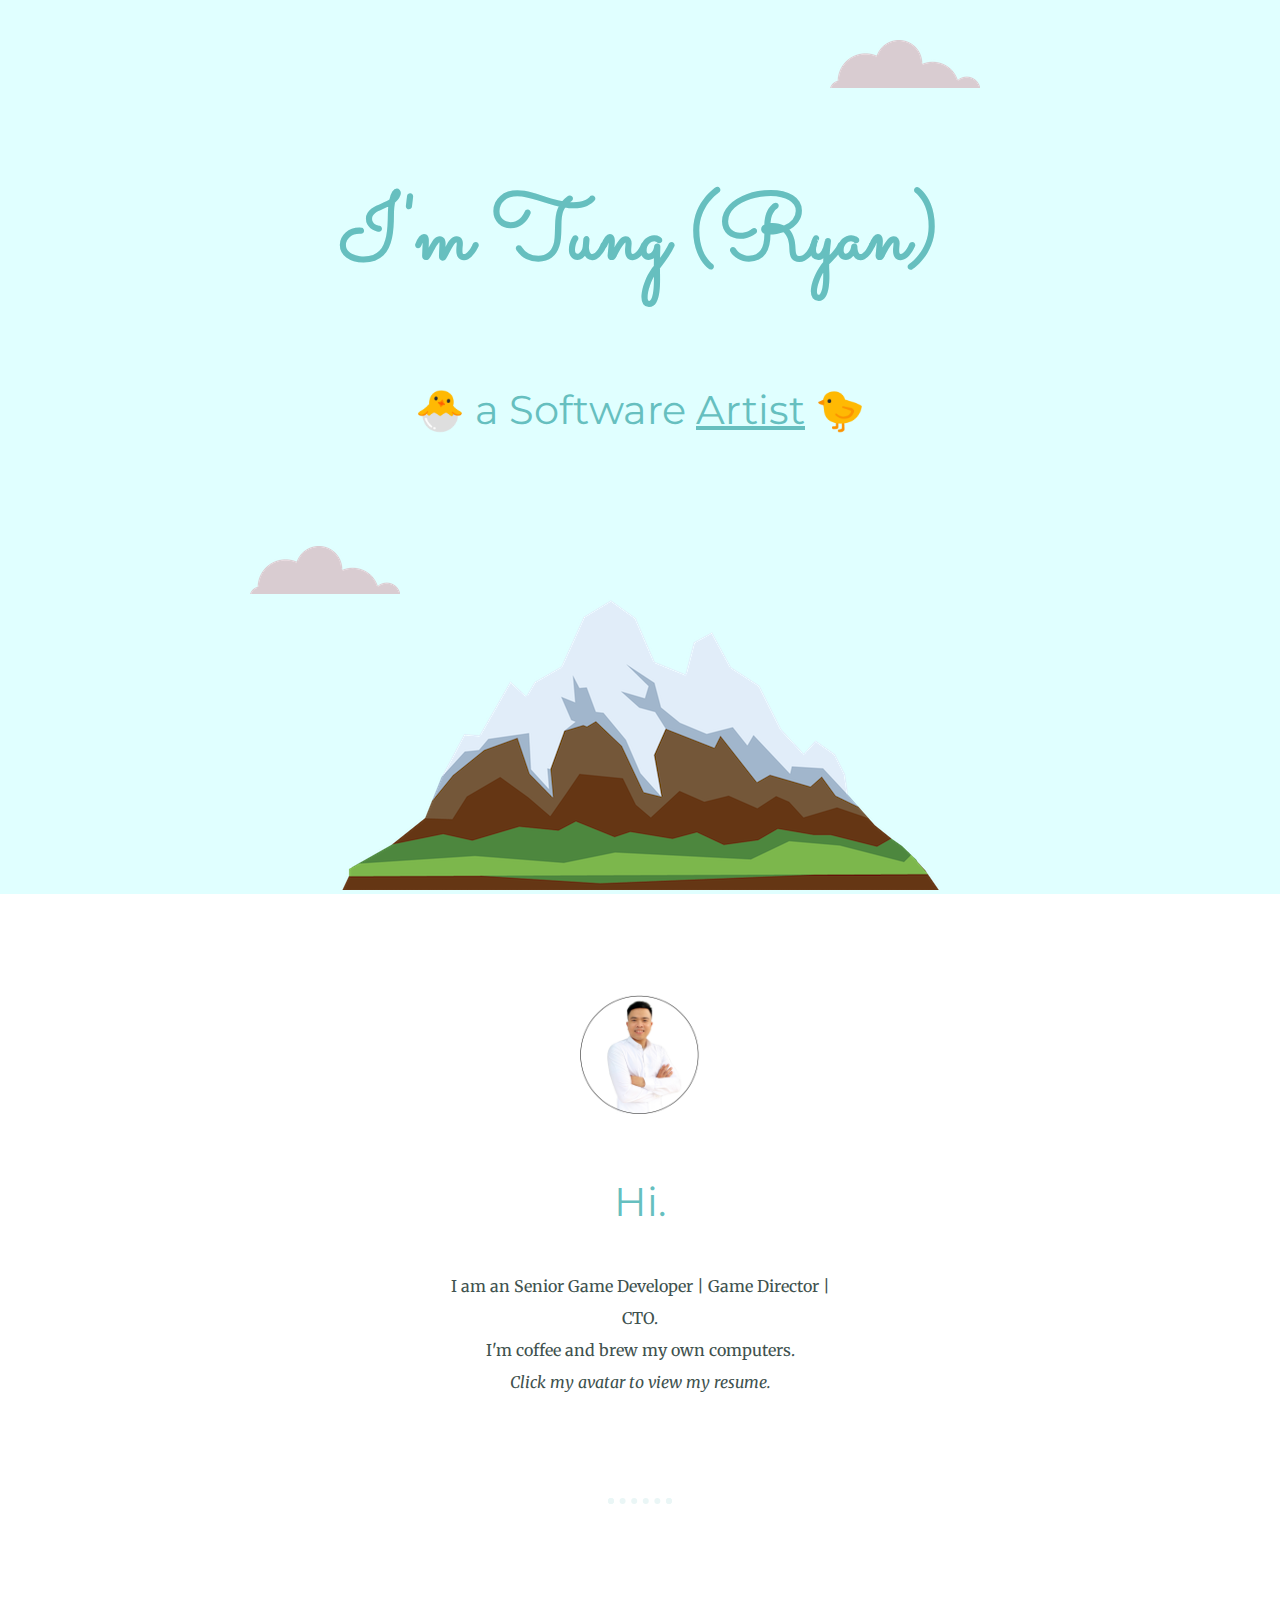
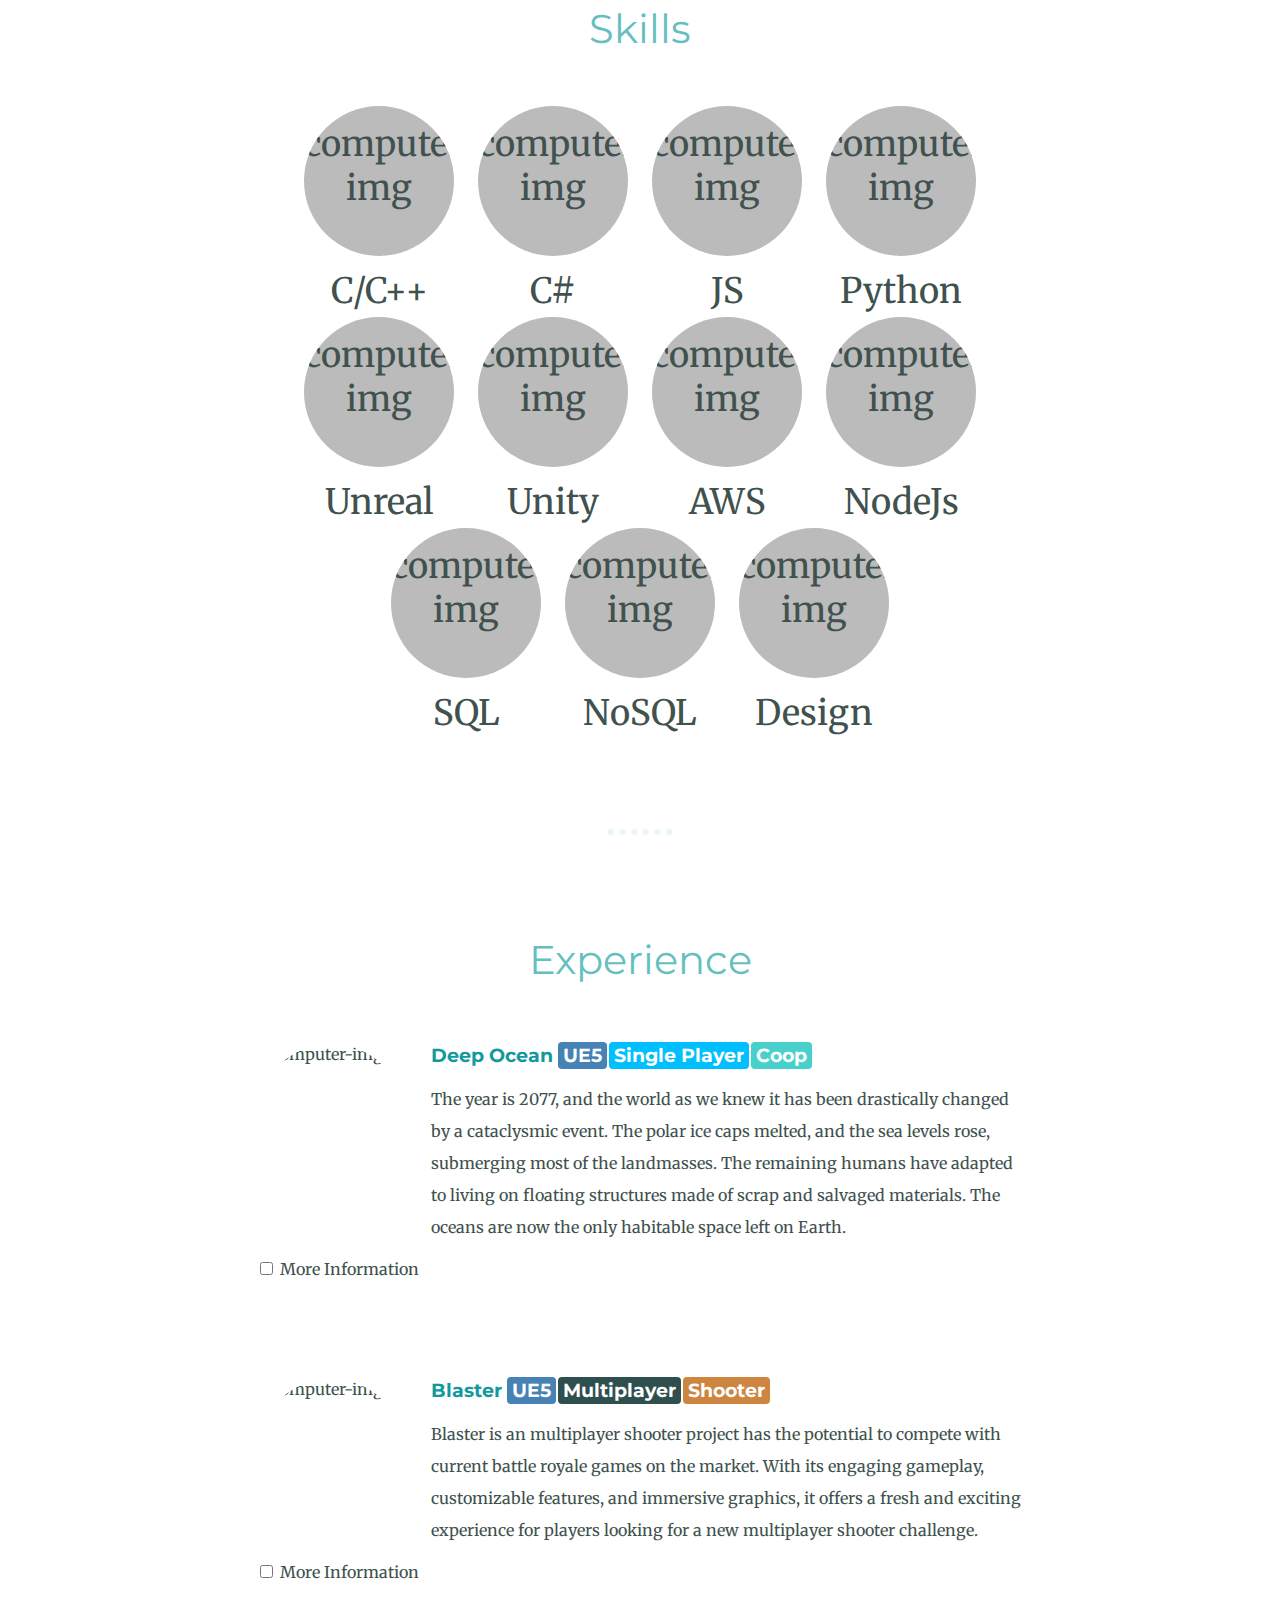
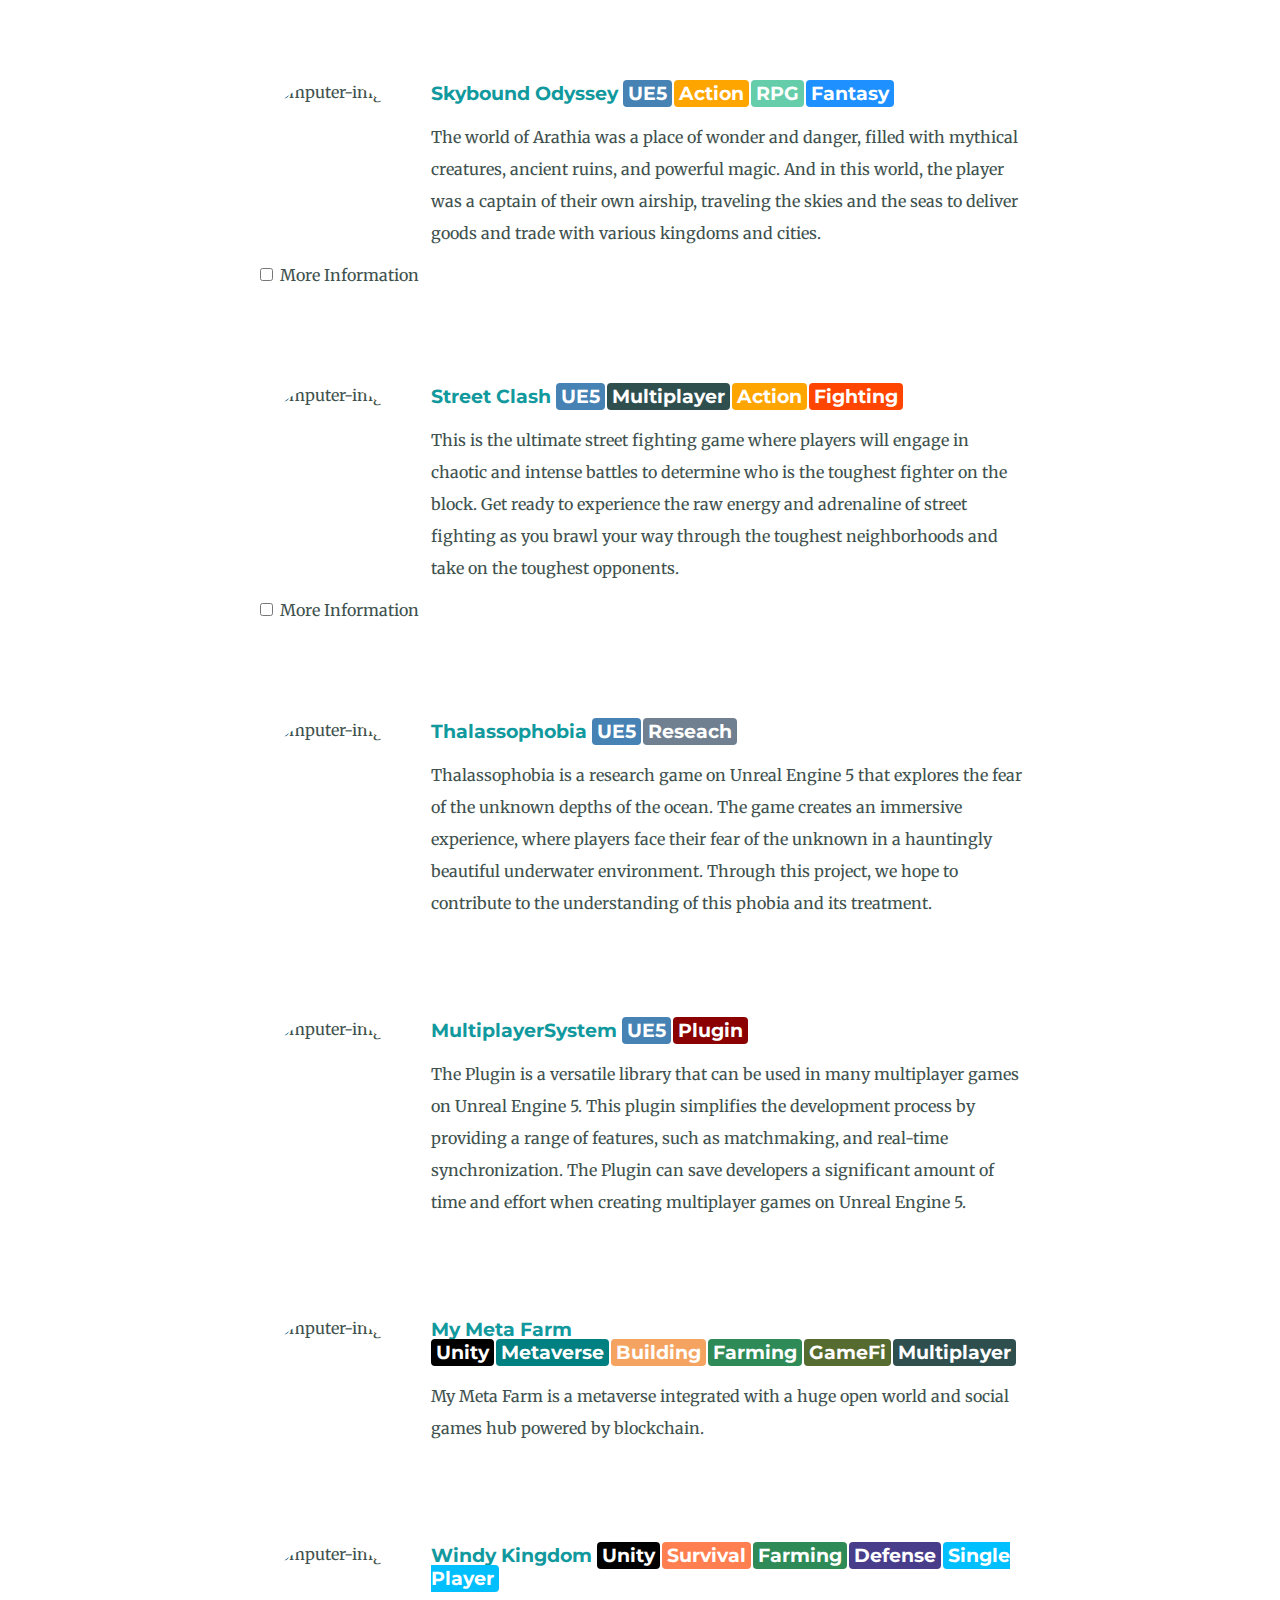
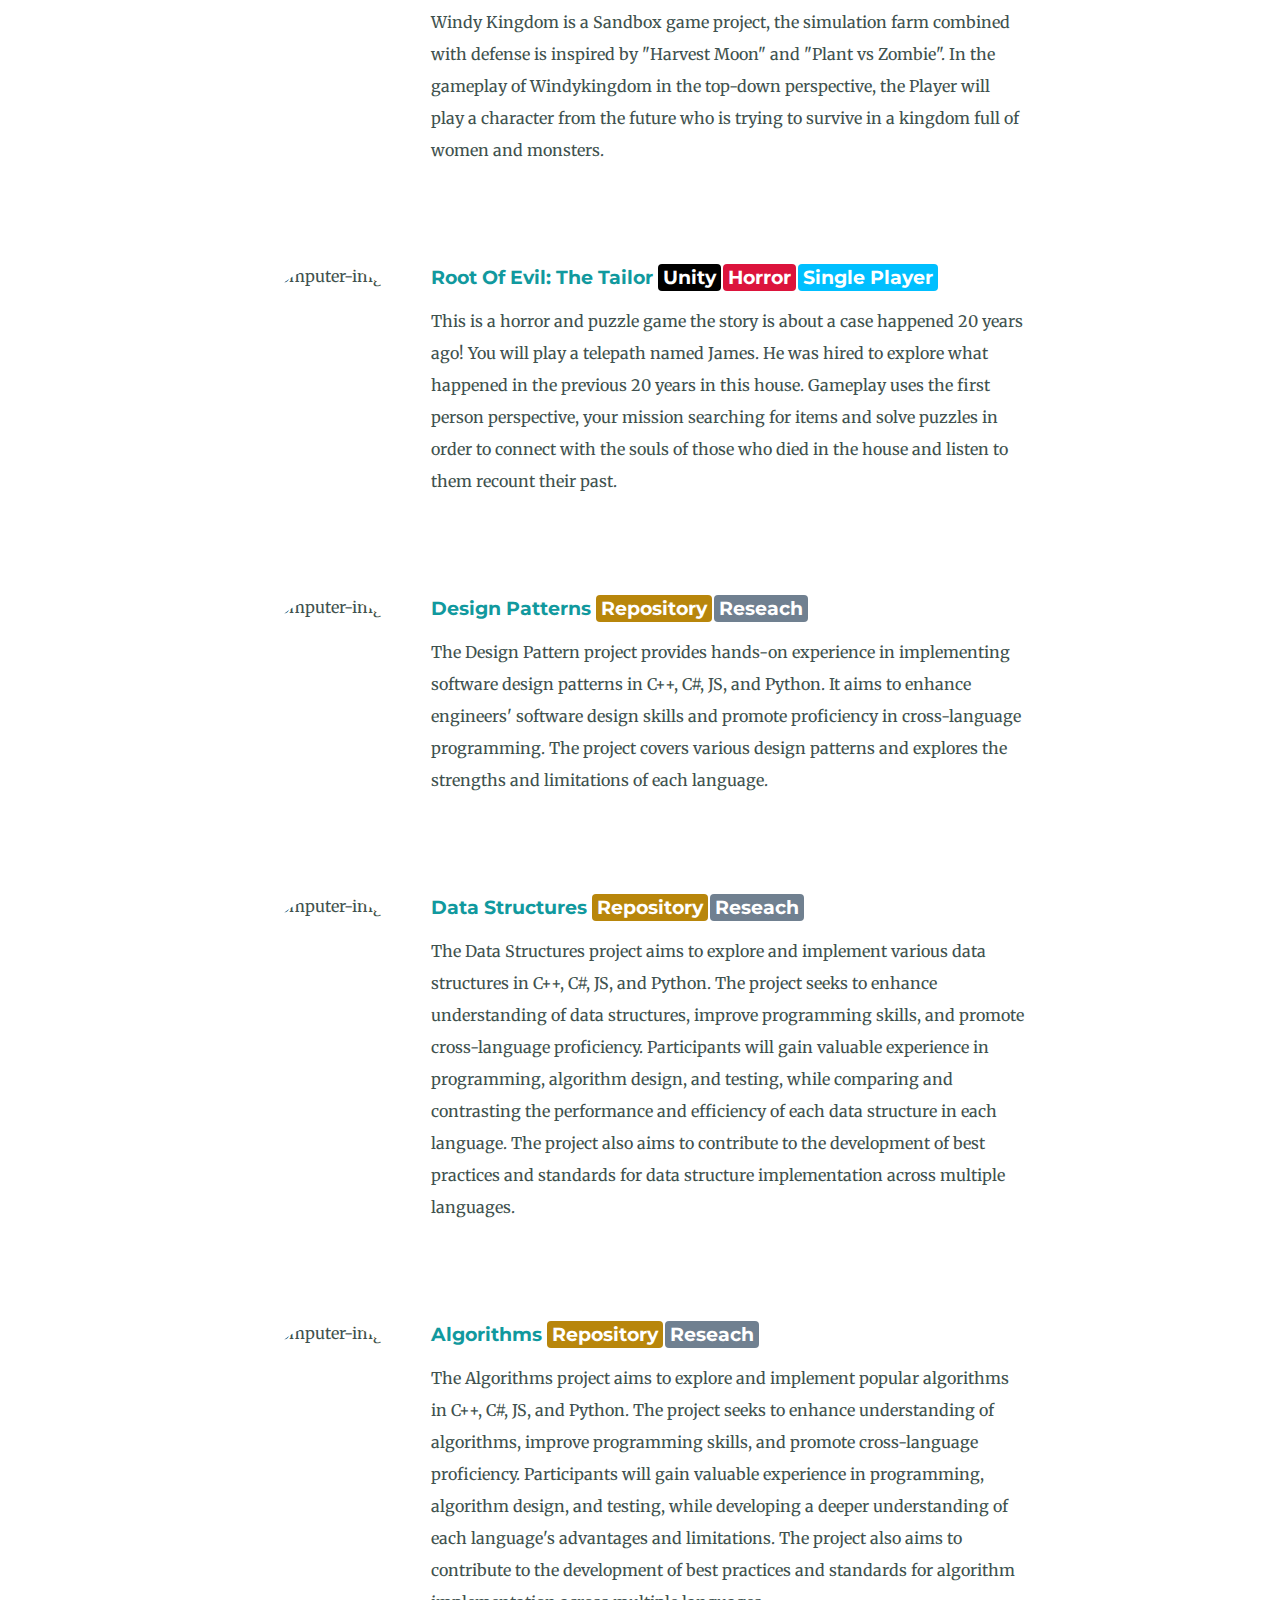
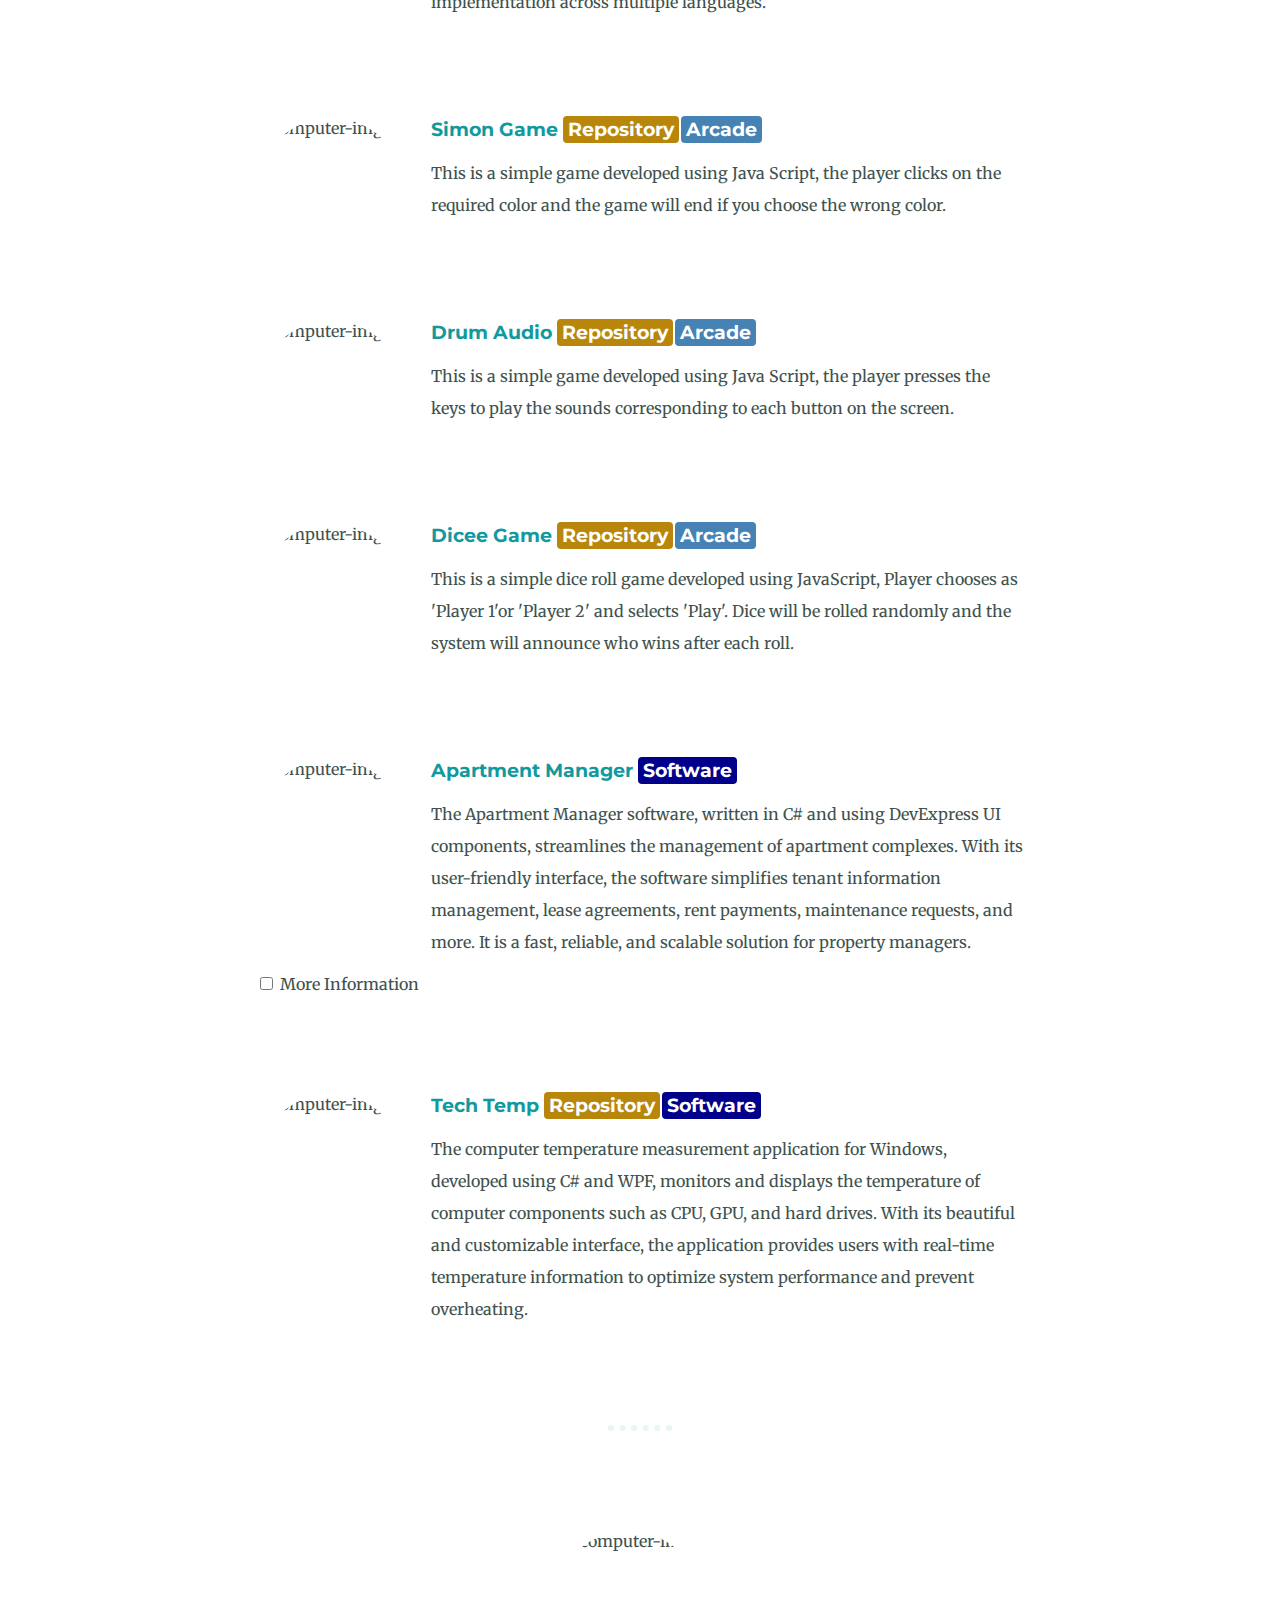
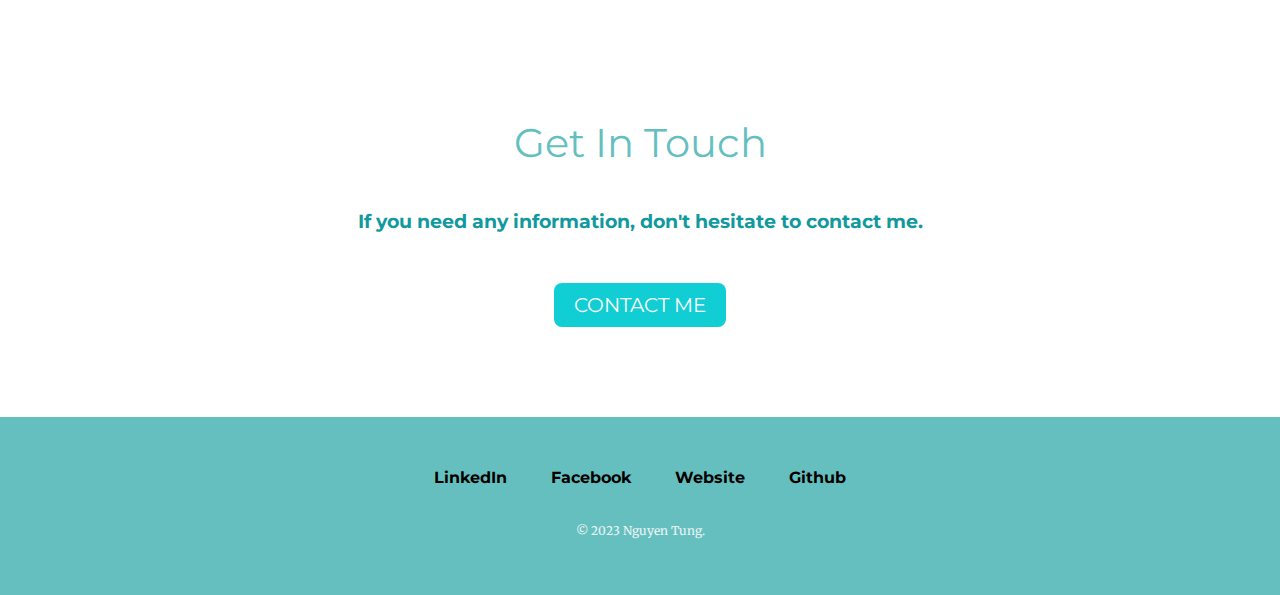
==== index.html @ 8e711fd3 "Update main title" ====
<!DOCTYPE html>
<html>

<head>
  <meta charset="utf-8">
  <title>Nguyen Tung Profiles</title>
  <link rel="stylesheet" href="css/styles.css">
  <link rel="icon" href="favicon.ico">
  <link rel="preconnect" href="https://fonts.gstatic.com">
  <link
    href="https://fonts.googleapis.com/css2?family=Merriweather:wght@300&family=Montserrat:wght@100&family=Sacramento&display=swap"
    rel="stylesheet">
  <script src="https://kit.fontawesome.com/7e8f13f3eb.js" crossorigin="anonymous"></script>
</head>

<body>
  <div class="top-container">
    <img class="top-cloud" src="images/cloud.png" alt="cloud-img">
    <h1>
      I'm Tung (Ryan)
    </h1>
    <h2 class="">
      <p> &#128035; a Software <span class="pro">Artist</span> &#128036;</p>
    </h2>
    <img class="bottom-cloud" src="images/cloud.png" alt="cloud-img">
    <img src="images/mountain.png" alt="cloud-img">
  </div>
  <div class="middle-container">
    <div class="profile">
      <div class="image-cropper ml-a mr-a">
        <a class="no-margin" href="https://drive.google.com/file/d/1IhXeADnc2QlgTSFKbyzohv3dKQCQjY3x/view?usp=sharing">
        <img class="image-size" src="images/tungwhite.jpg" alt="tung_img">
        </a>
      </div>
      <h2>Hi.</h2>
      <p class="intro">I am an Senior Game Developer | Game Director | CTO. </p>
      <p class="intro"> I'm coffee and brew my own computers.</p>
      <p class="intro"><i>Click my avatar to view my resume.</i></p>
    </div>
    <hr>
    <div class="skills">
      <h2>Skills</h2>
      <div style="text-align:center">
        <span class="dot">
          <img class="design-img image-cropper"
            src="https://media.giphy.com/media/W0DmreotWsLUO2IFEi/giphy-downsized-large.gif" alt="computer-img">
          <p>C/C++</p>
        </span>
        <span class="dot">
          <img class="design-img image-cropper"
            src="https://camo.githubusercontent.com/8a0fd75d44546539fbf2a608ae3f608055e0122c8f03b27439c7ab4ceca23629/68747470733a2f2f6d69722d73332d63646e2d63662e626568616e63652e6e65742f70726f6a6563745f6d6f64756c65732f6d61785f313230302f36323263613035323037313736312e353930333465373461626233362e676966"
            alt="computer-img">
          <p>C#</p>
        </span>
        <span class="dot">
          <img class="design-img image-cropper"
            src="https://camo.githubusercontent.com/53e4f5a2f33be977b2621cd61be829829a67158735ee3f76c6af015ebe9a0af6/68747470733a2f2f6d656469612e67697068792e636f6d2f6d656469612f6c6e377a32655772696951416c6c6656636e2f67697068792e676966"
            alt="computer-img">
          <p>JS</p>
        </span>
        <span class="dot">
          <img class="design-img image-cropper" src="https://media.giphy.com/media/KAq5w47R9rmTuvWOWa/giphy.gif"
            alt="computer-img">
          <p>Python</p>
        </span>
      </div>
      <div style="text-align:center">
        <span class="dot">
          <img class="design-img image-cropper"
            src="https://media.giphy.com/media/v1.Y2lkPTc5MGI3NjExOGYwMjM3ZDg2ZTA5YmM3ZDdlYWYwYTNkYTk1YTRkYWRiYTY5ODU1NCZlcD12MV9pbnRlcm5hbF9naWZzX2dpZklkJmN0PXM/KnJ6Yusfl8B4shN2f3/giphy.gif"
            alt="computer-img">
          <p>Unreal</p>
        </span>
        <span class="dot">
          <img class="design-img image-cropper" src="https://img.itch.zone/aW1nLzcyMTQyMzcuZ2lm/original/Rh3xf7.gif"
            alt="computer-img">
          <p>Unity</p>
        </span>
        <span class="dot">
          <img class="design-img image-cropper"
            src="https://media.licdn.com/dms/image/C4D12AQGPHPw1EQRu1Q/article-cover_image-shrink_600_2000/0/1645684142018?e=2147483647&v=beta&t=SllF47i-q6d9iufTZS9hMwkbbL5VM7cRdy6oJXUXCtM"
            alt="computer-img">
          <p>AWS</p>
        </span>
        <span class="dot">
          <img class="design-img image-cropper" src="https://codetru.com/images/all/NODEJS_CIRCLE.gif"
            alt="computer-img">
          <p>NodeJs</p>
        </span>
      </div>
      <div style="text-align:center">
        <span class="dot">
          <img class="design-img image-cropper" src="https://media.giphy.com/media/kPrlykW2TpVU4HWx2O/giphy.gif"
            alt="computer-img">
          <p>SQL</p>
        </span>
        <span class="dot">
          <img class="design-img image-cropper"
            src="https://cdn.dribbble.com/users/1299339/screenshots/9871427/media/68962dd236bf70aab268f598b43a8d93.gif"
            alt="computer-img">
          <p>NoSQL</p>
        </span>
        <span class="dot">
          <img class="design-img image-cropper"
            src="https://i.pinimg.com/originals/8b/85/62/8b8562f42f0402989b66dcd5f66c5121.gif"
            alt="computer-img">
          <p>Design</p>
        </span>
      </div>
    </div>
    <hr>
    <div class="skills">
      <h2>Experience</h2>
      <div class="skill-row" style="margin-top: 50px;">
        <img class="design-img image-cropper" src="https://media.tenor.com/ywEub9En81kAAAAM/deep-sea.gif"
          alt="computer-img">
        <h3>Deep Ocean <span class="tag blue">UE5</span><span class="tag blue-sky">Single Player</span><span
            class="tag tur">Coop</span></h3>
        <p class="d-flex"> The year is 2077, and the world as we knew it has been drastically changed by a cataclysmic
          event. The
          polar
          ice caps melted, and the sea levels rose, submerging most of the landmasses. The remaining humans have
          adapted
          to living on floating structures made of scrap and salvaged materials. The oceans are now the only habitable
          space left on Earth.
        </p>
        <input type="checkbox" id="expand-checkbox" class="expand-checkbox">
        <label for="expand-checkbox">More Information</label>
        <div class="expandable-content">
          <p>You are a survivor who's stranded on a small, makeshift raft in the middle of the ocean. With limited
            resources, you must find a way to stay alive and, hopefully, find a way to reach the rumored land masses
            that have been said to still exist.</br>
            As you navigate through the treacherous waters, you'll encounter other survivors, both friendly and
            hostile. You must be cautious and strategic with your interactions, as not everyone can be trusted. </br>
            As you navigate the vast oceans, you soon discover that you are not alone. Deep beneath the waves lurks a
            colossal sea monster, larger than anything you've ever seen before. You encounter not just one, but
            multiple giant sea monsters that roam the seas. They are said to have been awakened by the cataclysmic
            event that changed the world, and they now roam the seas, preying on anything in their path. </br>
            You'll need to scavenge for food and resources, as well as craft your own tools and shelter to protect
            yourself from the elements and predators. Along the way, you'll encounter various challenges such as
            dangerous storms, sea monsters, and rival factions. </br>
            Your ultimate goal is to reach one of the rumored land masses, where you hope to find a new home and start
            a new life. But the journey will be long and perilous, and the odds of survival are slim. </br>
            Can you brave the harsh conditions of the post-apocalyptic world and survive long enough to reach your
            destination? Only time will tell. </p>
        </div>
      </div>
      <div class="skill-row">
        <img class="design-img image-cropper"
          src="https://media.giphy.com/media/v1.Y2lkPTc5MGI3NjExODA2NWE0MmMyNWRkNjEwNDg0NWRiZDgyNzRiYzNjYTZiOGRmNDYxOSZlcD12MV9pbnRlcm5hbF9naWZzX2dpZklkJmN0PWc/lwgn747dH0T1zJurjv/giphy.gif"
          alt="computer-img">
        <h3>Blaster <span class="tag blue">UE5</span><span class="tag dsgrey">Multiplayer</span><span
            class="tag peru">Shooter</span></h3>
        <p class="d-flex">Blaster is an multiplayer shooter project has the potential to compete with current battle
          royale games on
          the market. With its engaging gameplay, customizable features, and immersive graphics, it offers a fresh and
          exciting experience for players looking for a new multiplayer shooter challenge.</p>
        <input type="checkbox" id="expand-checkbox" class="expand-checkbox">
        <label for="expand-checkbox">More Information</label>
        <div class="expandable-content">
          <p>The Blaster project is still developing on Unreal Engine 5 and comes with these features:</br>
            - Connecting players across the internet with matchmaking sessions</br>
            - Optimize network code by minimizing bandwidth and maximizing performance</br>
            - Multiple weapons including pistols, SMGs, assault rifles, shotguns, sniper rifles, rocket launcher,
            grenade launchers, and throwing grenades</br>
            - Crouching, aiming, jumping, strafing, reloading, and throwing, all in multiplayer</br>
            - Subsystem to manage online sessions</br>
            - Display announcements including: Who eliminated who, who won the game, winning teams, countdown
            timers</br>
            - Plugin to convert any Unreal Engine project to multiplayer</br>
            - Replication techniques for fast-paced, competitive shooter games</br>
            - Lag compensation techniques for multiplayer including client-side prediction and server-side rewind</br>
            - Pickups including shields, health, speed buffs, jump buffs, and ammo pickups</br>
            - HUD with health and shield bars, ammo count, score and defeats, and game timers</br>
            - Custom Match States: Fly around in the warmup stage, display winners in the cooldown stage</br>
          </p>
        </div>
      </div>
      <div class="skill-row">
        <img class="design-img image-cropper"
          src="https://media.giphy.com/media/v1.Y2lkPTc5MGI3NjExMDZlZTg4MWY0NzcwYjRlYTAxYjliZDBlYTkzMjlkMTAyZDY4OWRjMiZlcD12MV9pbnRlcm5hbF9naWZzX2dpZklkJmN0PWc/PPxJx0298JtROMy7Gh/giphy-downsized-large.gif"
          alt="computer-img">
        <h3>Skybound Odyssey <span class="tag blue">UE5</span><span class="tag orange">Action</span><span
            class="tag maquam">RPG</span><span class="tag dogblue">Fantasy</span></h3>
        <p class="d-flex">The world of Arathia was a place of wonder and danger, filled with mythical creatures, ancient
          ruins, and
          powerful magic. And in this world, the player was a captain of their own airship, traveling the skies and the
          seas to deliver goods and trade with various kingdoms and cities.</p>
        <input type="checkbox" id="expand-checkbox" class="expand-checkbox">
        <label for="expand-checkbox">More Information</label>
        <div class="expandable-content">
          <p>
            In the world of Arathia, airships, and artificial cities floated high above the skies. The player was the
            captain of his airship, traveling the world and delivering goods to various kingdoms and cities across the
            land.</br></br>

            The artificial cities required special fuel to maintain their high altitude and avoid the sea monsters that
            lurked below. The player's main task was to deliver fuel packages to these cities. However, the player had
            to be careful in arranging the packages on their airship to prevent it from becoming unbalanced and
            crashing.</br></br>

            As they traveled from city to city, the player encountered all sorts of challenges and obstacles. They faced
            rival airship captains who would stop at nothing to steal their goods, treacherous storms that threatened to
            toss their airship about, and dangerous sea monsters lurking in the depths below.</br></br>

            But the player was always up to the challenge, utilizing their skill and experience to overcome every
            obstacle in their path. They even tended to a small farm on their airship, growing crops and raising
            livestock to sustain themselves on their long voyages.</br></br>

            However, one day, while traveling through a particularly treacherous storm, the player encountered a giant
            sea monster. In the lightning during the big storm, the player's airship was destroyed by the monster, and
            the player plummeted to the sea.</br></br>

            Fortunately, the player survived the fall into the water. Now, they must find a way to rebuild the airship,
            retrieve lost items, and continue their journey to deliver goods to their customers in time.</br></br>

            After rebuilding the airship they leave the island and continue their journey. As they journeyed, the player
            also encountered great cities that floated on the sea, home to seafaring adventurers and traders.</br></br>

            The player also encountered different types of sea monsters, each posing unique challenges that required new
            strategies and tactics to defeat. Additionally, rival captains with their own stories and motivations were
            encountered, and the player's interactions with them could result in alliances or enmity. The player also
            encountered all sorts of dangers, from ferocious beasts to rival kingdoms who would stop at nothing to steal
            their goods.</br></br>

            The artificial cities also had their own cultures and customs that provided a rich background for the player
            to immerse themselves in. The player interacted with the inhabitants and learned more about their way of
            life.</br></br>

            The small farm on the airship became an essential aspect of the game, and the player needed to manage it
            carefully to ensure a steady supply of food and resources. The player could upgrade the farm to improve its
            efficiency and production.</br></br>

            As the player continued their adventures, battling monsters, and rival captains, and tending to their farm,
            they learned of a great threat to the world. The giant sea monsters were wreaking havoc on the seas,
            destroying ships, and causing chaos wherever they went.</br></br>

            The small farm on the airship could have a more significant role in the game, with the player needing to
            manage it carefully to ensure a steady supply of food and resources. The player could also upgrade the farm
            to improve its efficiency and production.</br></br>

            The player vowed to continue adventuring with his trusty airship, ready to face any challenge that came
            their way. They emerged as a legend among airship and sea captains, respected and admired for their skill,
            bravery, and determination.</br></br>

            The player continued their adventures, delivering goods to both air and sea cities, battling monsters and
            rival captains, and tending to their farm all along the way. And as they journeyed, they knew that there
            would always be new dangers lurking in the skies and the seas, but they were ready to face them all, with
            their trusty airship and their unwavering spirit of adventure.</br></br>
          </p>
        </div>
      </div>
      <div class="skill-row">
        <img class="design-img image-cropper"
          src="https://media.giphy.com/media/v1.Y2lkPTc5MGI3NjExYTJmMmJjODgzZDdhMDczMTU4YTJjNGM1ZTQ1NDUzOWNiOTRkNjA5NSZlcD12MV9pbnRlcm5hbF9naWZzX2dpZklkJmN0PWc/uJ3qNp1VWJ8pxaVQqO/giphy-downsized-large.gif"
          alt="computer-img">
        <h3>Street Clash <span class="tag blue">UE5</span><span class="tag dsgrey">Multiplayer</span><span class="tag orange">Action</span><span class="tag ored">Fighting</span></h3>
        <p class="d-flex">This is the ultimate street fighting game where players will engage in chaotic and intense
          battles to determine who is the toughest fighter on the block. Get ready to experience the raw energy and
          adrenaline of street fighting as you brawl your way through the toughest neighborhoods and take on the
          toughest opponents.</p>
        <input type="checkbox" id="expand-checkbox" class="expand-checkbox">
        <label for="expand-checkbox">More Information</label>
        <div class="expandable-content">
          <p>
            With a diverse cast of characters, each with their unique street fighting style and signature moves, Chaos
            Street delivers a visceral and immersive experience that captures the excitement and danger of street
            fighting. From back-alley brawls to underground fighting tournaments, Chaos Street offers a variety of
            gameplay modes and environments that will put your skills to the test.
            Choose your fighter and prepare to face off against a wide range of opponents, from street thugs to skilled
            martial artists, each with their unique strengths and weaknesses. Use your fighting skills to dodge attacks,
            execute devastating combos, and unleash your signature moves to knock your opponents to the ground.</p>
        </div>
      </div>
      <div class="skill-row">
        <img class="design-img image-cropper"
          src="https://media.giphy.com/media/v1.Y2lkPTc5MGI3NjExNWY5YWFiZTJmZmE4NTFlZjRiZjEwYjM0OTM1ZGIwY2RjODQwMDNhMCZlcD12MV9pbnRlcm5hbF9naWZzX2dpZklkJmN0PWc/Dt21OoeF2BJ6bgMxPZ/giphy-downsized-large.gif"
          alt="computer-img">
        <h3>Thalassophobia <span class="tag blue">UE5</span><span class="tag stgrey">Reseach</span></h3>
        <p class="d-flex">Thalassophobia is a research game on Unreal Engine 5 that explores the fear of the unknown
          depths of the
          ocean. The game creates an immersive experience, where players face their fear of the unknown in a hauntingly
          beautiful underwater environment. Through this project, we hope to contribute to the understanding of this
          phobia and its treatment.</p>
      </div>
      <div class="skill-row">
        <img class="design-img image-cropper"
          src="https://cdn.dribbble.com/users/3191392/screenshots/6172007/dribbble_3.gif" alt="computer-img">
        <h3>MultiplayerSystem <span class="tag blue">UE5</span><span class="tag dred">Plugin</span></h3>
        <p class="d-flex">The Plugin is a versatile library that can be used in many multiplayer games on Unreal Engine
          5.
          This plugin simplifies the development process by providing a range of features, such as matchmaking, and
          real-time synchronization. The Plugin can save developers a significant amount of time and effort when
          creating multiplayer games on Unreal Engine 5.</p>
      </div>
      <div class="skill-row">
        <img class="design-img image-cropper" src="https://www.mymetafarm.com/static/media/metaverse-2.09ce5311.gif"
          alt="computer-img">
        <h3>My Meta Farm <span class="tag black">Unity</span><span class="tag teal">Metaverse</span><span
            class="tag sandybrown">Building</span><span class="tag seagreen">Farming</span><span
            class="tag dog">GameFi</span><span class="tag dsgrey">Multiplayer</span></h3>
        <p class="d-flex">My Meta Farm is a metaverse integrated with a huge open world and social games hub powered by
          blockchain.</p>
      </div>
      <div class="skill-row">
        <img class="design-img image-cropper"
          src="https://media.giphy.com/media/v1.Y2lkPTc5MGI3NjExYTdhMWQ4MzVkZTZkY2Q0ZDY4YWNiYmFkY2I3NGRjZjU4ZTc1NWU5OCZlcD12MV9pbnRlcm5hbF9naWZzX2dpZklkJmN0PWc/6K9RfZtA4exhnxVSgn/giphy-downsized-large.gif"
          alt="computer-img">
        <h3>Windy Kingdom <span class="tag black">Unity</span><span class="tag coral">Survival</span><span
            class="tag seagreen">Farming</span><span class="tag dsblue">Defense</span><span class="tag blue-sky">Single
            Player</span></h3>
        <p class="d-flex">Windy Kingdom is a Sandbox game project, the simulation farm combined with defense is inspired
          by "Harvest
          Moon" and "Plant vs Zombie". In the gameplay of Windykingdom in the top-down perspective, the Player will play
          a character from the future who is trying to survive in a kingdom full of women and monsters.</p>
      </div>
      <div class="skill-row">
        <img class="design-img image-cropper"
          src="https://media.giphy.com/media/v1.Y2lkPTc5MGI3NjExMDY4Y2QzMTkwMDJjMmU4MWQ2YWFjZjI2ZTQ5YjMyMDQ1OTRiZDA1YiZlcD12MV9pbnRlcm5hbF9naWZzX2dpZklkJmN0PWc/ROAeL6V9GxHv6kN9kS/giphy.gif"
          alt="computer-img">
        <h3>Root Of Evil: The Tailor <span class="tag black">Unity</span><span class="tag crimson">Horror</span><span
            class="tag blue-sky">Single Player</span></h3>
        <p class="d-flex">This is a horror and puzzle game the story is about a case happened 20 years ago! You will
          play a telepath
          named James.
          He was hired to explore what happened in the previous 20 years in this house. Gameplay uses the first person
          perspective, your mission searching for items and
          solve puzzles in order to connect with the souls of those who died in the house and listen to them recount
          their past.</p>
      </div>
      <div class="skill-row">
        <img class="design-img image-cropper" src="https://i.giphy.com/media/jg0EV57otEuLXRWrmK/giphy.gif"
          alt="computer-img">
        <h3><a class="no-margin" href="https://github.com/nguyentungg/DesignPatterns">Design Patterns <span
              class="tag dgr">Repository</span></a><span class="tag stgrey">Reseach</span></h3>
        <p class="d-flex">The Design Pattern project provides hands-on experience in implementing software design
          patterns in C++, C#, JS, and Python. It aims to enhance engineers' software design skills and promote
          proficiency in cross-language programming. The project covers various design patterns and explores the
          strengths and limitations of each language.</p>
      </div>
      <div class="skill-row">
        <img class="design-img image-cropper"
          src="https://blog.penjee.com/wp-content/uploads/2015/11/binary-search-tree-sorted-array-animation.gif"
          alt="computer-img">
        <h3><a class="no-margin" href="https://github.com/nguyentungg/DataStructures">Data Structures <span
              class="tag dgr">Repository</span></a><span class="tag stgrey">Reseach</span></h3>
        <p class="d-flex">The Data Structures project aims to explore and implement various data structures in C++, C#,
          JS, and Python.
          The project seeks to enhance understanding of data structures, improve programming skills, and promote
          cross-language proficiency. Participants will gain valuable experience in programming, algorithm design, and
          testing, while comparing and contrasting the performance and efficiency of each data structure in each
          language. The project also aims to contribute to the development of best practices and standards for data
          structure implementation across multiple languages.</p>
      </div>
      <div class="skill-row">
        <img class="design-img image-cropper" src="https://media.giphy.com/media/ezjd4NlY4w3io/giphy.gif"
          alt="computer-img">
        <h3><a class="no-margin" href="https://github.com/nguyentungg/Algorithms">Algorithms <span
              class="tag dgr">Repository</span></a><span class="tag stgrey">Reseach</span></h3>
        <p class="d-flex">The Algorithms project aims to explore and implement popular algorithms in C++, C#, JS, and
          Python. The
          project seeks to enhance understanding of algorithms, improve programming skills, and promote cross-language
          proficiency. Participants will gain valuable experience in programming, algorithm design, and testing, while
          developing a deeper understanding of each language's advantages and limitations. The project also aims to
          contribute to the development of best practices and standards for algorithm implementation across multiple
          languages.</p>
      </div>
      <div class="skill-row">
        <img class="design-img image-cropper"
          src="https://media.giphy.com/media/v1.Y2lkPTc5MGI3NjExNTJmODg5MjVjZDViYmFhYzg1ZjE2ZGIxN2VlMWMyN2QyZGQ0NmRmOSZlcD12MV9pbnRlcm5hbF9naWZzX2dpZklkJmN0PWc/nB2wQRvIWsyiCryTYL/giphy.gif"
          alt="computer-img">
        <h3><a href="https://github.com/nguyentungg/simon-game" class="no-margin">Simon Game <span
              class="tag dgr">Repository</span></a><span class="tag steelblue">Arcade</span></h3>
        <p class="d-flex">This is a simple game developed using Java Script, the player clicks on the required color and
          the game will
          end if you choose the wrong color.</p>
      </div>
      <div class="skill-row">
        <img class="design-img image-cropper"
          src="https://media.giphy.com/media/v1.Y2lkPTc5MGI3NjExOGIxNDE3NjI1MzMzNmFjNzYwMDRmZjZlYThlOTE5OTIwZmI2NTY4YiZlcD12MV9pbnRlcm5hbF9naWZzX2dpZklkJmN0PWc/h8Hh2XCCqjVMX7Lh3N/giphy.gif"
          alt="computer-img">
        <h3><a href="https://github.com/nguyentungg/drum-audio" class="no-margin">Drum Audio <span
              class="tag dgr">Repository</span></a><span class="tag steelblue">Arcade</span></h3>
        <p class="d-flex">This is a simple game developed using Java Script, the player presses the keys to play the
          sounds
          corresponding to each button on the screen.</p>
      </div>
      <div class="skill-row">
        <img class="design-img image-cropper"
          src="https://media.giphy.com/media/v1.Y2lkPTc5MGI3NjExOWRjMWJhYzU2ZDM0YTc0MWZmYjQ4N2VkOTM1M2VlNWM5OTFlZDRhMCZlcD12MV9pbnRlcm5hbF9naWZzX2dpZklkJmN0PWc/iP5ve8UIhjfEVXk7ix/giphy.gif"
          alt="computer-img">
        <h3><a href="https://github.com/nguyentungg/dicee-game" class="no-margin">Dicee Game <span
              class="tag dgr">Repository</span></a><span class="tag steelblue">Arcade</span></h3>
        <p class="d-flex">This is a simple dice roll game developed using JavaScript, Player chooses as 'Player 1'or
          'Player 2' and
          selects 'Play'. Dice will be rolled randomly and the system will announce who wins after each roll.</p>
      </div>
      <div class="skill-row">
        <img class="design-img image-cropper"
          src="https://media.giphy.com/media/v1.Y2lkPTc5MGI3NjExOTQ5NWI2Y2ZjZjM0ZjdkZjYwYWNlYWZjYjhhOTY2ZTUyZmJlOWNjMyZlcD12MV9pbnRlcm5hbF9naWZzX2dpZklkJmN0PWc/1053wOTELVkmZ6SD9b/giphy.gif"
          alt="computer-img">
        <h3>Apartment Manager <span class="tag dblue">Software</span></h3>
        <p class="d-flex">The Apartment Manager software, written in C# and using DevExpress UI components, streamlines
          the management
          of apartment complexes. With its user-friendly interface, the software simplifies tenant information
          management, lease agreements, rent payments, maintenance requests, and more. It is a fast, reliable, and
          scalable solution for property managers.
        </p>
        <input type="checkbox" id="expand-checkbox" class="expand-checkbox">
        <label for="expand-checkbox">More Information</label>
        <div class="expandable-content">
          <p>
            Features include: </br>
            - Manage personal information</br>
            - Management of sales, installment and rental contracts</br>
            - Management of electricity and water</br>
            - Manage invoices: print, issue invoices</br>
            - Manage security attendance.</br>
            - And so many other features.
          </p>
        </div>
      </div>
      <div class="skill-row">
        <img class="design-img image-cropper"
          src="https://media.giphy.com/media/v1.Y2lkPTc5MGI3NjExYmVhZTNkN2E4OWRhNzJjZmFjM2QxMzA4ZjM3YjEyODlmZjkwZmJkYyZlcD12MV9pbnRlcm5hbF9naWZzX2dpZklkJmN0PWc/I1qC8TFITGGVeU4jZR/giphy.gif"
          alt="computer-img">
        <h3><a href="https://github.com/nguyentungg/techtemp" class="no-margin">Tech Temp <span
              class="tag dgr">Repository</span></a><span class="tag dblue">Software</span></h3>
        <p class="d-flex">The computer temperature measurement application for Windows, developed using C# and WPF,
          monitors and
          displays the temperature of computer components such as CPU, GPU, and hard drives. With its beautiful and
          customizable interface, the application provides users with real-time temperature information to optimize
          system performance and prevent overheating.</p>
      </div>
    </div>
    <hr>
    <div class="contact-me">
      <div style="display: inline-block;">
        <img class="design-img image-cropper" style="display: block;"
          src="https://media.giphy.com/media/v1.Y2lkPTc5MGI3NjExOWM3NzkxNDRmYjNlMDA2MjAzOTE4OGM2MDUyMGEzMzBiNzRmMWQ5MyZlcD12MV9pbnRlcm5hbF9naWZzX2dpZklkJmN0PWc/l3q2zbskZp2j8wniE/giphy-downsized-large.gif"
          alt="computer-img">
      </div>
      <h2>Get In Touch</h2>
      <h3>If you need any information, don't hesitate to contact me.</h3>
      <p class="contact-message"></p>
      <a class="btn" href="mailto:thanhtung4693@gmail.com">CONTACT ME</a>
    </div>
  </div>

  <div class="bottom-container">
    <a class="footer-link" href="https://www.linkedin.com/in/nguyentungg/">LinkedIn</a>
    <a class="footer-link" href="https://www.facebook.com/nguyentungg8/">Facebook</a>
    <a class="footer-link" href="https://nguyentungg.github.io/cv/">Website</a>
    <a class="footer-link" href="https://github.com/nguyentungg">Github</a>
    <p class="copyright">© 2023 Nguyen Tung.</p>
  </div>

</body>

</html>
---- css/styles.css ----
body{
  color: #40514E;
  margin: 0;
  text-align: center;
  font-family: 'Merriweather', serif;
}

h1{
  font-size: 5.625rem;
  margin: 50px auto 0 auto;
  line-height: 2;
  font-family: 'Sacramento', cursive;
  color: #66BFBF;
}
h2{
  font-size: 2.5rem;
  font-weight: normal;
  font-family: 'Montserrat', sans-serif;
  color: #66BFBF;
  padding-bottom: 10px;
}
h3{
  margin: 0;
  font-family: 'Montserrat', sans-serif;
  color: #11999E;
}
a{
  color: #11999E;
  font-family: 'Montserrat', sans-serif;
  margin: 10px 20px;
  text-decoration: none;
}

a:hover{
  color: rgb(163, 162, 162);
}

p{
  line-height: 2;
}
hr{
  border: dotted #EAF6F6 6px;
  border-bottom: none;
  width: 4%;
  margin: 100px auto;
}
.top-container{
  background-color: #E0FFFF;
  position: relative;
  padding-top: 100px;
}
.middle-container{
  margin: 100px 0;
}
.bottom-container{
  background-color: #66BFBF;
  padding: 50px 0 20px;
}
.skill-row{
  width: 60%;
  margin: 100px auto;
  text-align: left;
}
.pro{
  text-decoration: underline;
}
.intro{
  width: 30%;
  margin: auto;
}
.contact-message{
  width: 40%;
  margin: 40px auto 60px;
}
.copyright{
  color: #EAF6F6;
  font-size: 0.75rem;
  padding: 20px 0;
}

.top-cloud{
  position: absolute;
  right: 300px;
  top: 40px;
}
.bottom-cloud{
  position: absolute;
  left:250px;
  bottom: 300px;
}
.design-img{
  width: 17%;
  float: left;
  margin-right: 25px;
}
.challenge-img{
  width: 17%;
  float: right;
  margin-left: 25px;
}

.image-cropper {
  width: 150px;
  height: 150px;
  position: relative;
  overflow: hidden;
  border-radius: 50%;
}

.image-size{
    width: 150px;
    height: auto;
}

.dot {
  height: 150px;
  width: 150px;
  background-color: #bbb;
  border-radius: 50%;
  display: inline-block;

  justify-content: center;
  margin:10px;
  font-size: 35px;
}
.dot:hover{
  background-color: yellow;
  color: gray;
}

/*------------------------TAG-------------------------*/
.tag{
  background-color: #11cdd4;
  border-radius: 4px;
  margin-right: 2px;
  padding: 2px 5px 2px 5px;
}
.red{
  background-color: #F08080;
  color: white;
}
.blue{
  background-color: #4682B4;
  color: white;
}
.blue-sky{
  background-color: #00BFFF;
  color: white;
}
.tur{
  background-color: #48D1CC;
  color: white;
}
.dog{
  background-color: #556B2F;
  color: white;
}
.black{
  background-color: black;
  color: white;
}
.grey{
  background-color: #D3D3D3;
  color: white;
}
.salmon{
  background-color: #FFA07A;
  color: white;
}
.maquam{
  background-color: #66CDAA;
  color: white;
}
.orange{
  background-color: #FFA500;
  color: white;
}
.oliveD{
  background-color: #6B8E23;
  color: white;
}
.peru{
  background-color: #CD853F;
  color: white;
}
.stgrey{
  background-color: #708090;
  color: white;
}
.teal{
  background-color: #008080;
  color: white;
}
.seagreen{
  background-color: #2E8B57;
  color: white;
}
.sandybrown{
  background-color: #F4A460;
  color: white;
}
.dCyan{
  background-color: #008B8B;
  color: white;
}
.blood{
  background-color: red;
  color: white;
}
.coral{
  background-color: #FF7F50;
  color: white;
}
.dgr{
  background-color: #B8860B;
  color: white;
}
.dogblue{
  background-color: #1E90FF;
  color: white;
}
.dsgrey{
  background-color: #2F4F4F;
  color: white;
}
.fbrick{
  background-color: #B22222;
  color: white;
}
.crimson{
  background-color: #DC143C;
  color: white;
}
.dred{
  background-color: #8B0000;
  color: white;
}
.dsblue{
  background-color: #483D8B;
  color: white;
}
.steelblue{
  background-color: #4682B4;
  color: white;
}
.dblue{
  background-color: #00008B;
  color: white;
}
.ored{
  background-color: #FF4500;
  color: white;
}
/*----------------------------------------------------*/
.footer-link{
  color: black;
  font-weight: bold;
}
.no-margin{
  margin: 0px;
}
.d-flex{
  display: flex;
}


.expandable-content {
  max-height: 0;
  overflow: hidden;
  transition: max-height 0.2s ease-out;
} 

.expand-checkbox:checked ~ .expandable-content {
  max-height: 2000px;
  transition: max-height 0.4s ease-in;
} 

.btn {
  background: #11cdd4;
  background-image: -webkit-linear-gradient(top, #11cdd4, #11999i);
  background-image: -moz-linear-gradient(top, #11cdd4, #11999i);
  background-image: -ms-linear-gradient(top, #11cdd4, #11999i);
  background-image: -o-linear-gradient(top, #11cdd4, #11999i);
  background-image: linear-gradient(to bottom, #11cdd4, #11999i);
  -webkit-border-radius: 8;
  -moz-border-radius: 8;
  border-radius: 8px;
  font-family: 'Montserrat', sans-serif;
  color: #ffffff;
  font-size: 20px;
  padding: 10px 20px 10px 20px;
  text-decoration: none;
}

.btn:hover {
  background: #30e3cb;
  background-image: -webkit-linear-gradient(top, #30e3cb, #2bc4ad);
  background-image: -moz-linear-gradient(top, #30e3cb, #2bc4ad);
  background-image: -ms-linear-gradient(top, #30e3cb, #2bc4ad);
  background-image: -o-linear-gradient(top, #30e3cb, #2bc4ad);
  background-image: linear-gradient(to bottom, #30e3cb, #2bc4ad);
  text-decoration: none;
}
/* ============== COMMON ============== */
.ml-a{ margin-left: auto;}
.mr-a{ margin-right: auto;}
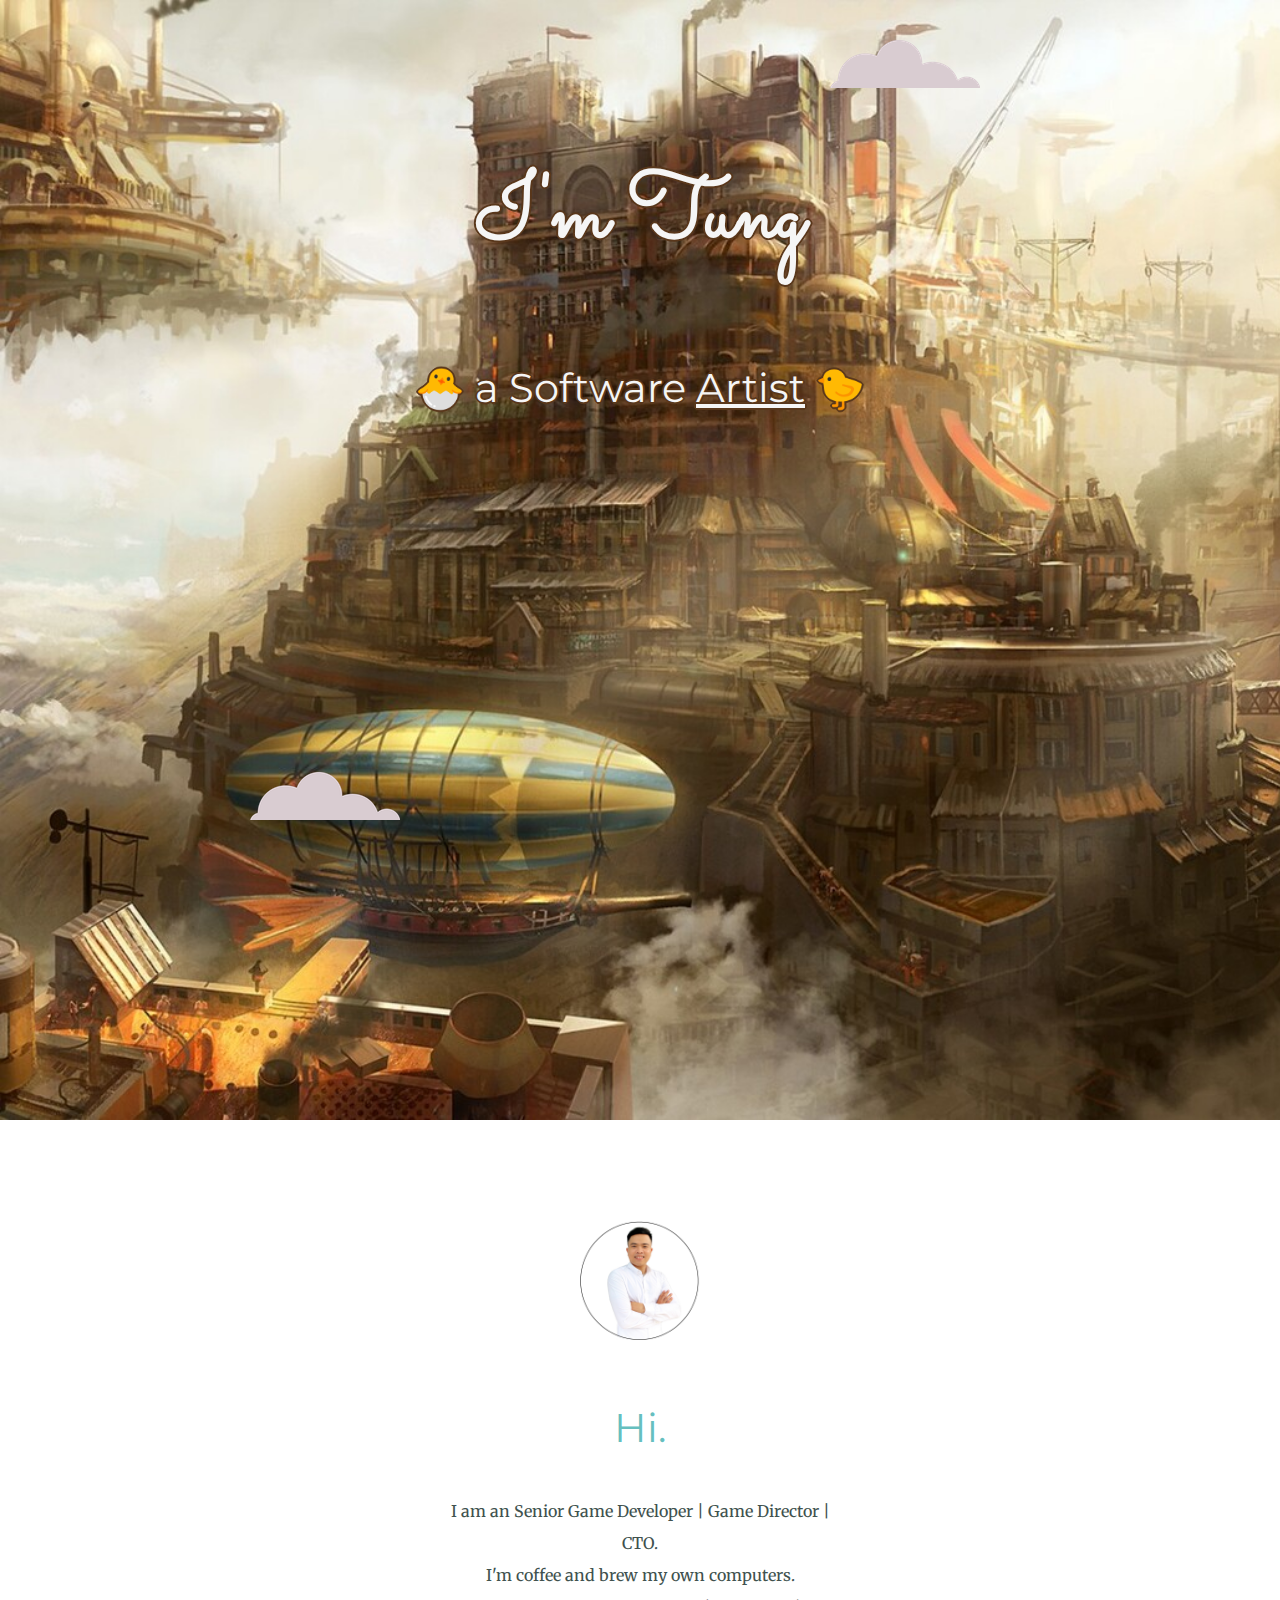
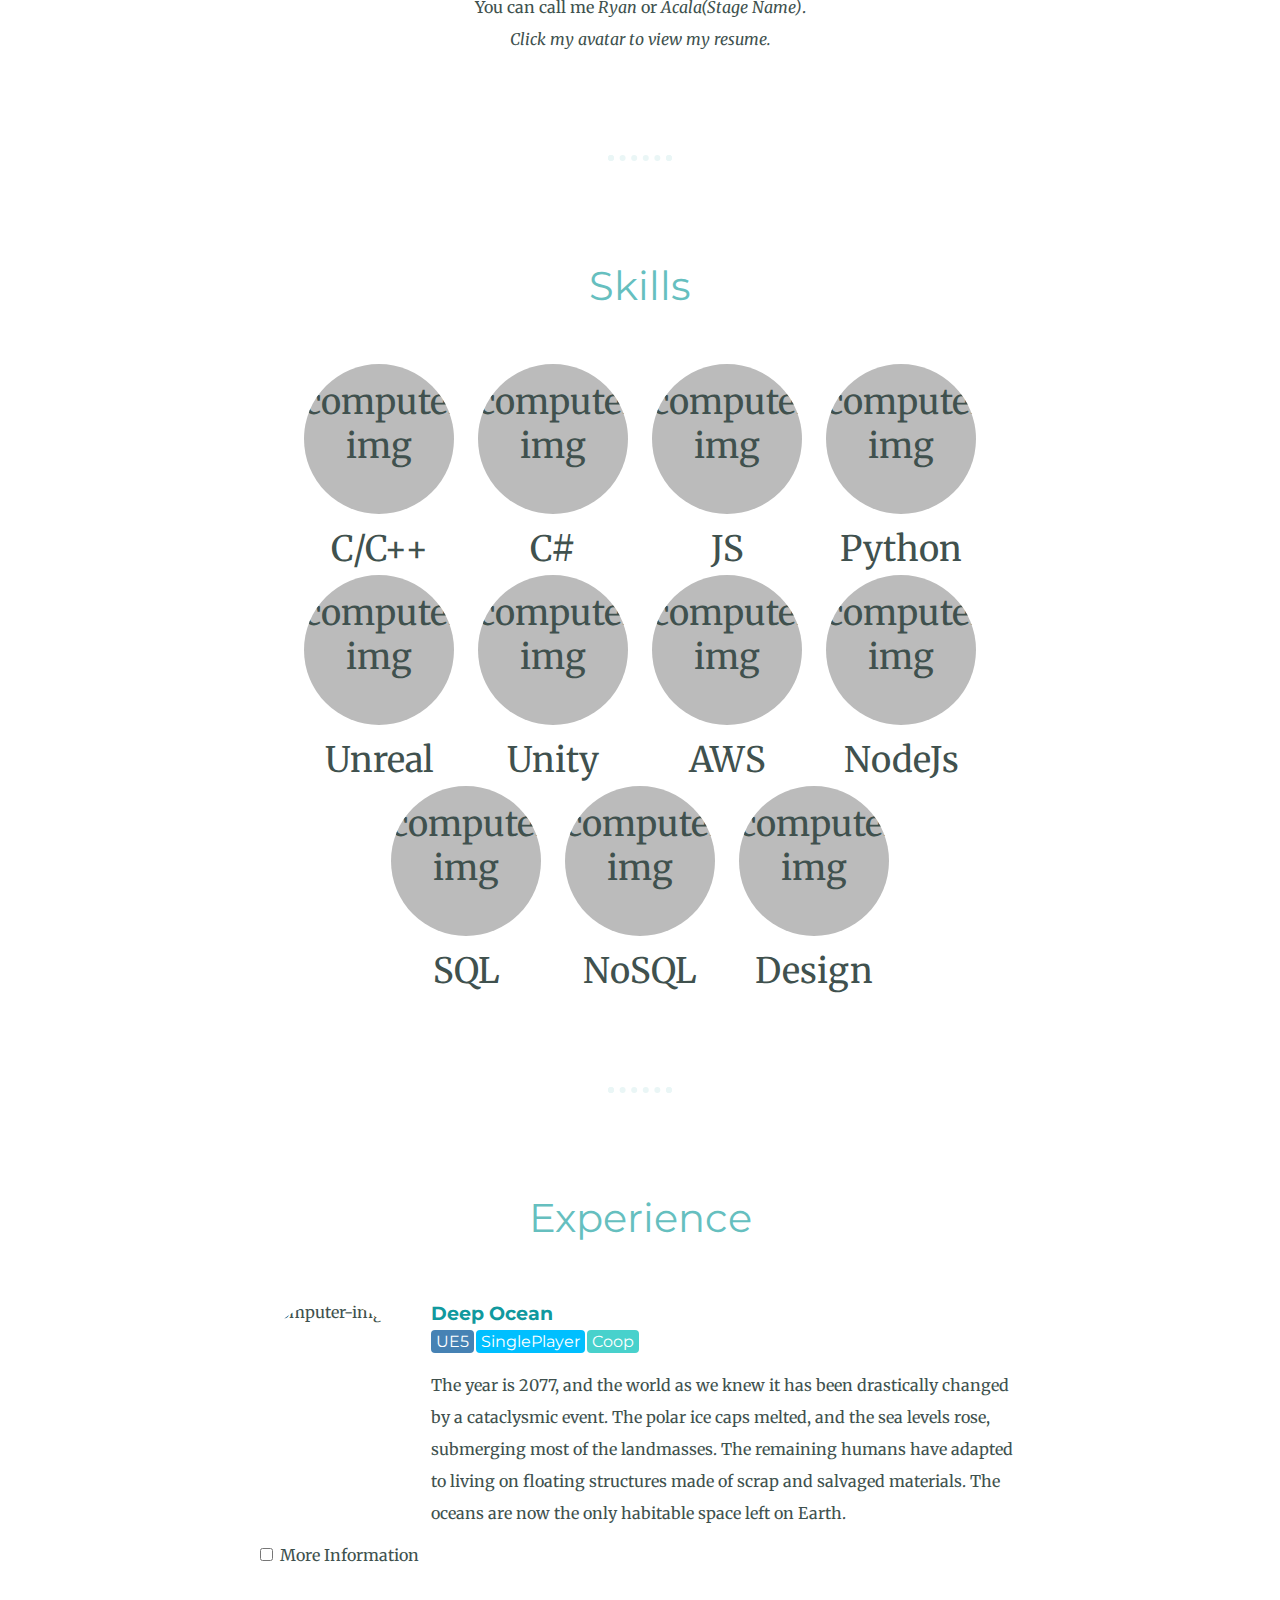
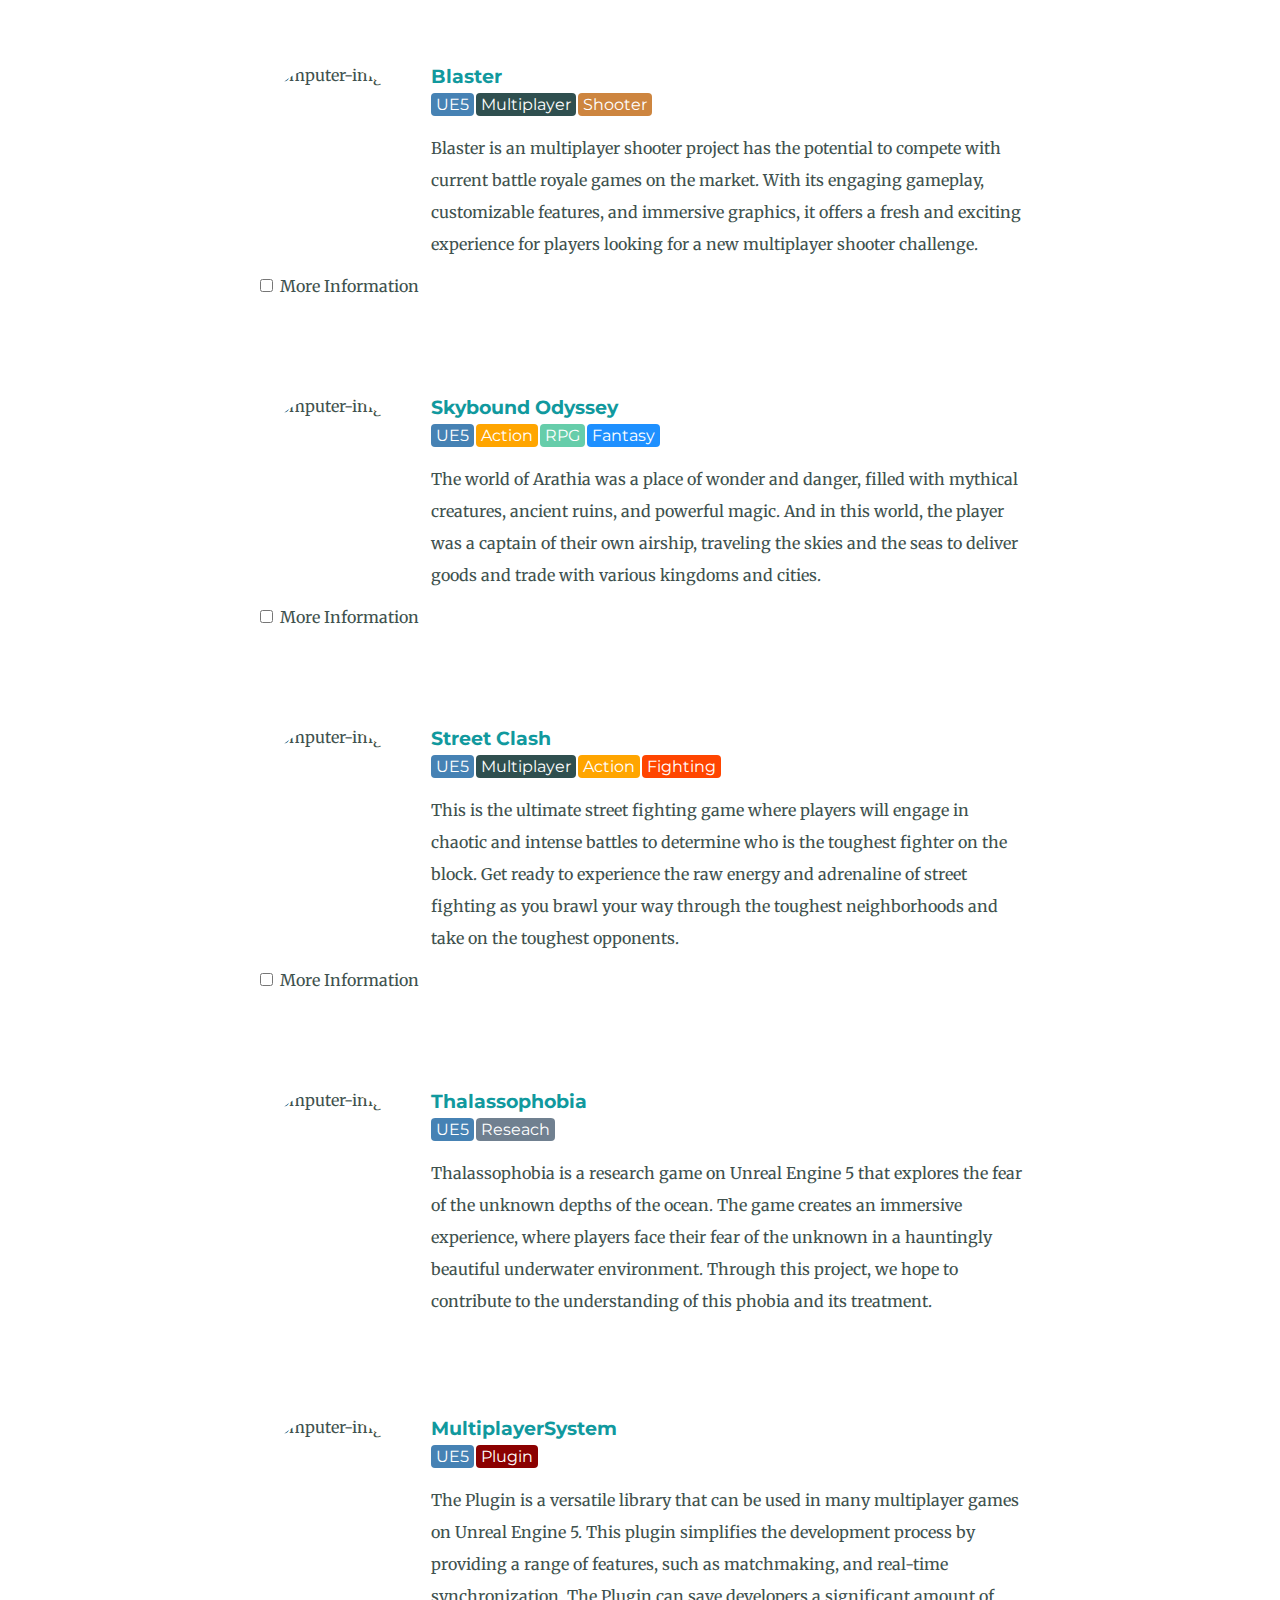
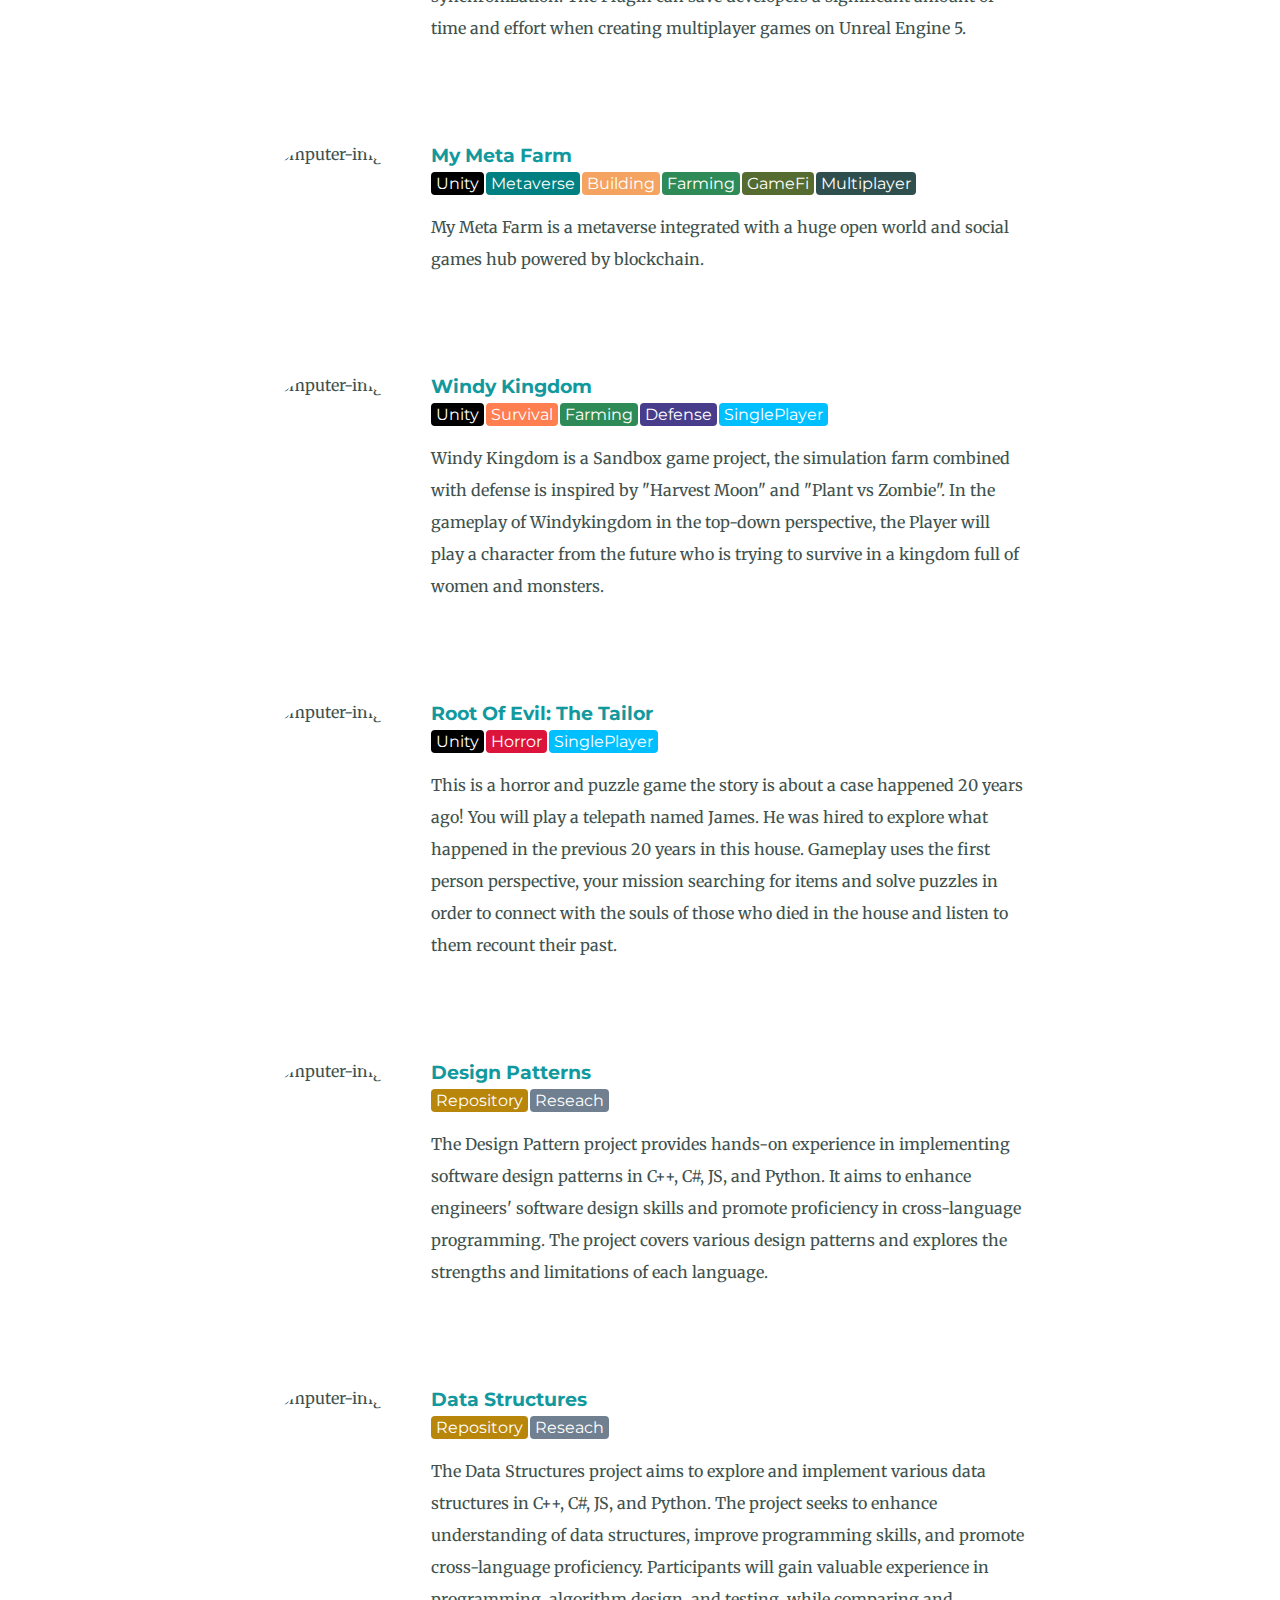
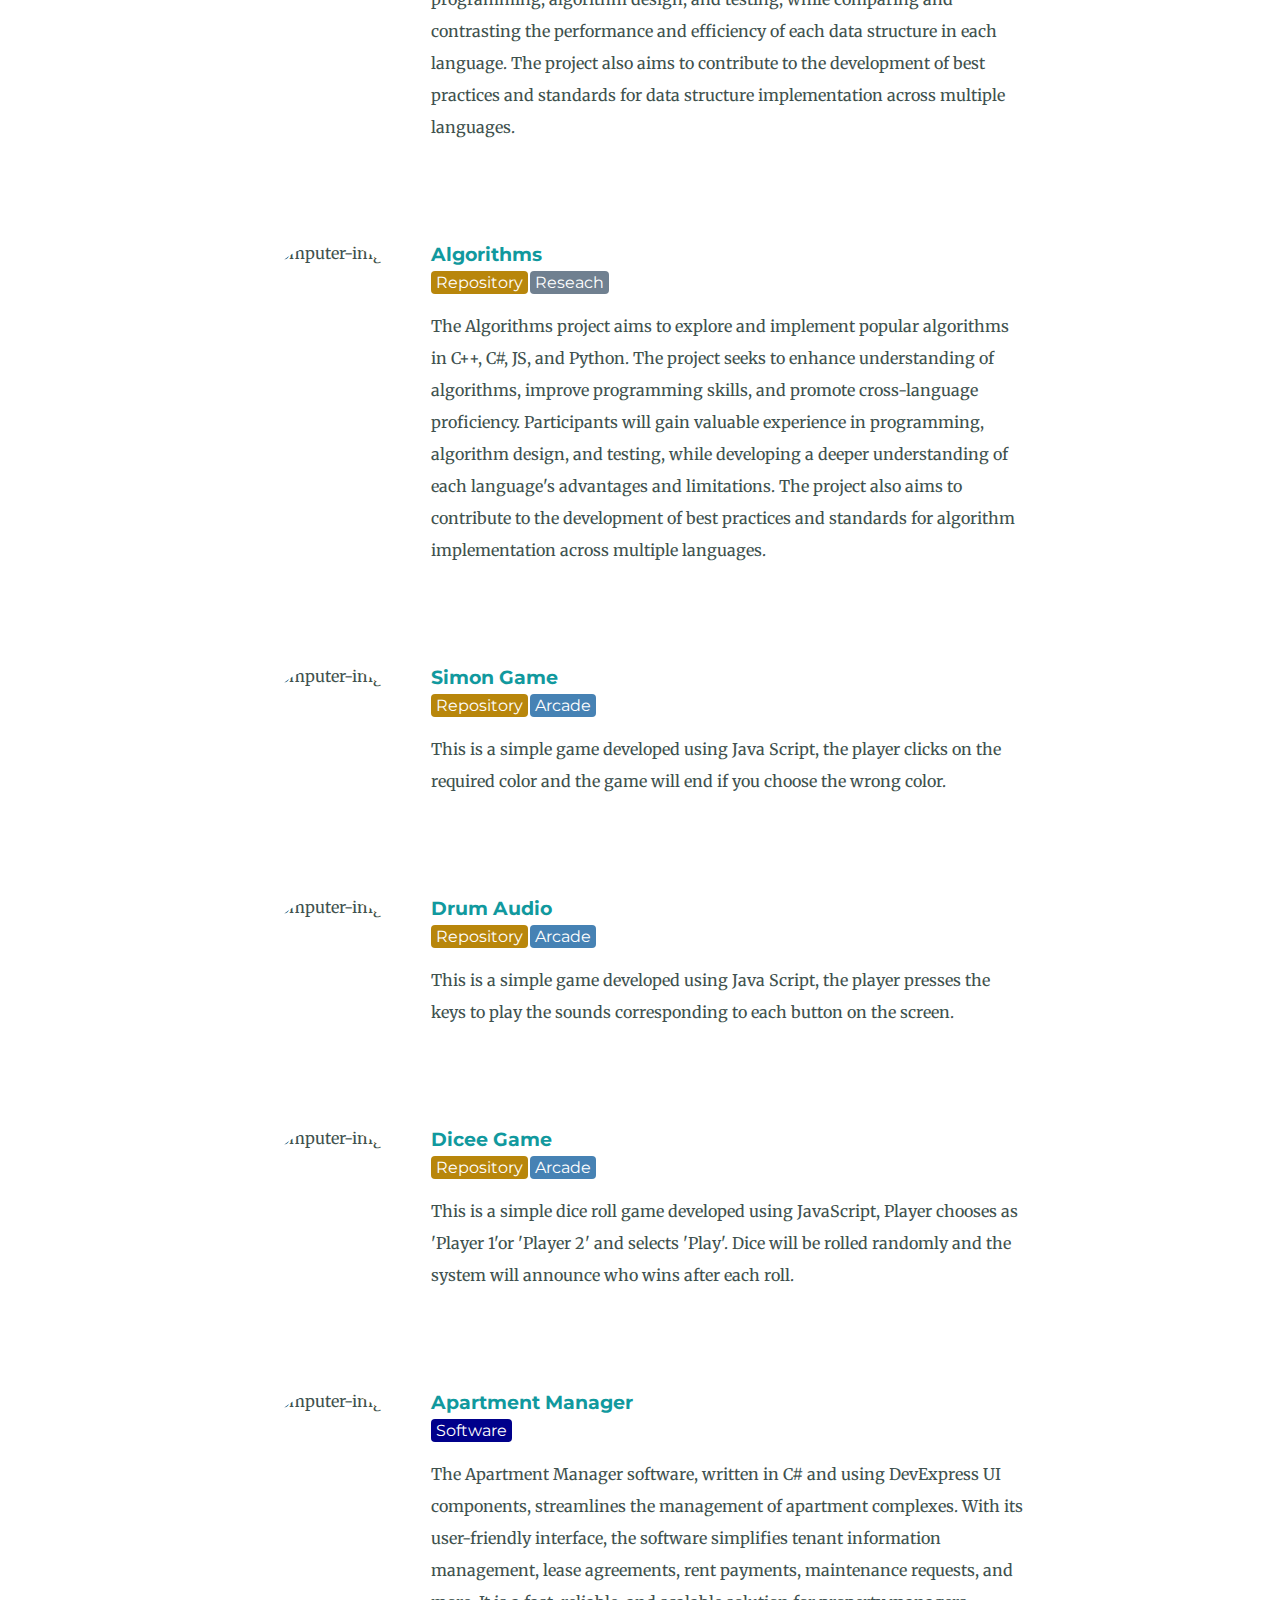
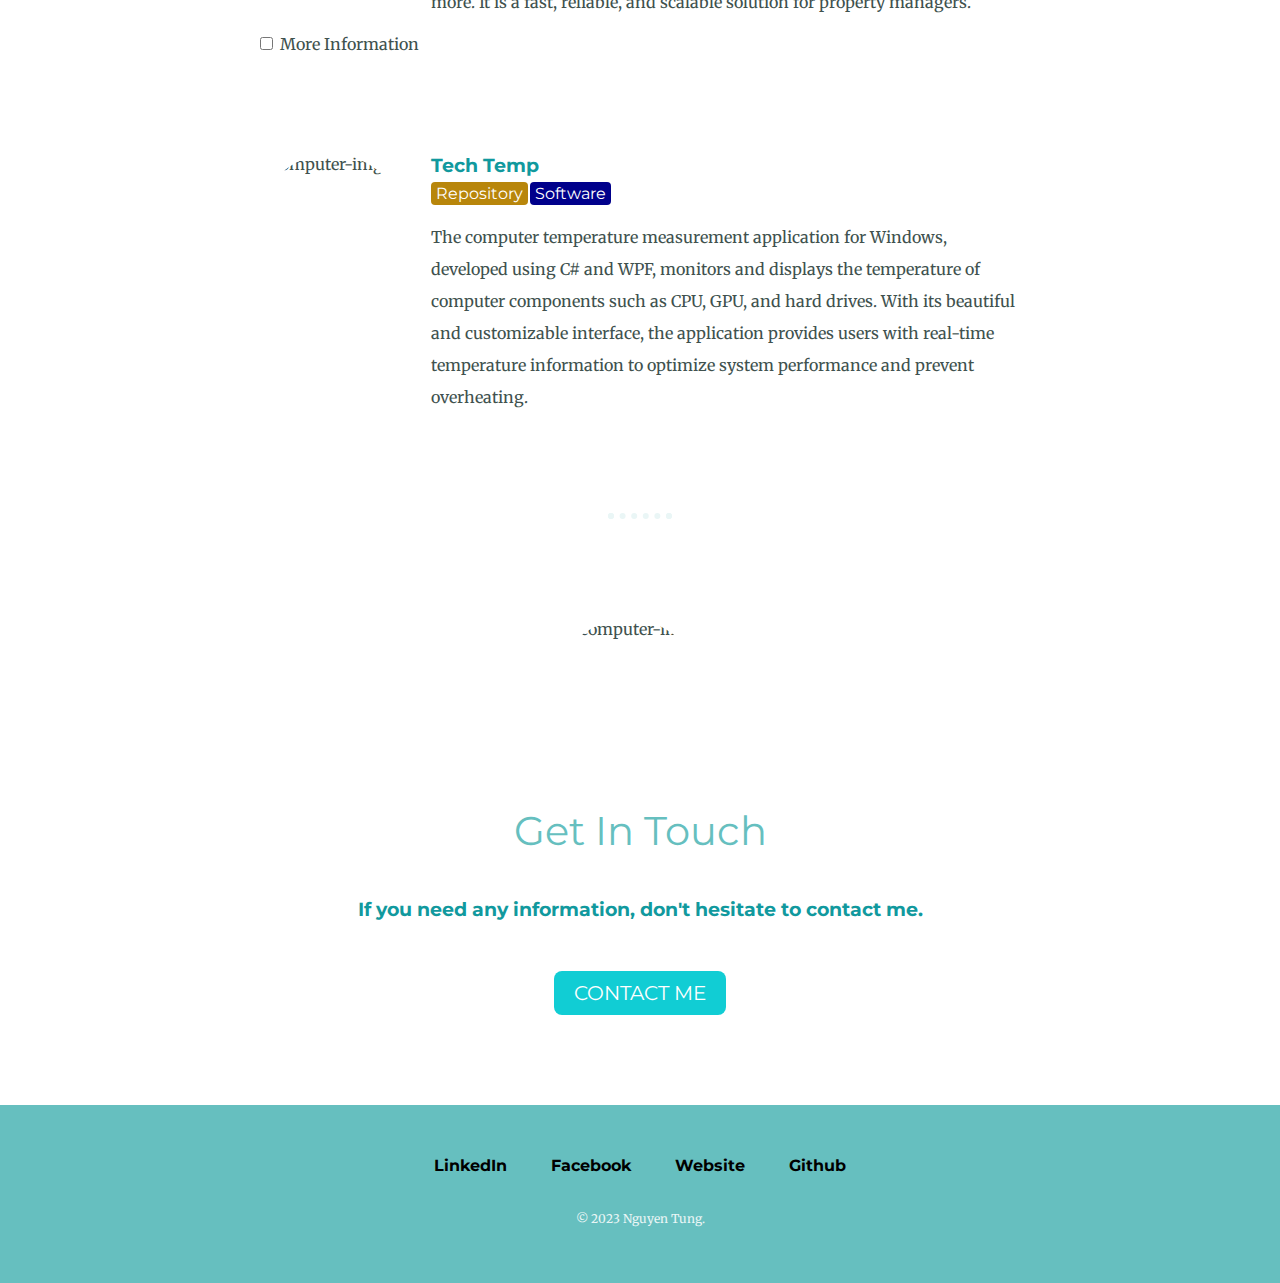
==== commit 0ccf85c5: "Change background, re-style tag" ====
--- a/index.html
+++ b/index.html
@@ -16,25 +16,26 @@
 <body>
   <div class="top-container">
     <img class="top-cloud" src="images/cloud.png" alt="cloud-img">
-    <h1>
-      I'm Tung (Ryan)
+    <h1 class="no-margin p-title t-white t-shadow">
+      I'm Tung
     </h1>
-    <h2 class="">
+    <h2 class="t-white t-shadow">
       <p> &#128035; a Software <span class="pro">Artist</span> &#128036;</p>
     </h2>
     <img class="bottom-cloud" src="images/cloud.png" alt="cloud-img">
-    <img src="images/mountain.png" alt="cloud-img">
+    <!-- <img src="images/mountain.png" alt="cloud-img"> -->
   </div>
   <div class="middle-container">
     <div class="profile">
       <div class="image-cropper ml-a mr-a">
         <a class="no-margin" href="https://drive.google.com/file/d/1IhXeADnc2QlgTSFKbyzohv3dKQCQjY3x/view?usp=sharing">
-        <img class="image-size" src="images/tungwhite.jpg" alt="tung_img">
+          <img class="image-size" src="images/tungwhite.jpg" alt="tung_img">
         </a>
       </div>
       <h2>Hi.</h2>
       <p class="intro">I am an Senior Game Developer | Game Director | CTO. </p>
       <p class="intro"> I'm coffee and brew my own computers.</p>
+      <p class="intro"> You can call me <i>Ryan</i> or <i>Acala(Stage Name)</i>.</p>
       <p class="intro"><i>Click my avatar to view my resume.</i></p>
     </div>
     <hr>
@@ -102,8 +103,7 @@
         </span>
         <span class="dot">
           <img class="design-img image-cropper"
-            src="https://i.pinimg.com/originals/8b/85/62/8b8562f42f0402989b66dcd5f66c5121.gif"
-            alt="computer-img">
+            src="https://i.pinimg.com/originals/8b/85/62/8b8562f42f0402989b66dcd5f66c5121.gif" alt="computer-img">
           <p>Design</p>
         </span>
       </div>
@@ -114,8 +114,11 @@
       <div class="skill-row" style="margin-top: 50px;">
         <img class="design-img image-cropper" src="https://media.tenor.com/ywEub9En81kAAAAM/deep-sea.gif"
           alt="computer-img">
-        <h3>Deep Ocean <span class="tag blue">UE5</span><span class="tag blue-sky">Single Player</span><span
-            class="tag tur">Coop</span></h3>
+        <h3>Deep Ocean </h3>
+        <div class="tag-parent">
+          <span class="tag blue">UE5</span><span class="tag blue-sky">SinglePlayer</span><span
+            class="tag tur">Coop</span>
+        </div>
         <p class="d-flex"> The year is 2077, and the world as we knew it has been drastically changed by a cataclysmic
           event. The
           polar
@@ -149,8 +152,11 @@
         <img class="design-img image-cropper"
           src="https://media.giphy.com/media/v1.Y2lkPTc5MGI3NjExODA2NWE0MmMyNWRkNjEwNDg0NWRiZDgyNzRiYzNjYTZiOGRmNDYxOSZlcD12MV9pbnRlcm5hbF9naWZzX2dpZklkJmN0PWc/lwgn747dH0T1zJurjv/giphy.gif"
           alt="computer-img">
-        <h3>Blaster <span class="tag blue">UE5</span><span class="tag dsgrey">Multiplayer</span><span
-            class="tag peru">Shooter</span></h3>
+        <h3>Blaster </h3>
+        <div class="tag-parent">
+          <span class="tag blue">UE5</span><span class="tag dsgrey">Multiplayer</span><span
+            class="tag peru">Shooter</span>
+        </div>
         <p class="d-flex">Blaster is an multiplayer shooter project has the potential to compete with current battle
           royale games on
           the market. With its engaging gameplay, customizable features, and immersive graphics, it offers a fresh and
@@ -180,8 +186,11 @@
         <img class="design-img image-cropper"
           src="https://media.giphy.com/media/v1.Y2lkPTc5MGI3NjExMDZlZTg4MWY0NzcwYjRlYTAxYjliZDBlYTkzMjlkMTAyZDY4OWRjMiZlcD12MV9pbnRlcm5hbF9naWZzX2dpZklkJmN0PWc/PPxJx0298JtROMy7Gh/giphy-downsized-large.gif"
           alt="computer-img">
-        <h3>Skybound Odyssey <span class="tag blue">UE5</span><span class="tag orange">Action</span><span
-            class="tag maquam">RPG</span><span class="tag dogblue">Fantasy</span></h3>
+        <h3>Skybound Odyssey </h3>
+        <div class="tag-parent">
+          <span class="tag blue">UE5</span><span class="tag orange">Action</span><span
+            class="tag maquam">RPG</span><span class="tag dogblue">Fantasy</span>
+        </div>
         <p class="d-flex">The world of Arathia was a place of wonder and danger, filled with mythical creatures, ancient
           ruins, and
           powerful magic. And in this world, the player was a captain of their own airship, traveling the skies and the
@@ -254,7 +263,11 @@
         <img class="design-img image-cropper"
           src="https://media.giphy.com/media/v1.Y2lkPTc5MGI3NjExYTJmMmJjODgzZDdhMDczMTU4YTJjNGM1ZTQ1NDUzOWNiOTRkNjA5NSZlcD12MV9pbnRlcm5hbF9naWZzX2dpZklkJmN0PWc/uJ3qNp1VWJ8pxaVQqO/giphy-downsized-large.gif"
           alt="computer-img">
-        <h3>Street Clash <span class="tag blue">UE5</span><span class="tag dsgrey">Multiplayer</span><span class="tag orange">Action</span><span class="tag ored">Fighting</span></h3>
+        <h3>Street Clash </h3>
+        <div class="tag-parent">
+          <span class="tag blue">UE5</span><span class="tag dsgrey">Multiplayer</span><span
+            class="tag orange">Action</span><span class="tag ored">Fighting</span>
+        </div>
         <p class="d-flex">This is the ultimate street fighting game where players will engage in chaotic and intense
           battles to determine who is the toughest fighter on the block. Get ready to experience the raw energy and
           adrenaline of street fighting as you brawl your way through the toughest neighborhoods and take on the
@@ -276,7 +289,10 @@
         <img class="design-img image-cropper"
           src="https://media.giphy.com/media/v1.Y2lkPTc5MGI3NjExNWY5YWFiZTJmZmE4NTFlZjRiZjEwYjM0OTM1ZGIwY2RjODQwMDNhMCZlcD12MV9pbnRlcm5hbF9naWZzX2dpZklkJmN0PWc/Dt21OoeF2BJ6bgMxPZ/giphy-downsized-large.gif"
           alt="computer-img">
-        <h3>Thalassophobia <span class="tag blue">UE5</span><span class="tag stgrey">Reseach</span></h3>
+        <h3>Thalassophobia </h3>
+        <div class="tag-parent">
+          <span class="tag blue">UE5</span><span class="tag stgrey">Reseach</span>
+        </div>
         <p class="d-flex">Thalassophobia is a research game on Unreal Engine 5 that explores the fear of the unknown
           depths of the
           ocean. The game creates an immersive experience, where players face their fear of the unknown in a hauntingly
@@ -286,7 +302,10 @@
       <div class="skill-row">
         <img class="design-img image-cropper"
           src="https://cdn.dribbble.com/users/3191392/screenshots/6172007/dribbble_3.gif" alt="computer-img">
-        <h3>MultiplayerSystem <span class="tag blue">UE5</span><span class="tag dred">Plugin</span></h3>
+        <h3>MultiplayerSystem </h3>
+        <div class="tag-parent">
+          <span class="tag blue">UE5</span><span class="tag dred">Plugin</span>
+        </div>
         <p class="d-flex">The Plugin is a versatile library that can be used in many multiplayer games on Unreal Engine
           5.
           This plugin simplifies the development process by providing a range of features, such as matchmaking, and
@@ -296,9 +315,12 @@
       <div class="skill-row">
         <img class="design-img image-cropper" src="https://www.mymetafarm.com/static/media/metaverse-2.09ce5311.gif"
           alt="computer-img">
-        <h3>My Meta Farm <span class="tag black">Unity</span><span class="tag teal">Metaverse</span><span
+        <h3>My Meta Farm </h3>
+        <div class="tag-parent">
+          <span class="tag black">Unity</span><span class="tag teal">Metaverse</span><span
             class="tag sandybrown">Building</span><span class="tag seagreen">Farming</span><span
-            class="tag dog">GameFi</span><span class="tag dsgrey">Multiplayer</span></h3>
+            class="tag dog">GameFi</span><span class="tag dsgrey">Multiplayer</span>
+          </div>
         <p class="d-flex">My Meta Farm is a metaverse integrated with a huge open world and social games hub powered by
           blockchain.</p>
       </div>
@@ -306,9 +328,12 @@
         <img class="design-img image-cropper"
           src="https://media.giphy.com/media/v1.Y2lkPTc5MGI3NjExYTdhMWQ4MzVkZTZkY2Q0ZDY4YWNiYmFkY2I3NGRjZjU4ZTc1NWU5OCZlcD12MV9pbnRlcm5hbF9naWZzX2dpZklkJmN0PWc/6K9RfZtA4exhnxVSgn/giphy-downsized-large.gif"
           alt="computer-img">
-        <h3>Windy Kingdom <span class="tag black">Unity</span><span class="tag coral">Survival</span><span
-            class="tag seagreen">Farming</span><span class="tag dsblue">Defense</span><span class="tag blue-sky">Single
-            Player</span></h3>
+        <h3>Windy Kingdom </h3>
+        <div class="tag-parent">
+          <span class="tag black">Unity</span><span class="tag coral">Survival</span><span
+            class="tag seagreen">Farming</span><span class="tag dsblue">Defense</span><span
+            class="tag blue-sky">SinglePlayer</span>
+        </div>
         <p class="d-flex">Windy Kingdom is a Sandbox game project, the simulation farm combined with defense is inspired
           by "Harvest
           Moon" and "Plant vs Zombie". In the gameplay of Windykingdom in the top-down perspective, the Player will play
@@ -318,8 +343,10 @@
         <img class="design-img image-cropper"
           src="https://media.giphy.com/media/v1.Y2lkPTc5MGI3NjExMDY4Y2QzMTkwMDJjMmU4MWQ2YWFjZjI2ZTQ5YjMyMDQ1OTRiZDA1YiZlcD12MV9pbnRlcm5hbF9naWZzX2dpZklkJmN0PWc/ROAeL6V9GxHv6kN9kS/giphy.gif"
           alt="computer-img">
-        <h3>Root Of Evil: The Tailor <span class="tag black">Unity</span><span class="tag crimson">Horror</span><span
-            class="tag blue-sky">Single Player</span></h3>
+        <h3>Root Of Evil: The Tailor </h3>
+        <div class="tag-parent">
+          <span class="tag black">Unity</span><span class="tag crimson">Horror</span><span class="tag blue-sky">SinglePlayer</span>
+        </div>
         <p class="d-flex">This is a horror and puzzle game the story is about a case happened 20 years ago! You will
           play a telepath
           named James.
@@ -331,8 +358,10 @@
       <div class="skill-row">
         <img class="design-img image-cropper" src="https://i.giphy.com/media/jg0EV57otEuLXRWrmK/giphy.gif"
           alt="computer-img">
-        <h3><a class="no-margin" href="https://github.com/nguyentungg/DesignPatterns">Design Patterns <span
-              class="tag dgr">Repository</span></a><span class="tag stgrey">Reseach</span></h3>
+        <h3><a class="no-margin" href="https://github.com/nguyentungg/DesignPatterns">Design Patterns </a></h3>
+        <div class="tag-parent">
+          <span class="tag dgr">Repository</span><span class="tag stgrey">Reseach</span>
+        </div>
         <p class="d-flex">The Design Pattern project provides hands-on experience in implementing software design
           patterns in C++, C#, JS, and Python. It aims to enhance engineers' software design skills and promote
           proficiency in cross-language programming. The project covers various design patterns and explores the
@@ -342,8 +371,10 @@
         <img class="design-img image-cropper"
           src="https://blog.penjee.com/wp-content/uploads/2015/11/binary-search-tree-sorted-array-animation.gif"
           alt="computer-img">
-        <h3><a class="no-margin" href="https://github.com/nguyentungg/DataStructures">Data Structures <span
-              class="tag dgr">Repository</span></a><span class="tag stgrey">Reseach</span></h3>
+        <h3><a class="no-margin" href="https://github.com/nguyentungg/DataStructures">Data Structures </a></h3>
+        <div class="tag-parent">
+          <span class="tag dgr">Repository</span><span class="tag stgrey">Reseach</span>
+        </div>
         <p class="d-flex">The Data Structures project aims to explore and implement various data structures in C++, C#,
           JS, and Python.
           The project seeks to enhance understanding of data structures, improve programming skills, and promote
@@ -355,8 +386,10 @@
       <div class="skill-row">
         <img class="design-img image-cropper" src="https://media.giphy.com/media/ezjd4NlY4w3io/giphy.gif"
           alt="computer-img">
-        <h3><a class="no-margin" href="https://github.com/nguyentungg/Algorithms">Algorithms <span
-              class="tag dgr">Repository</span></a><span class="tag stgrey">Reseach</span></h3>
+        <h3><a class="no-margin" href="https://github.com/nguyentungg/Algorithms">Algorithms </a></h3>
+        <div class="tag-parent">
+          <span class="tag dgr">Repository</span><span class="tag stgrey">Reseach</span>
+        </div>
         <p class="d-flex">The Algorithms project aims to explore and implement popular algorithms in C++, C#, JS, and
           Python. The
           project seeks to enhance understanding of algorithms, improve programming skills, and promote cross-language
@@ -369,8 +402,10 @@
         <img class="design-img image-cropper"
           src="https://media.giphy.com/media/v1.Y2lkPTc5MGI3NjExNTJmODg5MjVjZDViYmFhYzg1ZjE2ZGIxN2VlMWMyN2QyZGQ0NmRmOSZlcD12MV9pbnRlcm5hbF9naWZzX2dpZklkJmN0PWc/nB2wQRvIWsyiCryTYL/giphy.gif"
           alt="computer-img">
-        <h3><a href="https://github.com/nguyentungg/simon-game" class="no-margin">Simon Game <span
-              class="tag dgr">Repository</span></a><span class="tag steelblue">Arcade</span></h3>
+        <h3><a href="https://github.com/nguyentungg/simon-game" class="no-margin">Simon Game </a></h3>
+        <div class="tag-parent">
+          <span class="tag dgr">Repository</span><span class="tag steelblue">Arcade</span>
+        </div>
         <p class="d-flex">This is a simple game developed using Java Script, the player clicks on the required color and
           the game will
           end if you choose the wrong color.</p>
@@ -379,8 +414,10 @@
         <img class="design-img image-cropper"
           src="https://media.giphy.com/media/v1.Y2lkPTc5MGI3NjExOGIxNDE3NjI1MzMzNmFjNzYwMDRmZjZlYThlOTE5OTIwZmI2NTY4YiZlcD12MV9pbnRlcm5hbF9naWZzX2dpZklkJmN0PWc/h8Hh2XCCqjVMX7Lh3N/giphy.gif"
           alt="computer-img">
-        <h3><a href="https://github.com/nguyentungg/drum-audio" class="no-margin">Drum Audio <span
-              class="tag dgr">Repository</span></a><span class="tag steelblue">Arcade</span></h3>
+        <h3><a href="https://github.com/nguyentungg/drum-audio" class="no-margin">Drum Audio </a></h3>
+        <div class="tag-parent">
+          <span class="tag dgr">Repository</span><span class="tag steelblue">Arcade</span>
+        </div>
         <p class="d-flex">This is a simple game developed using Java Script, the player presses the keys to play the
           sounds
           corresponding to each button on the screen.</p>
@@ -389,8 +426,10 @@
         <img class="design-img image-cropper"
           src="https://media.giphy.com/media/v1.Y2lkPTc5MGI3NjExOWRjMWJhYzU2ZDM0YTc0MWZmYjQ4N2VkOTM1M2VlNWM5OTFlZDRhMCZlcD12MV9pbnRlcm5hbF9naWZzX2dpZklkJmN0PWc/iP5ve8UIhjfEVXk7ix/giphy.gif"
           alt="computer-img">
-        <h3><a href="https://github.com/nguyentungg/dicee-game" class="no-margin">Dicee Game <span
-              class="tag dgr">Repository</span></a><span class="tag steelblue">Arcade</span></h3>
+        <h3><a href="https://github.com/nguyentungg/dicee-game" class="no-margin">Dicee Game </a></h3>
+        <div class="tag-parent">
+          <span class="tag dgr">Repository</span><span class="tag steelblue">Arcade</span>
+        </div>
         <p class="d-flex">This is a simple dice roll game developed using JavaScript, Player chooses as 'Player 1'or
           'Player 2' and
           selects 'Play'. Dice will be rolled randomly and the system will announce who wins after each roll.</p>
@@ -399,7 +438,10 @@
         <img class="design-img image-cropper"
           src="https://media.giphy.com/media/v1.Y2lkPTc5MGI3NjExOTQ5NWI2Y2ZjZjM0ZjdkZjYwYWNlYWZjYjhhOTY2ZTUyZmJlOWNjMyZlcD12MV9pbnRlcm5hbF9naWZzX2dpZklkJmN0PWc/1053wOTELVkmZ6SD9b/giphy.gif"
           alt="computer-img">
-        <h3>Apartment Manager <span class="tag dblue">Software</span></h3>
+        <h3>Apartment Manager </h3>
+        <div class="tag-parent">
+          <span class="tag dblue">Software</span>
+        </div>
         <p class="d-flex">The Apartment Manager software, written in C# and using DevExpress UI components, streamlines
           the management
           of apartment complexes. With its user-friendly interface, the software simplifies tenant information
@@ -424,8 +466,10 @@
         <img class="design-img image-cropper"
           src="https://media.giphy.com/media/v1.Y2lkPTc5MGI3NjExYmVhZTNkN2E4OWRhNzJjZmFjM2QxMzA4ZjM3YjEyODlmZjkwZmJkYyZlcD12MV9pbnRlcm5hbF9naWZzX2dpZklkJmN0PWc/I1qC8TFITGGVeU4jZR/giphy.gif"
           alt="computer-img">
-        <h3><a href="https://github.com/nguyentungg/techtemp" class="no-margin">Tech Temp <span
-              class="tag dgr">Repository</span></a><span class="tag dblue">Software</span></h3>
+        <h3><a href="https://github.com/nguyentungg/techtemp" class="no-margin">Tech Temp </a></h3>
+        <div class="tag-parent">
+          <span class="tag dgr">Repository</span><span class="tag dblue">Software</span>
+        </div>
         <p class="d-flex">The computer temperature measurement application for Windows, developed using C# and WPF,
           monitors and
           displays the temperature of computer components such as CPU, GPU, and hard drives. With its beautiful and
--- a/css/styles.css
+++ b/css/styles.css
@@ -1,99 +1,123 @@
-body{
+body {
   color: #40514E;
   margin: 0;
   text-align: center;
   font-family: 'Merriweather', serif;
 }
 
-h1{
+h1 {
   font-size: 5.625rem;
   margin: 50px auto 0 auto;
   line-height: 2;
   font-family: 'Sacramento', cursive;
   color: #66BFBF;
 }
-h2{
+
+h2 {
   font-size: 2.5rem;
   font-weight: normal;
   font-family: 'Montserrat', sans-serif;
   color: #66BFBF;
   padding-bottom: 10px;
 }
-h3{
+
+h3 {
   margin: 0;
   font-family: 'Montserrat', sans-serif;
   color: #11999E;
 }
-a{
+
+.t-shadow {
+  text-shadow: 2px 0 #59371b, -2px 0 #59371b, 0 2px #59371b, 0 -2px #59371b,
+    1px 1px #59371b, -1px -1px #59371b, 1px -1px #59371b, -1px 1px #59371b;
+}
+
+a {
   color: #11999E;
   font-family: 'Montserrat', sans-serif;
   margin: 10px 20px;
   text-decoration: none;
 }
 
-a:hover{
+a:hover {
   color: rgb(163, 162, 162);
 }
 
-p{
+p {
   line-height: 2;
 }
-hr{
+
+hr {
   border: dotted #EAF6F6 6px;
   border-bottom: none;
   width: 4%;
   margin: 100px auto;
 }
-.top-container{
-  background-color: #E0FFFF;
+
+.top-container {
+  /* background-color: #E0FFFF; */
+  background-image: url("../images/bg/1920x1080-780348-steampunk-Airship-Fantastic-world.jpg");
+  background-repeat: no-repeat;
+  background-size: cover;
   position: relative;
-  padding-top: 100px;
-}
-.middle-container{
+  width: 100%;
+  height: 70em;
+}
+
+.middle-container {
   margin: 100px 0;
 }
-.bottom-container{
+
+.bottom-container {
   background-color: #66BFBF;
   padding: 50px 0 20px;
 }
-.skill-row{
+
+.skill-row {
   width: 60%;
   margin: 100px auto;
   text-align: left;
 }
-.pro{
+
+.pro {
   text-decoration: underline;
 }
-.intro{
+
+.intro {
   width: 30%;
   margin: auto;
 }
-.contact-message{
+
+.contact-message {
   width: 40%;
   margin: 40px auto 60px;
 }
-.copyright{
+
+.copyright {
   color: #EAF6F6;
   font-size: 0.75rem;
   padding: 20px 0;
 }
 
-.top-cloud{
+.top-cloud {
   position: absolute;
   right: 300px;
   top: 40px;
 }
-.bottom-cloud{
+
+.bottom-cloud {
   position: absolute;
-  left:250px;
+  left: 250px;
   bottom: 300px;
 }
-.design-img{
+
+.design-img {
   width: 17%;
   float: left;
   margin-right: 25px;
 }
-.challenge-img{
+
+.challenge-img {
   width: 17%;
   float: right;
   margin-left: 25px;
@@ -107,9 +131,9 @@
   border-radius: 50%;
 }
 
-.image-size{
-    width: 150px;
-    height: auto;
+.image-size {
+  width: 150px;
+  height: auto;
 }
 
 .dot {
@@ -120,146 +144,203 @@
   display: inline-block;
 
   justify-content: center;
-  margin:10px;
+  margin: 10px;
   font-size: 35px;
 }
-.dot:hover{
+
+.dot:hover {
   background-color: yellow;
   color: gray;
 }
 
 /*------------------------TAG-------------------------*/
-.tag{
+.tag-parent{
+  display: flex;
+	flex-direction: row;
+	flex-wrap: wrap;
+	justify-content: flex-start;
+	align-items: stretch;
+	align-content: stretch;
+  padding-top: 5px;
+}
+
+.tag {
   background-color: #11cdd4;
   border-radius: 4px;
   margin-right: 2px;
   padding: 2px 5px 2px 5px;
-}
-.red{
+  text-align: center;
+  font-family: 'Montserrat', sans-serif;
+}
+
+.red {
   background-color: #F08080;
   color: white;
 }
-.blue{
+
+.blue {
   background-color: #4682B4;
   color: white;
 }
-.blue-sky{
+
+.blue-sky {
   background-color: #00BFFF;
   color: white;
 }
-.tur{
+
+.tur {
   background-color: #48D1CC;
   color: white;
 }
-.dog{
+
+.dog {
   background-color: #556B2F;
   color: white;
 }
-.black{
+
+.black {
   background-color: black;
   color: white;
 }
-.grey{
+
+.grey {
   background-color: #D3D3D3;
   color: white;
 }
-.salmon{
+
+.salmon {
   background-color: #FFA07A;
   color: white;
 }
-.maquam{
+
+.maquam {
   background-color: #66CDAA;
   color: white;
 }
-.orange{
+
+.orange {
   background-color: #FFA500;
   color: white;
 }
-.oliveD{
+
+.oliveD {
   background-color: #6B8E23;
   color: white;
 }
-.peru{
+
+.peru {
   background-color: #CD853F;
   color: white;
 }
-.stgrey{
+
+.stgrey {
   background-color: #708090;
   color: white;
 }
-.teal{
+
+.teal {
   background-color: #008080;
   color: white;
 }
-.seagreen{
+
+.seagreen {
   background-color: #2E8B57;
   color: white;
 }
-.sandybrown{
+
+.sandybrown {
   background-color: #F4A460;
   color: white;
 }
-.dCyan{
+
+.dCyan {
   background-color: #008B8B;
   color: white;
 }
-.blood{
+
+.blood {
   background-color: red;
   color: white;
 }
-.coral{
+
+.coral {
   background-color: #FF7F50;
   color: white;
 }
-.dgr{
+
+.dgr {
   background-color: #B8860B;
   color: white;
 }
-.dogblue{
+
+.dogblue {
   background-color: #1E90FF;
   color: white;
 }
-.dsgrey{
+
+.dsgrey {
   background-color: #2F4F4F;
   color: white;
 }
-.fbrick{
+
+.fbrick {
   background-color: #B22222;
   color: white;
 }
-.crimson{
+
+.crimson {
   background-color: #DC143C;
   color: white;
 }
-.dred{
+
+.dred {
   background-color: #8B0000;
   color: white;
 }
-.dsblue{
+
+.dsblue {
   background-color: #483D8B;
   color: white;
 }
-.steelblue{
+
+.steelblue {
   background-color: #4682B4;
   color: white;
 }
-.dblue{
+
+.dblue {
   background-color: #00008B;
   color: white;
 }
-.ored{
+
+.ored {
   background-color: #FF4500;
   color: white;
 }
+
+.t-black {
+  color: black;
+}
+
+.t-white {
+  color: whitesmoke;
+}
+
 /*----------------------------------------------------*/
-.footer-link{
+.footer-link {
   color: black;
   font-weight: bold;
 }
-.no-margin{
+
+.no-margin {
   margin: 0px;
 }
-.d-flex{
+
+.p-title {
+  padding-top: 10%;
+}
+
+.d-flex {
   display: flex;
 }
 
@@ -268,12 +349,12 @@
   max-height: 0;
   overflow: hidden;
   transition: max-height 0.2s ease-out;
-} 
-
-.expand-checkbox:checked ~ .expandable-content {
+}
+
+.expand-checkbox:checked~.expandable-content {
   max-height: 2000px;
   transition: max-height 0.4s ease-in;
-} 
+}
 
 .btn {
   background: #11cdd4;
@@ -301,6 +382,178 @@
   background-image: linear-gradient(to bottom, #30e3cb, #2bc4ad);
   text-decoration: none;
 }
+
 /* ============== COMMON ============== */
-.ml-a{ margin-left: auto;}
-.mr-a{ margin-right: auto;}
+.ml-a {
+  margin-left: auto;
+}
+
+.mr-a {
+  margin-right: auto;
+}
+
+/* ============== RESPONSIVE ============== */
+/* For Desktop View */
+@media screen and (max-width: 2560px) and (max-height: 1600px) {
+  .top-container {
+    background-image: url("../images/bg/2560x1600-780348-steampunk-Airship-Fantastic-world.jpg");
+  }
+}
+
+/* For Desktop View */
+@media screen and (max-width: 2560px) and (max-height: 1440px) {
+  .top-container {
+    background-image: url("../images/bg/2560x1440-780348-steampunk-Airship-Fantastic-world.jpg");
+  }
+}
+
+/* For Desktop View */
+@media screen and (max-width: 1920px) and (max-height: 1200px) {
+  .top-container {
+    background-image: url("../images/bg/1920x1200-780348-steampunk-Airship-Fantastic-world.jpg");
+  }
+}
+
+/* For Desktop View */
+@media screen and (max-width: 1920px) and (max-height: 1080px) {
+  .top-container {
+    background-image: url("../images/bg/1920x1080-780348-steampunk-Airship-Fantastic-world.jpg");
+  }
+}
+
+/* For Desktop View */
+@media screen and (max-width: 1680px) and (max-height: 1050px) {
+  .top-container {
+    background-image: url("../images/bg/1680x1050-780348-steampunk-Airship-Fantastic-world.jpg");
+  }
+}
+
+/* For Desktop View */
+@media screen and (max-width: 1600px) and (max-height: 1200px) {
+  .top-container {
+    background-image: url("../images/bg/1600x1200-780348-steampunk-Airship-Fantastic-world.jpg");
+  }
+}
+
+/* For Desktop View */
+@media screen and (max-width: 1600px) and (max-height: 900px) {
+  .top-container {
+    background-image: url("../images/bg/1600x900-780348-steampunk-Airship-Fantastic-world.jpg");
+  }
+}
+
+/* For Desktop View */
+@media screen and (max-width: 1440px) and (max-height: 900px) {
+  .top-container {
+    background-image: url("../images/bg/1440x900-780348-steampunk-Airship-Fantastic-world.jpg");
+  }
+}
+
+/* For Desktop View */
+@media screen and (max-width: 1366px) and (max-height: 768px) {
+  .top-container {
+    background-image: url("../images/bg/1366x768-780348-steampunk-Airship-Fantastic-world.jpg");
+  }
+}
+
+/* For Desktop View */
+@media screen and (max-width: 1280px) and (max-height: 800px) {
+  .top-container {
+    background-image: url("../images/bg/1280x800-780348-steampunk-Airship-Fantastic-world.jpg");
+  }
+}
+
+
+/* For Desktop View */
+@media screen and (max-width: 1280px) and (max-height: 720px) {
+  .top-container {
+    background-image: url("../images/bg/1280x720-780348-steampunk-Airship-Fantastic-world.jpg");
+  }
+}
+
+/* For Desktop View */
+@media screen and (max-width: 1024px) and (max-height: 768px) {
+  .top-container {
+    background-image: url("../images/bg/1024x768-780348-steampunk-Airship-Fantastic-world.jpg");
+  }
+}
+
+/* For Tablet View */
+@media screen and (max-device-width: 1024px) {
+  .top-container {
+    background-image: url("../images/bg/1024x768-780348-steampunk-Airship-Fantastic-world.jpg");
+  }
+  .skill-row {
+    width: 80%;
+  }
+  .p-title {
+    padding-top: 28%;
+  }
+}
+
+/* For Mobile Portrait View */
+@media screen and (max-device-width: 480px) and (orientation: portrait) {
+  .top-container {
+    background-image: url("../images/bg/480x270-780348-steampunk-Airship-Fantastic-world.jpg");
+  }
+  .skill-row {
+    width: 80%;
+  }
+  .p-title {
+    padding-top: 28%;
+  }
+}
+
+/* For Mobile Landscape View */
+@media screen and (max-device-width: 640px) and (orientation: landscape) {
+  .top-container {
+    background-image: url("../images/bg/640x360-780348-steampunk-Airship-Fantastic-world.jpg");
+  }
+  .skill-row {
+    width: 80%;
+  }
+  .p-title {
+    padding-top: 28%;
+  }
+}
+
+/* For Mobile Phones Portrait or Landscape View */
+@media screen and (max-device-width: 640px) {
+  .top-container {
+    background-image: url("../images/bg/640x360-780348-steampunk-Airship-Fantastic-world.jpg");
+  }
+  .skill-row {
+    width: 80%;
+  }
+  .p-title {
+    padding-top: 28%;
+  }
+}
+/* For Mobile Phones Portrait or Landscape View */
+@media screen and (max-device-width: 375px) {
+  .top-container {
+    background-image: url("../images/bg/375x210-780348-steampunk-Airship-Fantastic-world.jpg");
+  }
+  .skill-row {
+    width: 80%;
+  }
+  .p-title {
+    padding-top: 28%;
+  }
+}
+/* For iPhone 4 Portrait or Landscape View */
+@media screen and (max-device-width: 360px) and (-webkit-min-device-pixel-ratio: 2) {
+  .top-container {
+    background-image: url("../images/bg/360x202-780348-steampunk-Airship-Fantastic-world.jpg");
+  }
+  .p-title {
+    padding-top: 28%;
+  }
+}
+
+/* For iPhone 5 Portrait or Landscape View */
+@media (device-height: 568px) and (device-width: 320px) and (-webkit-min-device-pixel-ratio: 2) {
+  .top-container {
+    background-image: url("../images/bg/320x180-780348-steampunk-Airship-Fantastic-world.jpg");
+  }
+}
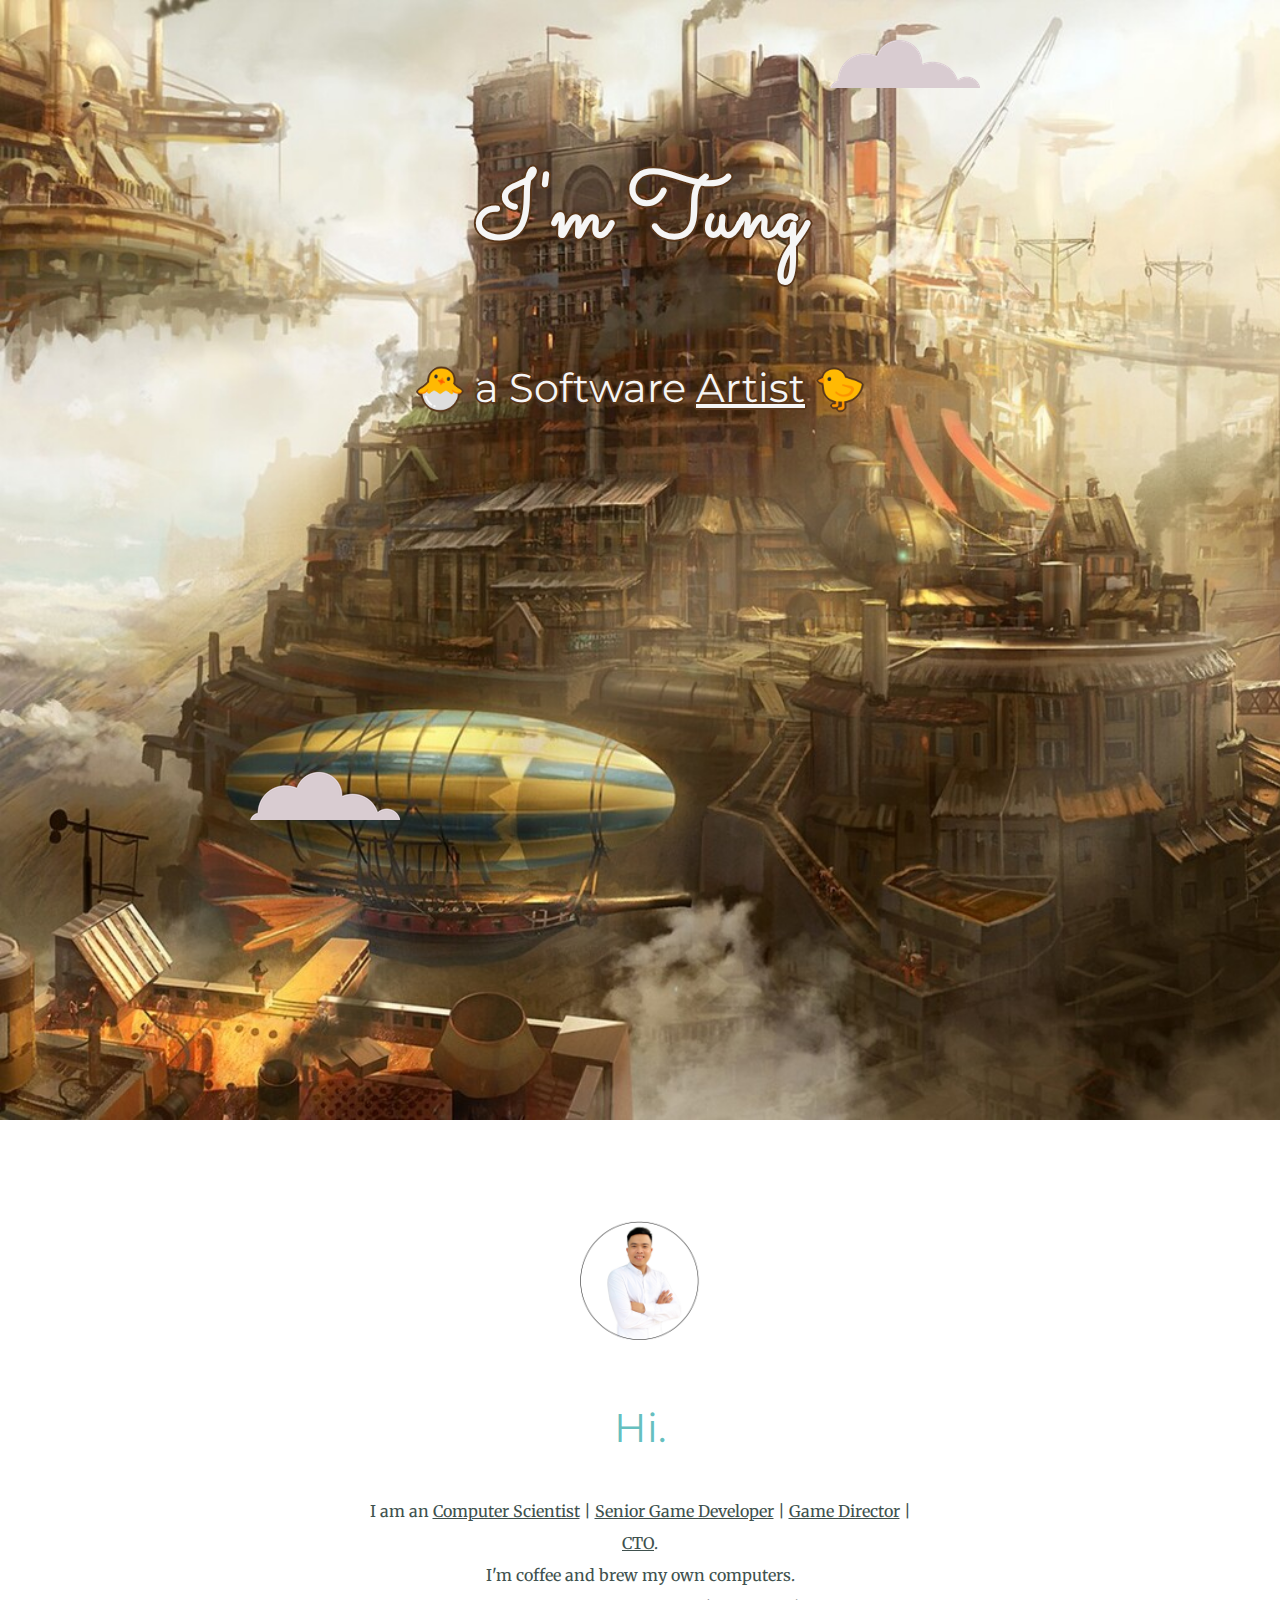
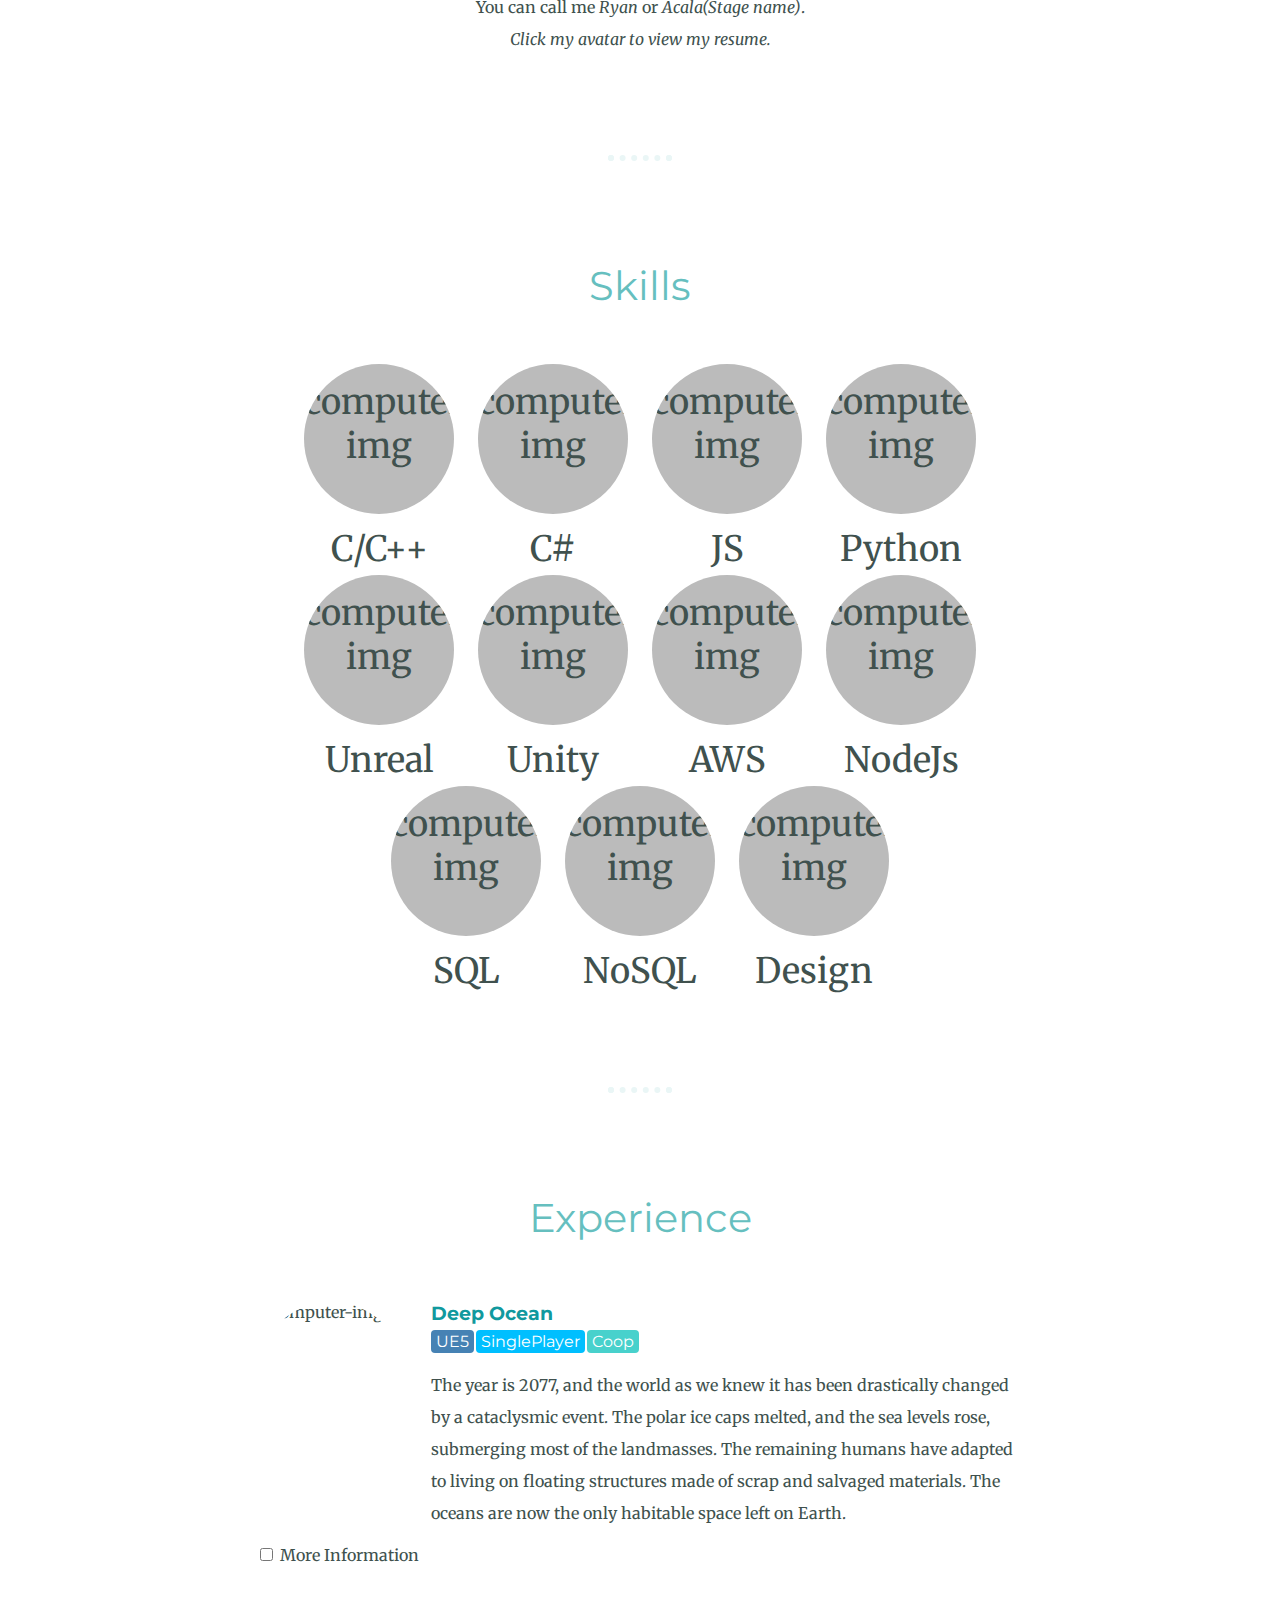
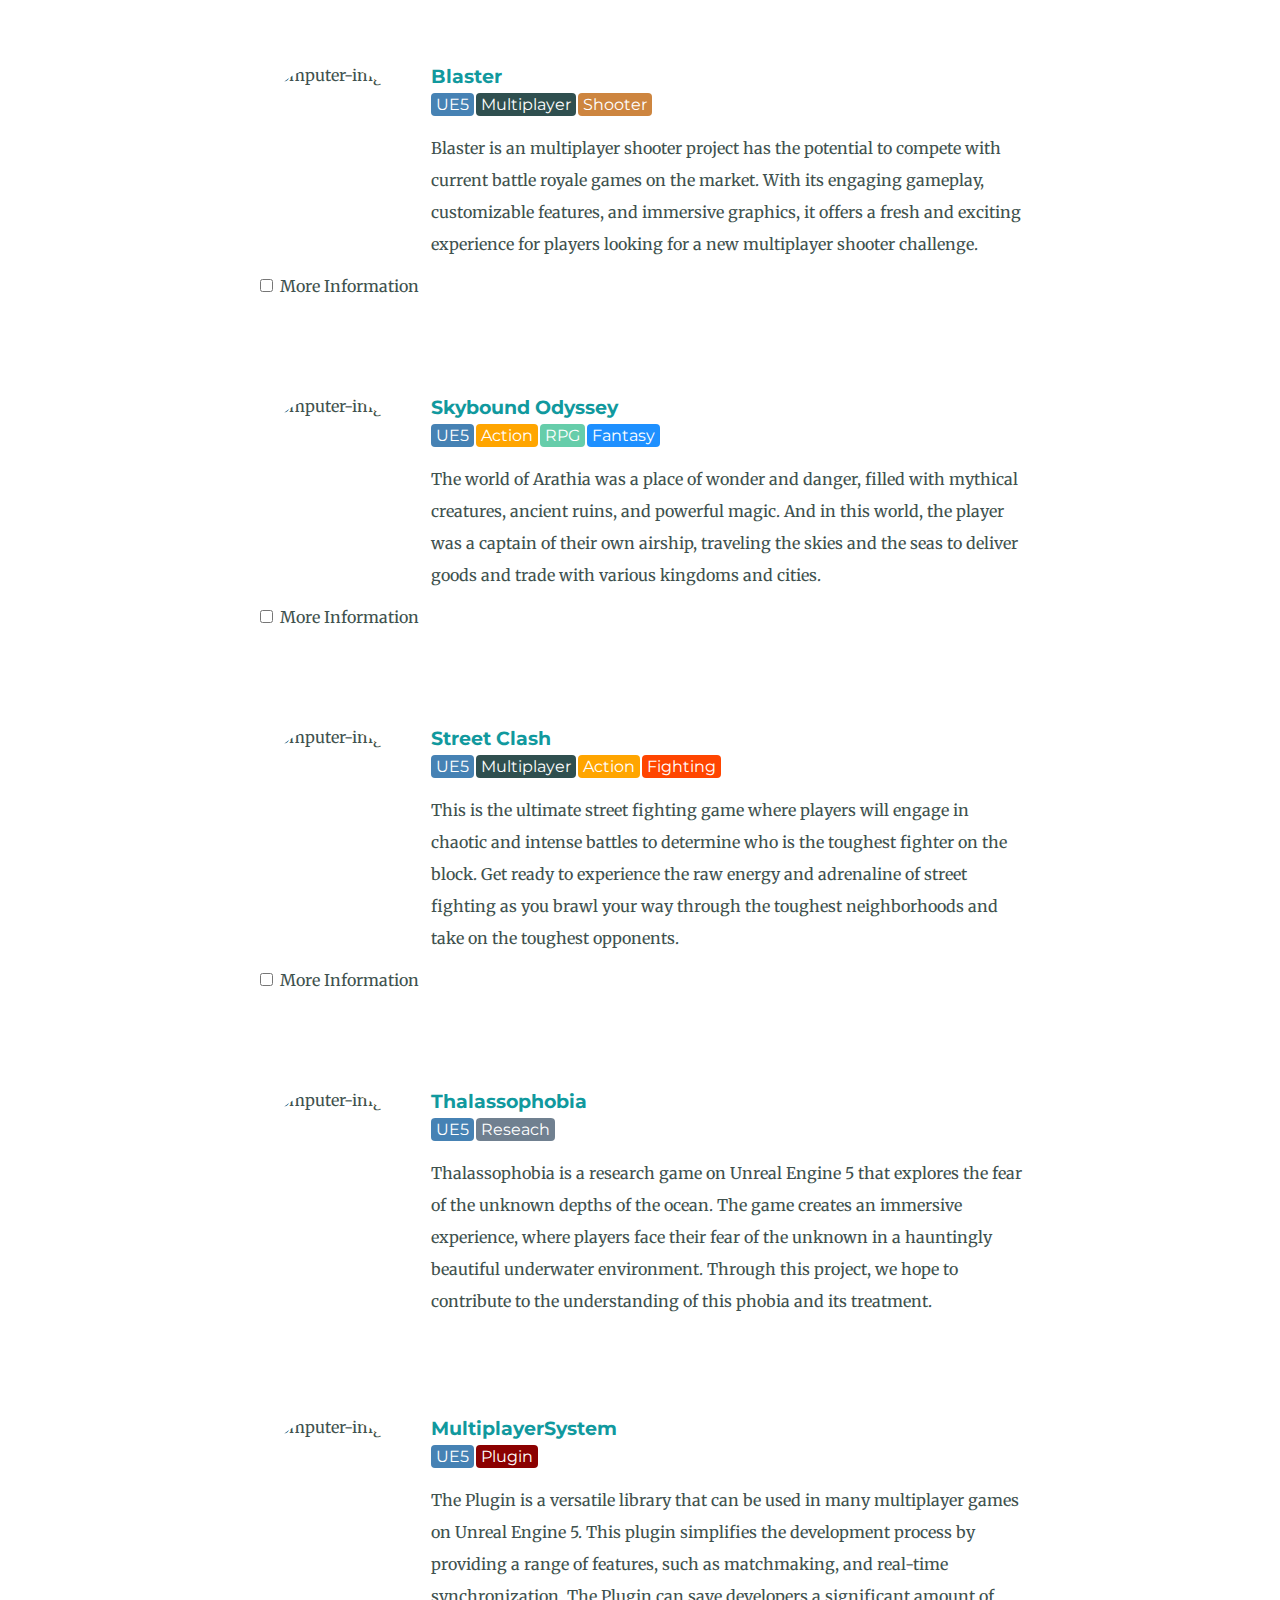
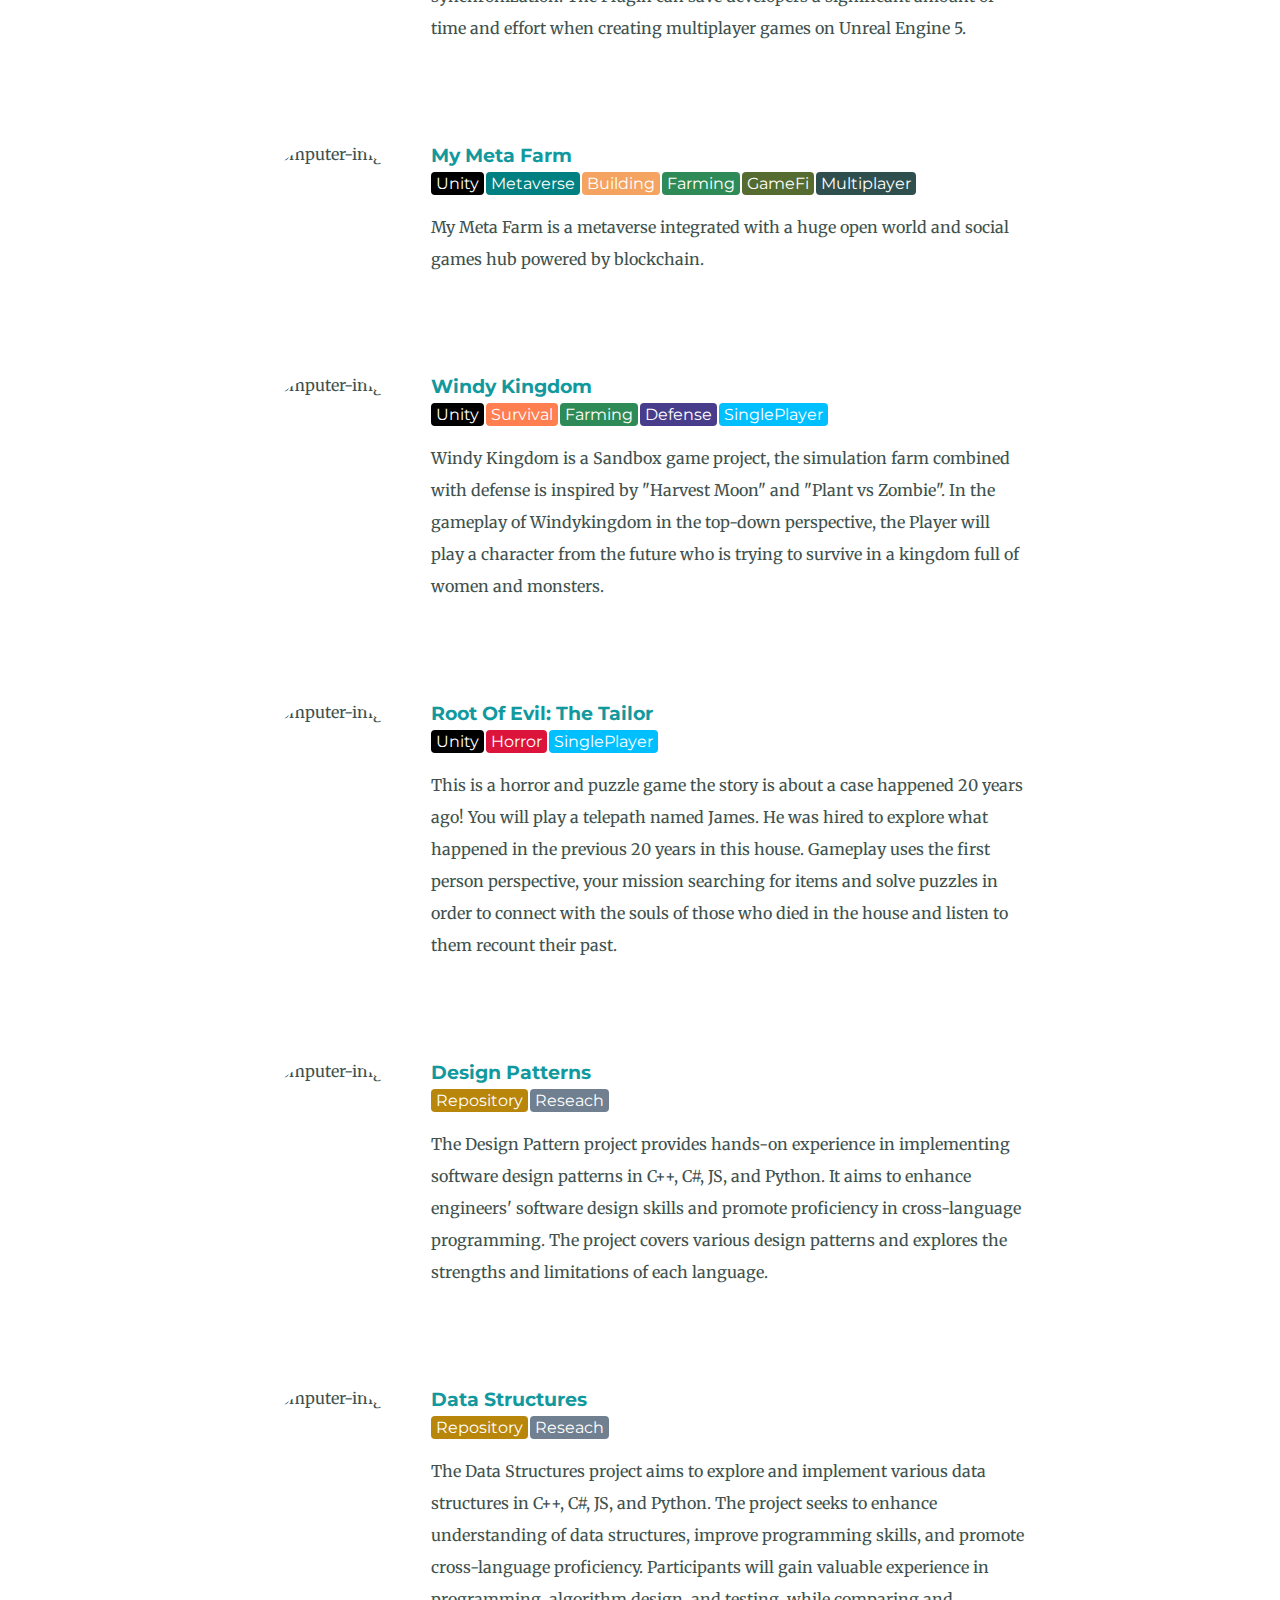
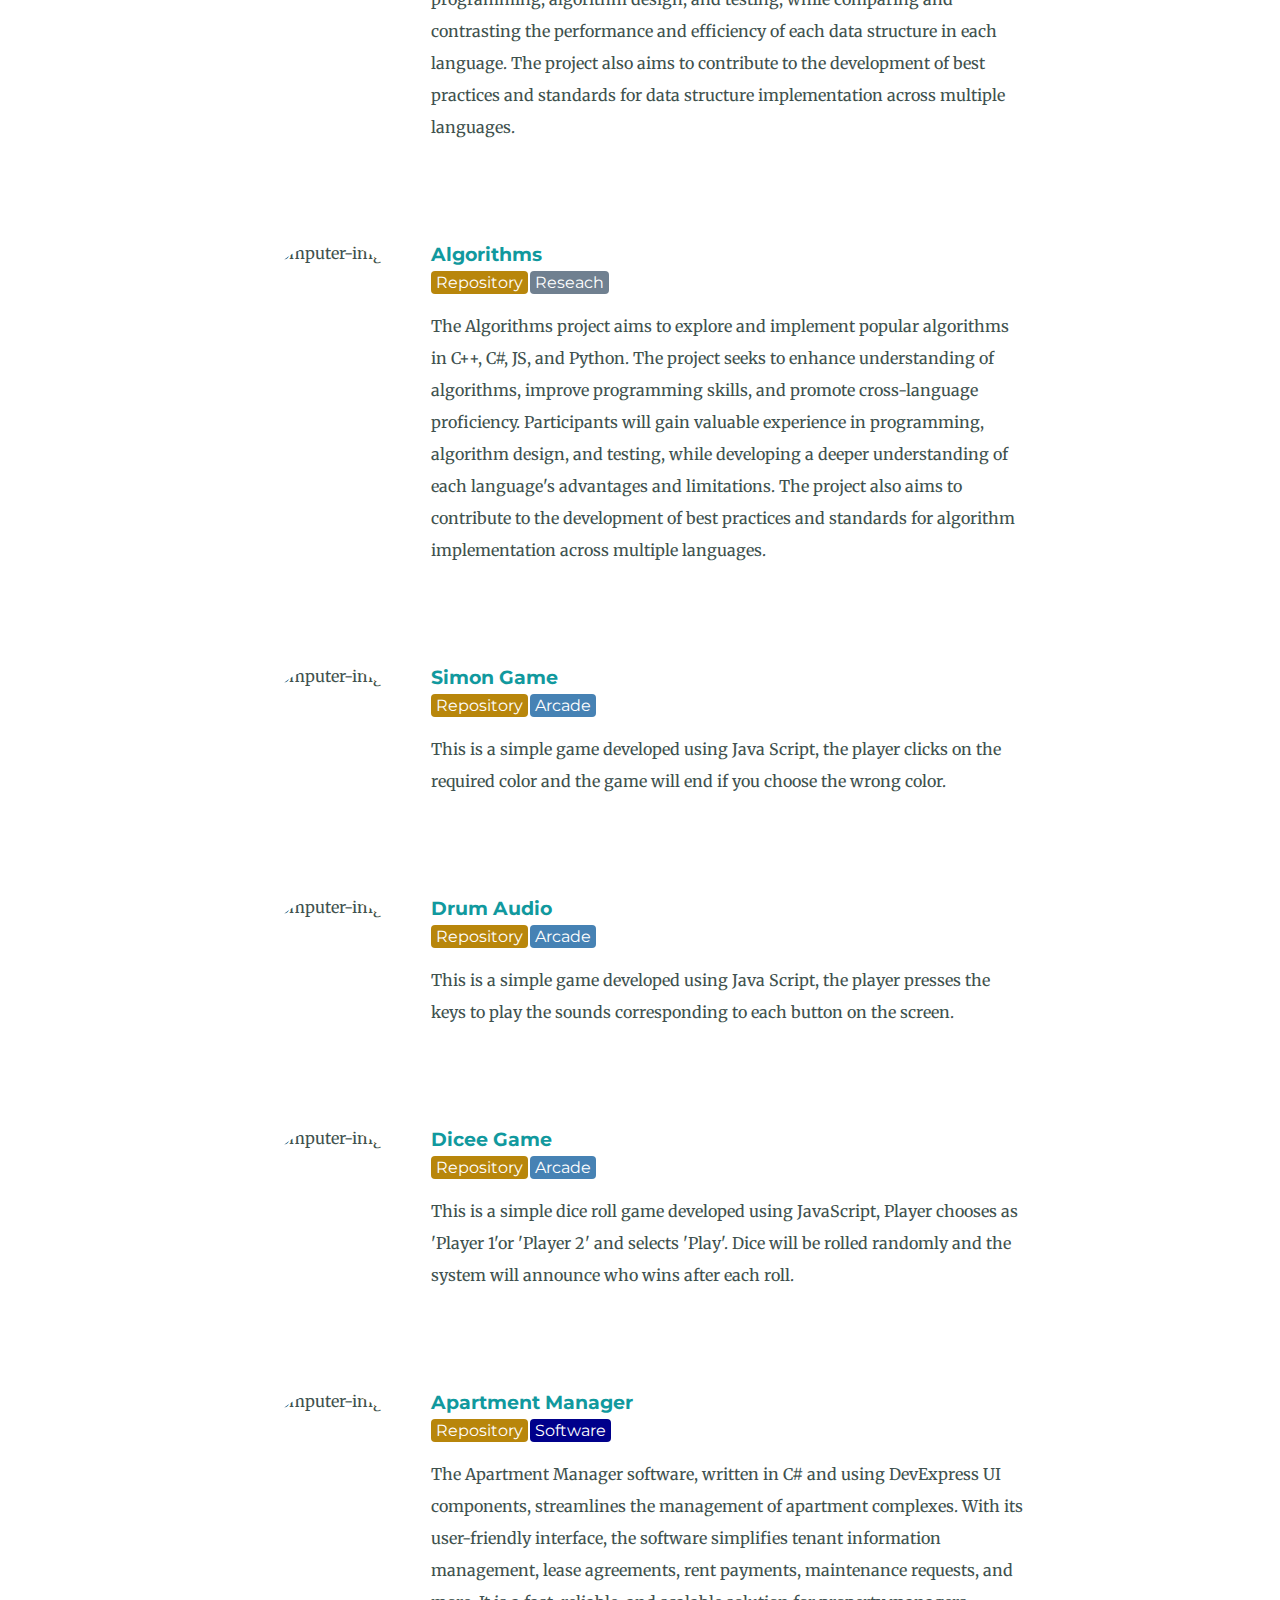
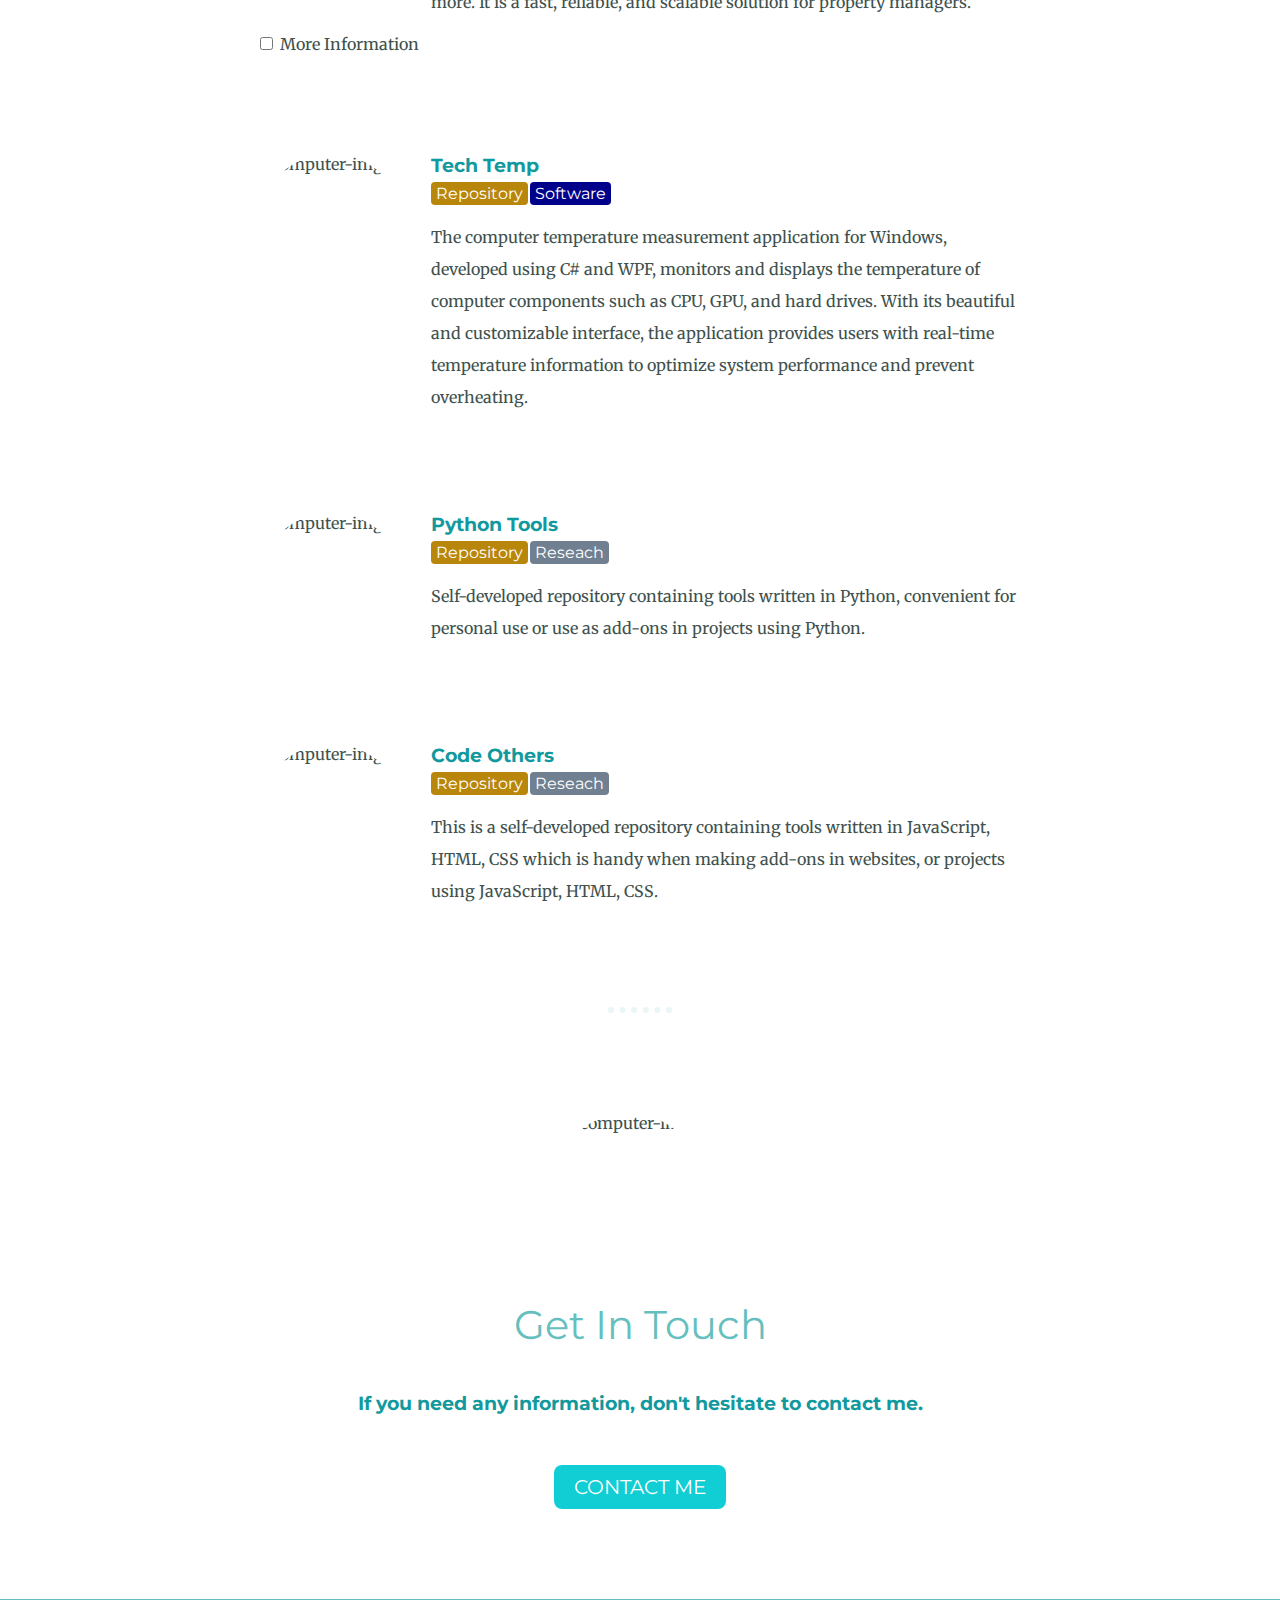
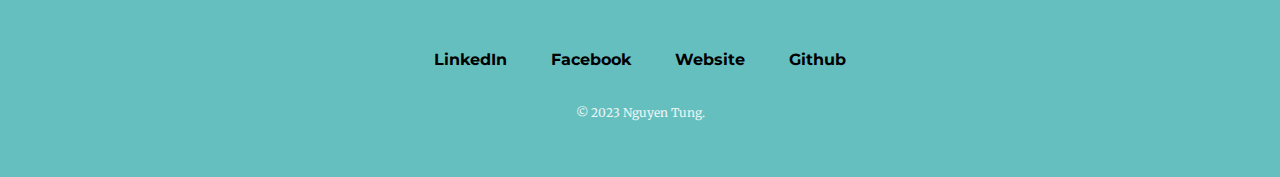
==== commit 9cc7dc84: "add 2 repository" ====
--- a/index.html
+++ b/index.html
@@ -33,9 +33,9 @@
         </a>
       </div>
       <h2>Hi.</h2>
-      <p class="intro">I am an Senior Game Developer | Game Director | CTO. </p>
+      <p class="intro">I am an <u>Computer Scientist</u> | <u>Senior Game Developer</u> | <u>Game Director</u> | <u>CTO</u>.</p>
       <p class="intro"> I'm coffee and brew my own computers.</p>
-      <p class="intro"> You can call me <i>Ryan</i> or <i>Acala(Stage Name)</i>.</p>
+      <p class="intro"> You can call me <i>Ryan</i> or <i>Acala(Stage name)</i>.</p>
       <p class="intro"><i>Click my avatar to view my resume.</i></p>
     </div>
     <hr>
@@ -440,7 +440,7 @@
           alt="computer-img">
         <h3>Apartment Manager </h3>
         <div class="tag-parent">
-          <span class="tag dblue">Software</span>
+          <span class="tag dgr">Repository</span><span class="tag dblue">Software</span>
         </div>
         <p class="d-flex">The Apartment Manager software, written in C# and using DevExpress UI components, streamlines
           the management
@@ -476,6 +476,26 @@
           customizable interface, the application provides users with real-time temperature information to optimize
           system performance and prevent overheating.</p>
       </div>
+      <div class="skill-row">
+        <img class="design-img image-cropper"
+          src="https://media.giphy.com/media/KAq5w47R9rmTuvWOWa/giphy.gif"
+          alt="computer-img">
+        <h3><a href="https://github.com/nguyentungg/python-tools" class="no-margin">Python Tools</a></h3>
+        <div class="tag-parent">
+          <span class="tag dgr">Repository</span><span class="tag stgrey">Reseach</span>
+        </div>
+        <p class="d-flex">Self-developed repository containing tools written in Python, convenient for personal use or use as add-ons in projects using Python.</p>
+      </div>
+      <div class="skill-row">
+        <img class="design-img image-cropper"
+          src="https://camo.githubusercontent.com/53e4f5a2f33be977b2621cd61be829829a67158735ee3f76c6af015ebe9a0af6/68747470733a2f2f6d656469612e67697068792e636f6d2f6d656469612f6c6e377a32655772696951416c6c6656636e2f67697068792e676966"
+          alt="computer-img">
+        <h3><a href="https://github.com/nguyentungg/code-others" class="no-margin">Code Others</a></h3>
+        <div class="tag-parent">
+          <span class="tag dgr">Repository</span><span class="tag stgrey">Reseach</span>
+        </div>
+        <p class="d-flex">This is a self-developed repository containing tools written in JavaScript, HTML, CSS which is handy when making add-ons in websites, or projects using JavaScript, HTML, CSS.</p>
+      </div>
     </div>
     <hr>
     <div class="contact-me">
--- a/css/styles.css
+++ b/css/styles.css
@@ -84,7 +84,7 @@
 }
 
 .intro {
-  width: 30%;
+  width: 45%;
   margin: auto;
 }
 
@@ -483,6 +483,9 @@
   .top-container {
     background-image: url("../images/bg/1024x768-780348-steampunk-Airship-Fantastic-world.jpg");
   }
+  .intro {
+    width: 60%;
+  }
   .skill-row {
     width: 80%;
   }
@@ -492,9 +495,12 @@
 }
 
 /* For Mobile Portrait View */
-@media screen and (max-device-width: 480px) and (orientation: portrait) {
+@media screen and (max-device-width: 480px) and (orientation: landscape) {
   .top-container {
     background-image: url("../images/bg/480x270-780348-steampunk-Airship-Fantastic-world.jpg");
+  }
+  .intro {
+    width: 60%;
   }
   .skill-row {
     width: 80%;
@@ -504,11 +510,30 @@
   }
 }
 
+/* For Mobile Portrait View */
+@media screen and (max-device-width: 480px) and (orientation: portrait) {
+  .top-container {
+    background-image: url("../images/bg/480x270-780348-steampunk-Airship-Fantastic-world.jpg");
+  }
+  .intro {
+    width: 60%;
+  }
+  .skill-row {
+    width: 80%;
+  }
+  .p-title {
+    padding-top: 28%;
+  }
+}
+
 /* For Mobile Landscape View */
 @media screen and (max-device-width: 640px) and (orientation: landscape) {
   .top-container {
     background-image: url("../images/bg/640x360-780348-steampunk-Airship-Fantastic-world.jpg");
   }
+  .intro {
+    width: 60%;
+  }
   .skill-row {
     width: 80%;
   }
@@ -518,7 +543,7 @@
 }
 
 /* For Mobile Phones Portrait or Landscape View */
-@media screen and (max-device-width: 640px) {
+@media screen and (max-device-width: 640px) and (min-device-width: 480px) {
   .top-container {
     background-image: url("../images/bg/640x360-780348-steampunk-Airship-Fantastic-world.jpg");
   }
@@ -528,6 +553,9 @@
   .p-title {
     padding-top: 28%;
   }
+  .intro {
+    width: 60%;
+  }
 }
 /* For Mobile Phones Portrait or Landscape View */
 @media screen and (max-device-width: 375px) {
@@ -549,6 +577,9 @@
   .p-title {
     padding-top: 28%;
   }
+  .intro {
+    width: 60%;
+  }
 }
 
 /* For iPhone 5 Portrait or Landscape View */
@@ -556,4 +587,7 @@
   .top-container {
     background-image: url("../images/bg/320x180-780348-steampunk-Airship-Fantastic-world.jpg");
   }
-}
+  .intro {
+    width: 60%;
+  }
+}
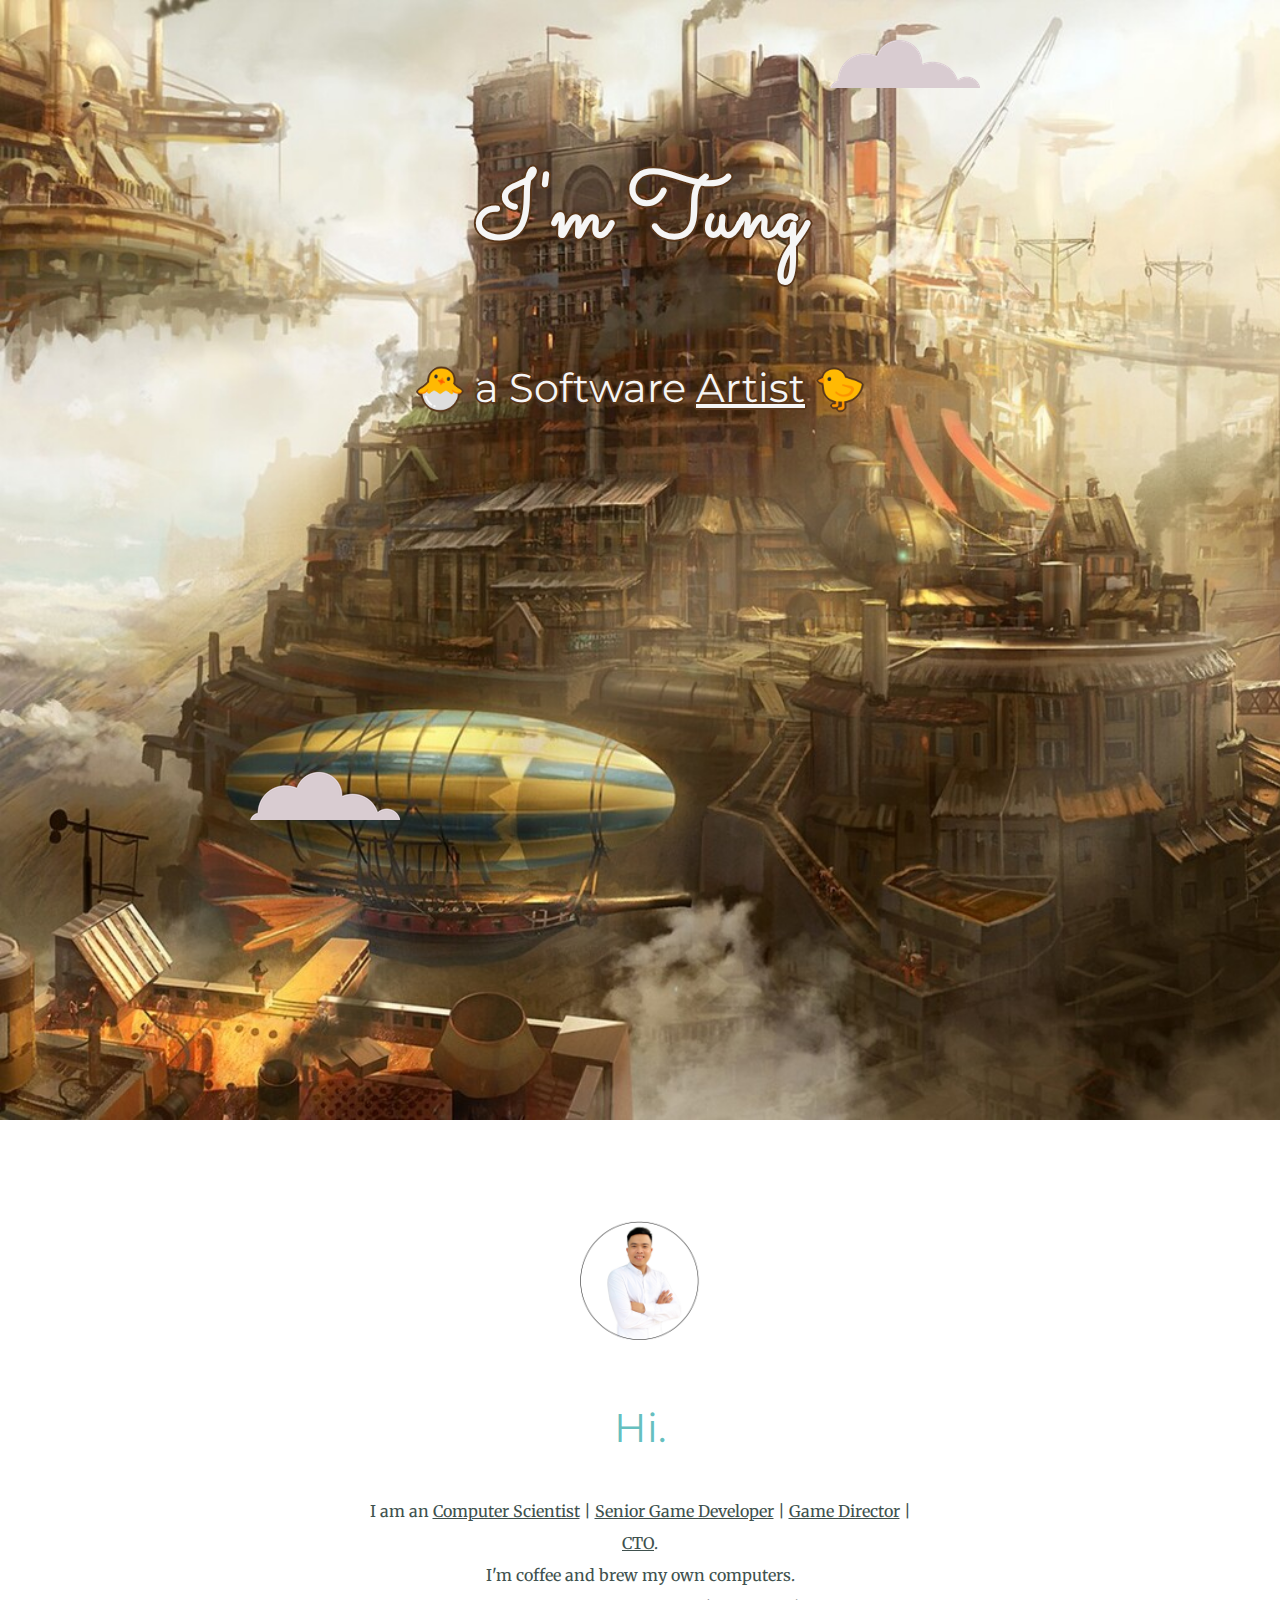
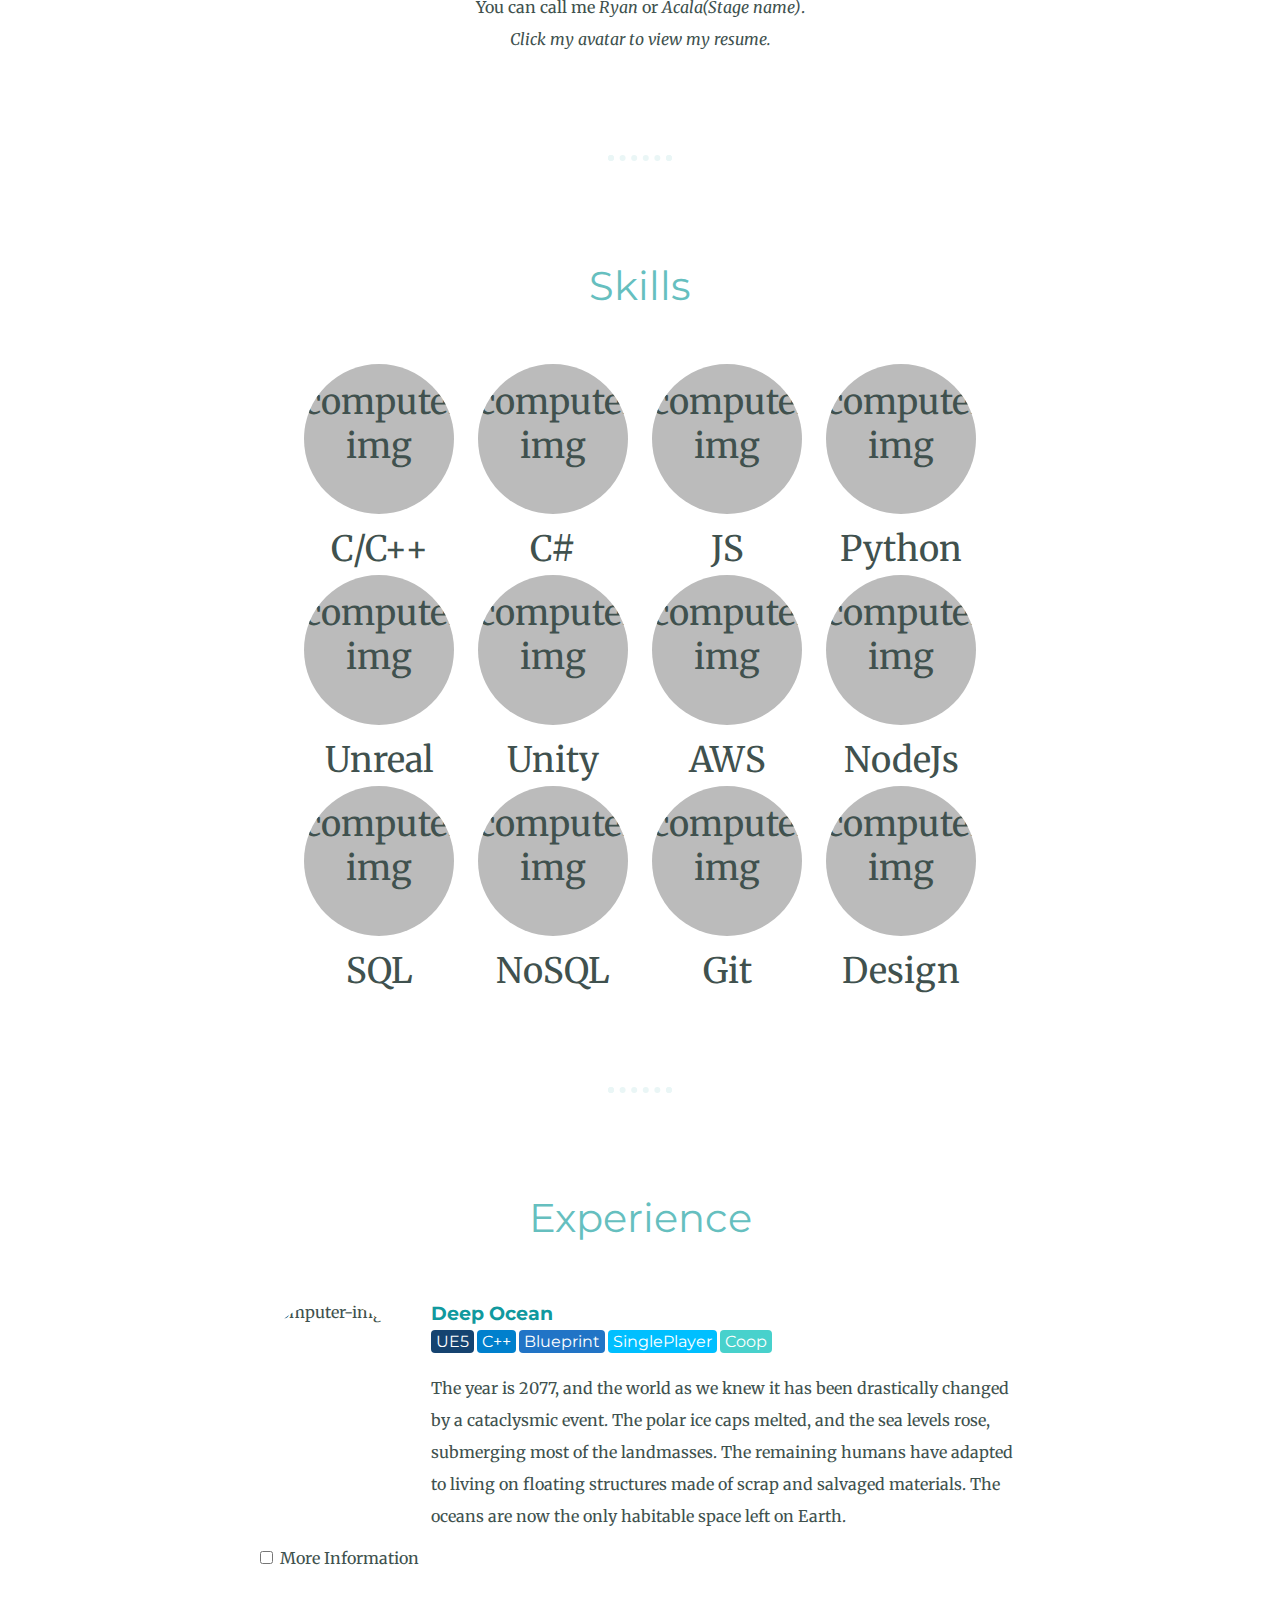
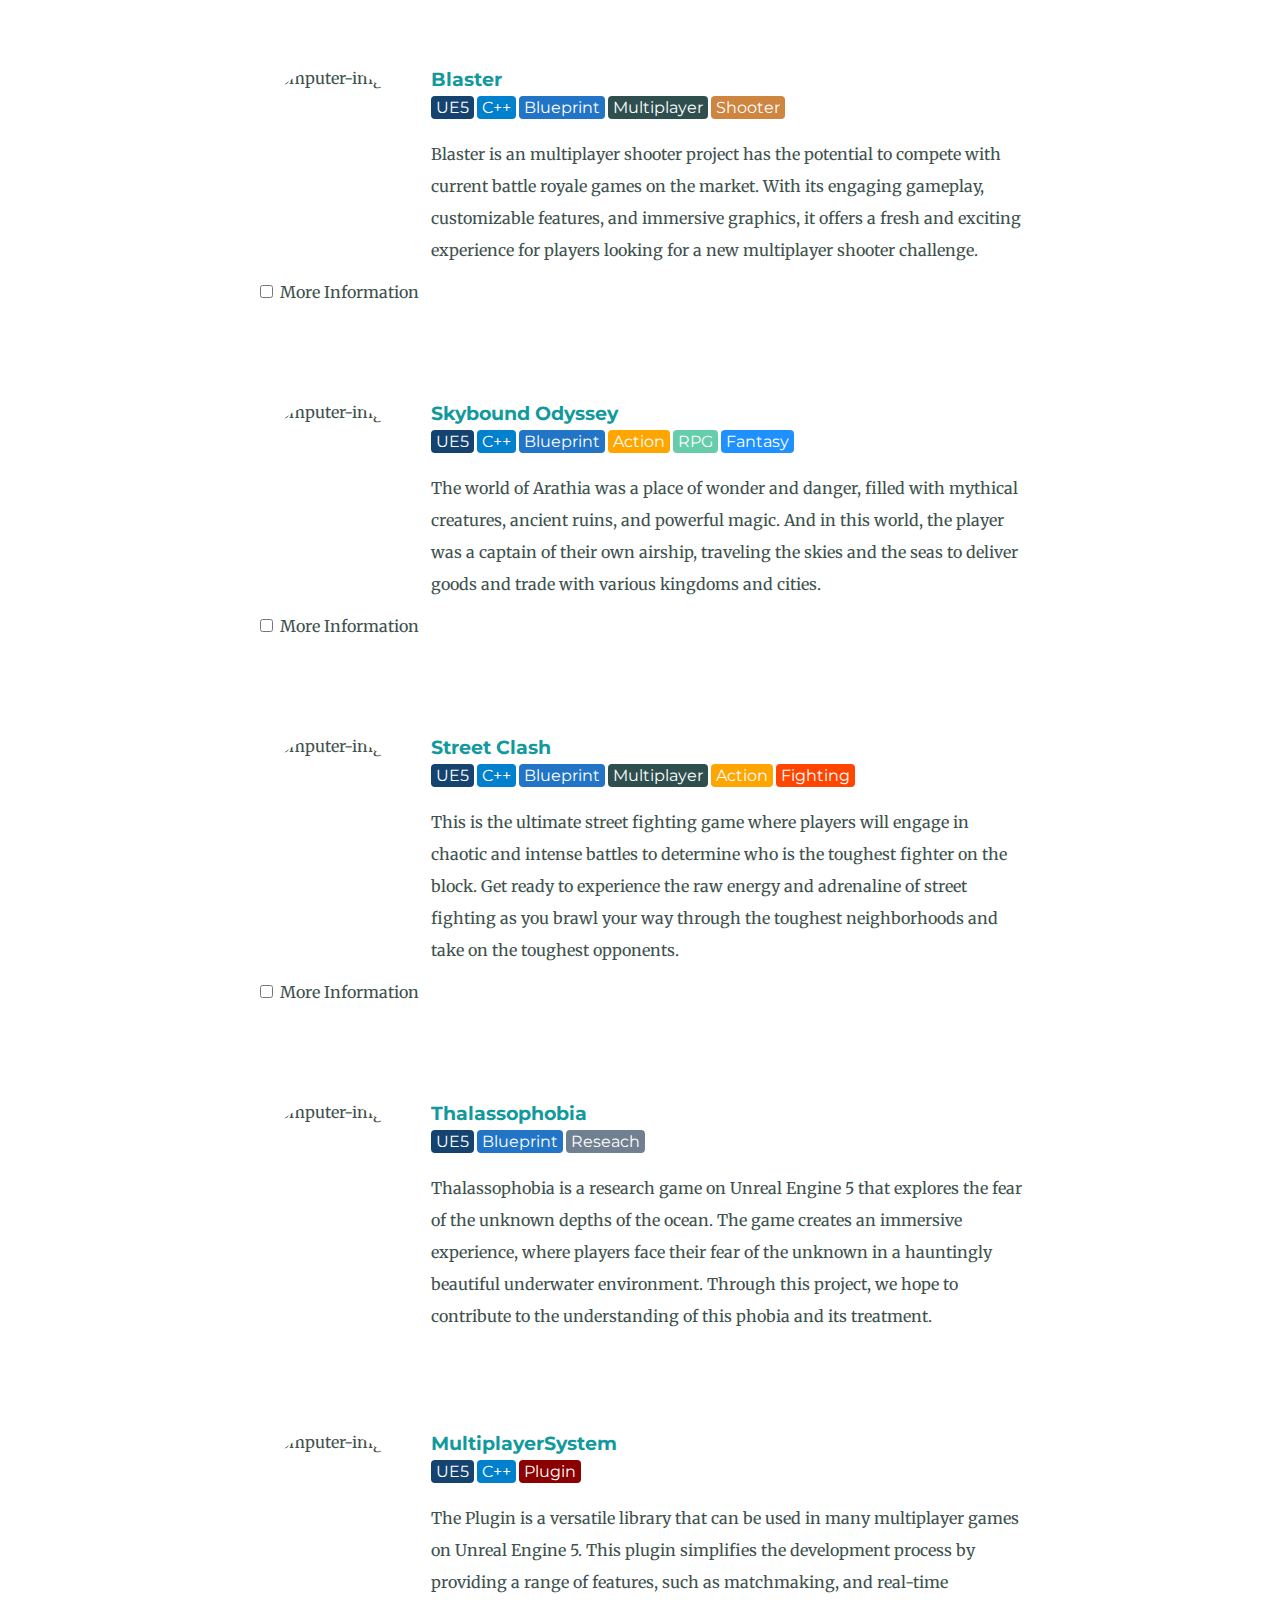
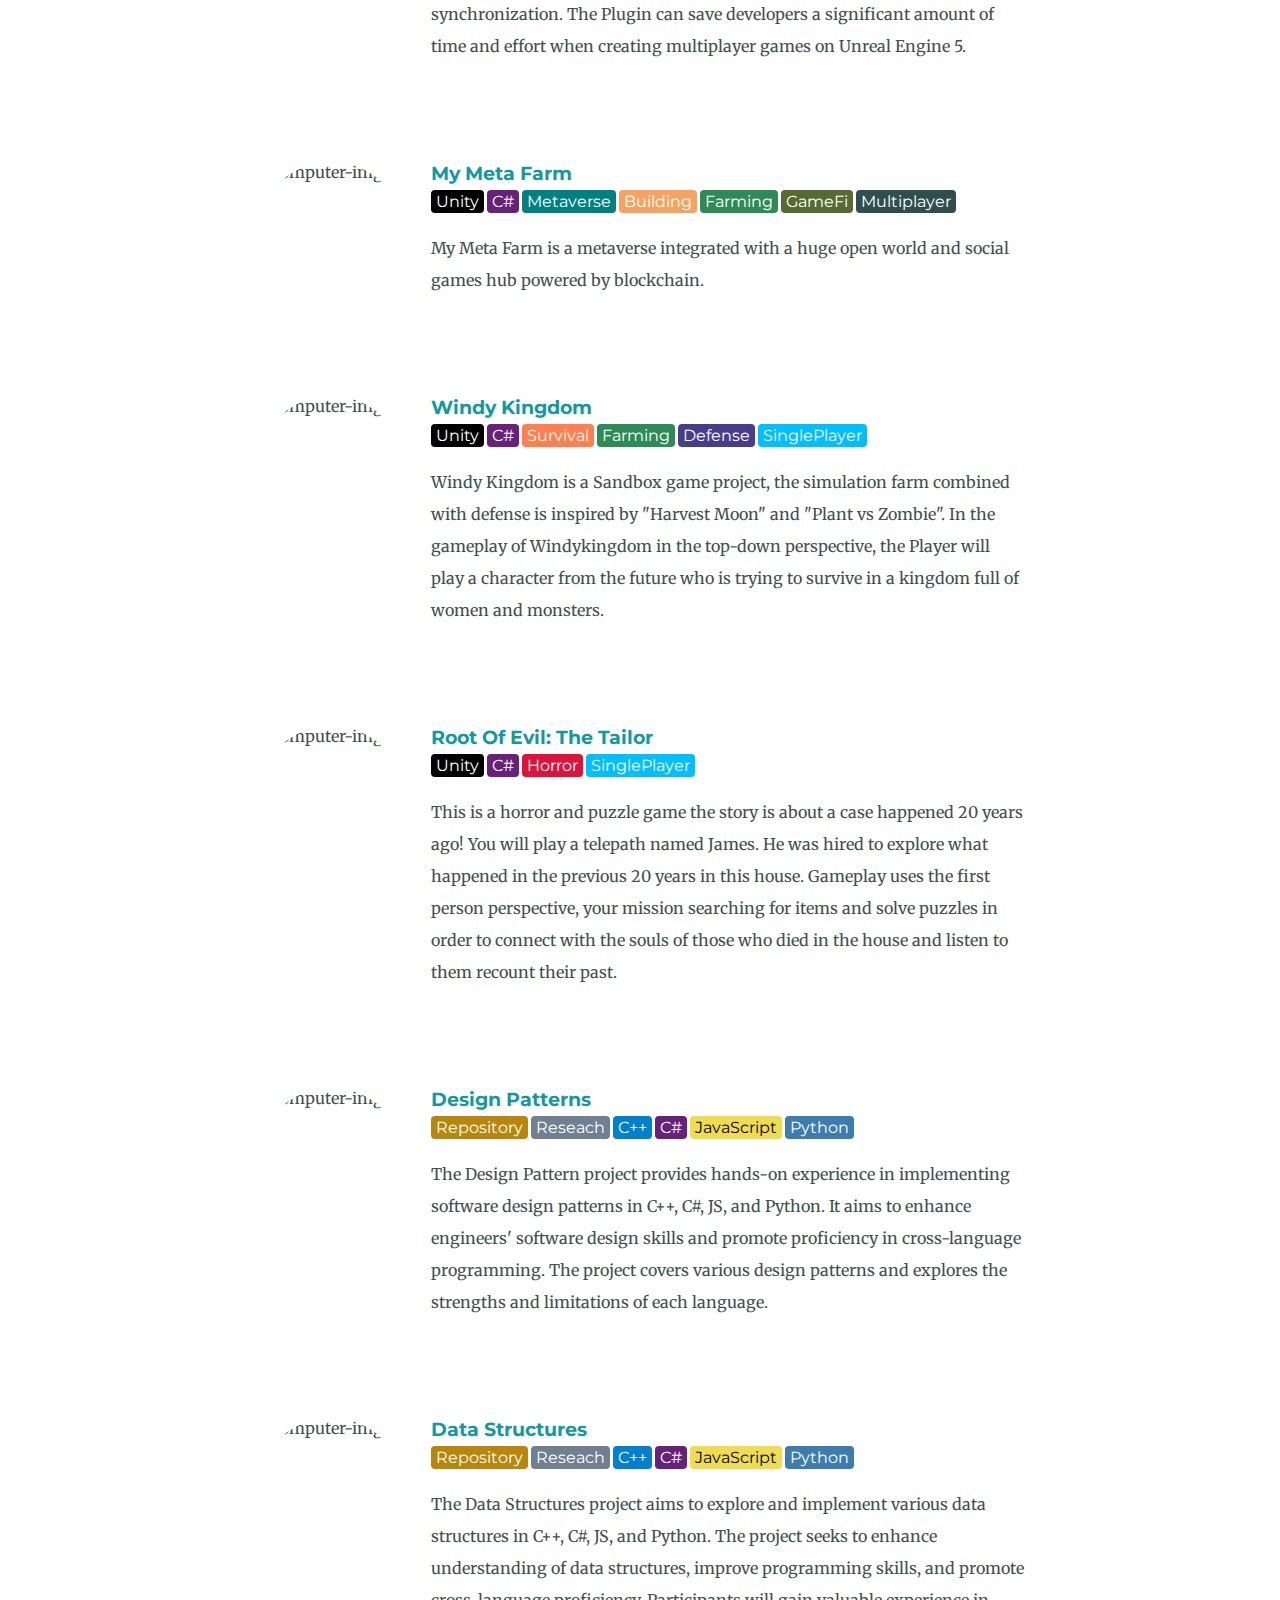
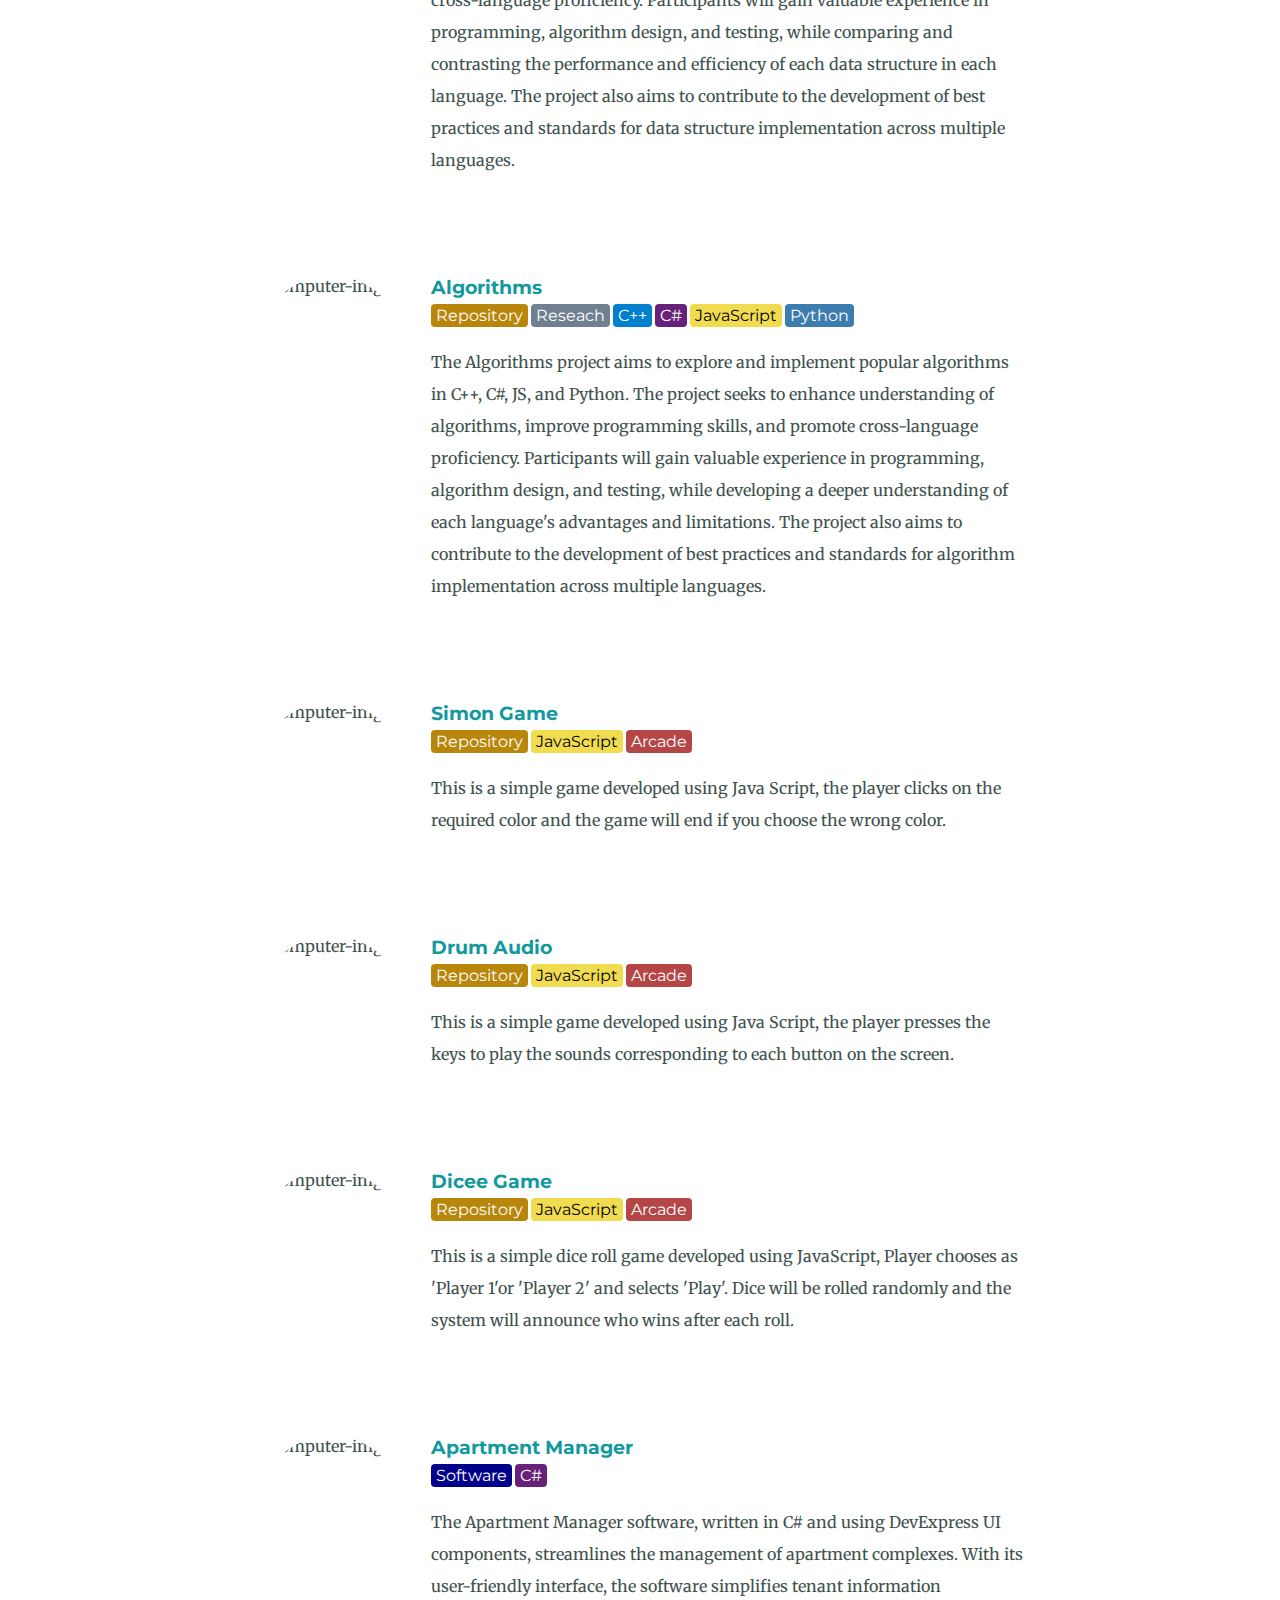
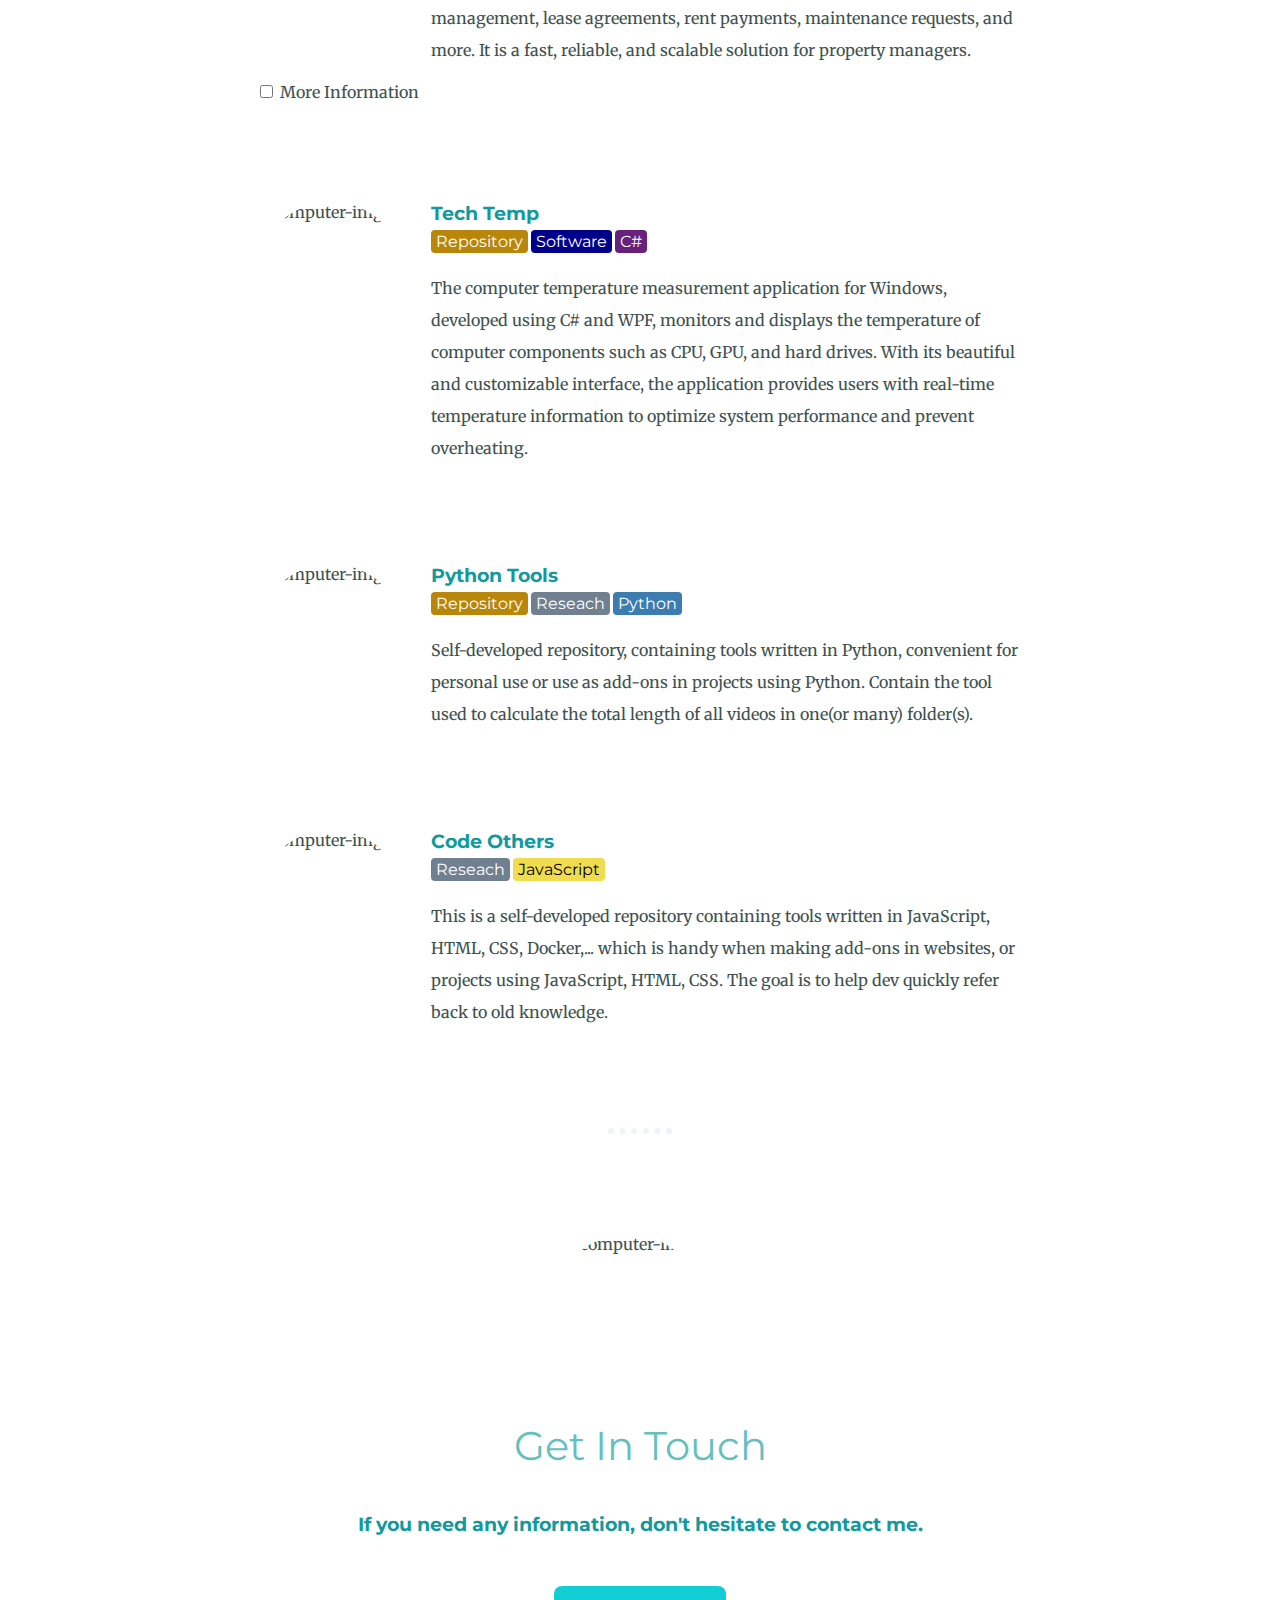
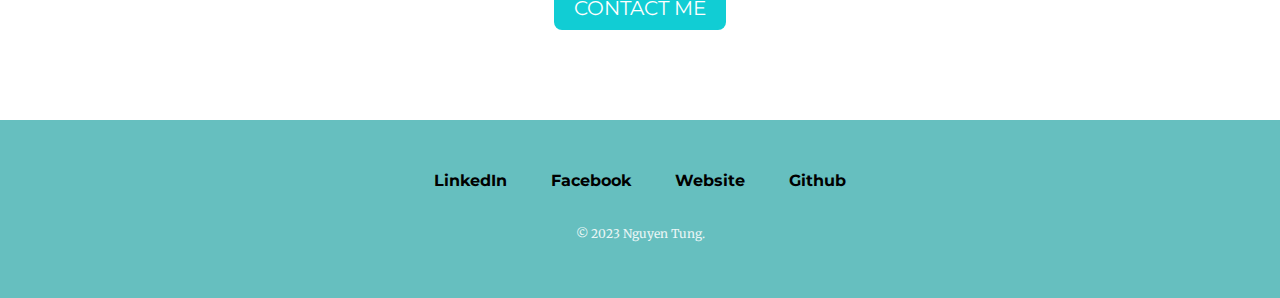
==== commit c1e9b432: "Add 2 new repositories and custom styles" ====
--- a/index.html
+++ b/index.html
@@ -33,7 +33,9 @@
         </a>
       </div>
       <h2>Hi.</h2>
-      <p class="intro">I am an <u>Computer Scientist</u> | <u>Senior Game Developer</u> | <u>Game Director</u> | <u>CTO</u>.</p>
+      <p class="intro">I am an <u>Computer Scientist</u> | <u>Senior Game Developer</u> | <u>Game Director</u> |
+        <u>CTO</u>.
+      </p>
       <p class="intro"> I'm coffee and brew my own computers.</p>
       <p class="intro"> You can call me <i>Ryan</i> or <i>Acala(Stage name)</i>.</p>
       <p class="intro"><i>Click my avatar to view my resume.</i></p>
@@ -103,6 +105,12 @@
         </span>
         <span class="dot">
           <img class="design-img image-cropper"
+            src="https://media1.giphy.com/avatars/mwooodward/cIe5MvDvX4Vc.gif"
+            alt="computer-img">
+          <p>Git</p>
+        </span>
+        <span class="dot">
+          <img class="design-img image-cropper"
             src="https://i.pinimg.com/originals/8b/85/62/8b8562f42f0402989b66dcd5f66c5121.gif" alt="computer-img">
           <p>Design</p>
         </span>
@@ -116,8 +124,8 @@
           alt="computer-img">
         <h3>Deep Ocean </h3>
         <div class="tag-parent">
-          <span class="tag blue">UE5</span><span class="tag blue-sky">SinglePlayer</span><span
-            class="tag tur">Coop</span>
+          <span class="tag unreal">UE5</span><span class="tag cppblue">C++</span><span class="tag blueprint">Blueprint</span><span
+            class="tag blue-sky">SinglePlayer</span><span class="tag tur">Coop</span>
         </div>
         <p class="d-flex"> The year is 2077, and the world as we knew it has been drastically changed by a cataclysmic
           event. The
@@ -154,8 +162,8 @@
           alt="computer-img">
         <h3>Blaster </h3>
         <div class="tag-parent">
-          <span class="tag blue">UE5</span><span class="tag dsgrey">Multiplayer</span><span
-            class="tag peru">Shooter</span>
+          <span class="tag unreal">UE5</span><span class="tag cppblue">C++</span><span class="tag blueprint">Blueprint</span><span
+            class="tag dsgrey">Multiplayer</span><span class="tag peru">Shooter</span>
         </div>
         <p class="d-flex">Blaster is an multiplayer shooter project has the potential to compete with current battle
           royale games on
@@ -188,8 +196,8 @@
           alt="computer-img">
         <h3>Skybound Odyssey </h3>
         <div class="tag-parent">
-          <span class="tag blue">UE5</span><span class="tag orange">Action</span><span
-            class="tag maquam">RPG</span><span class="tag dogblue">Fantasy</span>
+          <span class="tag unreal">UE5</span><span class="tag cppblue">C++</span><span class="tag blueprint">Blueprint</span><span
+            class="tag orange">Action</span><span class="tag maquam">RPG</span><span class="tag dogblue">Fantasy</span>
         </div>
         <p class="d-flex">The world of Arathia was a place of wonder and danger, filled with mythical creatures, ancient
           ruins, and
@@ -265,8 +273,9 @@
           alt="computer-img">
         <h3>Street Clash </h3>
         <div class="tag-parent">
-          <span class="tag blue">UE5</span><span class="tag dsgrey">Multiplayer</span><span
-            class="tag orange">Action</span><span class="tag ored">Fighting</span>
+          <span class="tag unreal">UE5</span><span class="tag cppblue">C++</span><span class="tag blueprint">Blueprint</span><span
+            class="tag dsgrey">Multiplayer</span><span class="tag orange">Action</span><span
+            class="tag ored">Fighting</span>
         </div>
         <p class="d-flex">This is the ultimate street fighting game where players will engage in chaotic and intense
           battles to determine who is the toughest fighter on the block. Get ready to experience the raw energy and
@@ -291,7 +300,7 @@
           alt="computer-img">
         <h3>Thalassophobia </h3>
         <div class="tag-parent">
-          <span class="tag blue">UE5</span><span class="tag stgrey">Reseach</span>
+          <span class="tag unreal">UE5</span><span class="tag blueprint">Blueprint</span><span class="tag stgrey">Reseach</span>
         </div>
         <p class="d-flex">Thalassophobia is a research game on Unreal Engine 5 that explores the fear of the unknown
           depths of the
@@ -304,7 +313,7 @@
           src="https://cdn.dribbble.com/users/3191392/screenshots/6172007/dribbble_3.gif" alt="computer-img">
         <h3>MultiplayerSystem </h3>
         <div class="tag-parent">
-          <span class="tag blue">UE5</span><span class="tag dred">Plugin</span>
+          <span class="tag unreal">UE5</span><span class="tag cppblue">C++</span><span class="tag dred">Plugin</span>
         </div>
         <p class="d-flex">The Plugin is a versatile library that can be used in many multiplayer games on Unreal Engine
           5.
@@ -317,10 +326,11 @@
           alt="computer-img">
         <h3>My Meta Farm </h3>
         <div class="tag-parent">
-          <span class="tag black">Unity</span><span class="tag teal">Metaverse</span><span
-            class="tag sandybrown">Building</span><span class="tag seagreen">Farming</span><span
-            class="tag dog">GameFi</span><span class="tag dsgrey">Multiplayer</span>
-          </div>
+          <span class="tag black">Unity</span><span class="tag csviolet">C#</span><span
+            class="tag teal">Metaverse</span><span class="tag sandybrown">Building</span><span
+            class="tag seagreen">Farming</span><span class="tag dog">GameFi</span><span
+            class="tag dsgrey">Multiplayer</span>
+        </div>
         <p class="d-flex">My Meta Farm is a metaverse integrated with a huge open world and social games hub powered by
           blockchain.</p>
       </div>
@@ -330,9 +340,9 @@
           alt="computer-img">
         <h3>Windy Kingdom </h3>
         <div class="tag-parent">
-          <span class="tag black">Unity</span><span class="tag coral">Survival</span><span
-            class="tag seagreen">Farming</span><span class="tag dsblue">Defense</span><span
-            class="tag blue-sky">SinglePlayer</span>
+          <span class="tag black">Unity</span><span class="tag csviolet">C#</span><span
+            class="tag coral">Survival</span><span class="tag seagreen">Farming</span><span
+            class="tag dsblue">Defense</span><span class="tag blue-sky">SinglePlayer</span>
         </div>
         <p class="d-flex">Windy Kingdom is a Sandbox game project, the simulation farm combined with defense is inspired
           by "Harvest
@@ -345,7 +355,8 @@
           alt="computer-img">
         <h3>Root Of Evil: The Tailor </h3>
         <div class="tag-parent">
-          <span class="tag black">Unity</span><span class="tag crimson">Horror</span><span class="tag blue-sky">SinglePlayer</span>
+          <span class="tag black">Unity</span><span class="tag csviolet">C#</span><span
+            class="tag crimson">Horror</span><span class="tag blue-sky">SinglePlayer</span>
         </div>
         <p class="d-flex">This is a horror and puzzle game the story is about a case happened 20 years ago! You will
           play a telepath
@@ -360,7 +371,9 @@
           alt="computer-img">
         <h3><a class="no-margin" href="https://github.com/nguyentungg/DesignPatterns">Design Patterns </a></h3>
         <div class="tag-parent">
-          <span class="tag dgr">Repository</span><span class="tag stgrey">Reseach</span>
+          <span class="tag dgr">Repository</span><span class="tag stgrey">Reseach</span><span
+            class="tag cppblue">C++</span><span class="tag csviolet">C#</span><span
+            class="tag jsyellow">JavaScript</span><span class="tag pyblue">Python</span>
         </div>
         <p class="d-flex">The Design Pattern project provides hands-on experience in implementing software design
           patterns in C++, C#, JS, and Python. It aims to enhance engineers' software design skills and promote
@@ -373,7 +386,9 @@
           alt="computer-img">
         <h3><a class="no-margin" href="https://github.com/nguyentungg/DataStructures">Data Structures </a></h3>
         <div class="tag-parent">
-          <span class="tag dgr">Repository</span><span class="tag stgrey">Reseach</span>
+          <span class="tag dgr">Repository</span><span class="tag stgrey">Reseach</span><span
+            class="tag cppblue">C++</span><span class="tag csviolet">C#</span><span
+            class="tag jsyellow">JavaScript</span><span class="tag pyblue">Python</span>
         </div>
         <p class="d-flex">The Data Structures project aims to explore and implement various data structures in C++, C#,
           JS, and Python.
@@ -388,7 +403,7 @@
           alt="computer-img">
         <h3><a class="no-margin" href="https://github.com/nguyentungg/Algorithms">Algorithms </a></h3>
         <div class="tag-parent">
-          <span class="tag dgr">Repository</span><span class="tag stgrey">Reseach</span>
+          <span class="tag dgr">Repository</span><span class="tag stgrey">Reseach</span><span class="tag cppblue">C++</span><span class="tag csviolet">C#</span><span class="tag jsyellow">JavaScript</span><span class="tag pyblue">Python</span>
         </div>
         <p class="d-flex">The Algorithms project aims to explore and implement popular algorithms in C++, C#, JS, and
           Python. The
@@ -404,7 +419,8 @@
           alt="computer-img">
         <h3><a href="https://github.com/nguyentungg/simon-game" class="no-margin">Simon Game </a></h3>
         <div class="tag-parent">
-          <span class="tag dgr">Repository</span><span class="tag steelblue">Arcade</span>
+          <span class="tag dgr">Repository</span><span class="tag jsyellow">JavaScript</span><span
+            class="tag arcadeco">Arcade</span>
         </div>
         <p class="d-flex">This is a simple game developed using Java Script, the player clicks on the required color and
           the game will
@@ -416,7 +432,8 @@
           alt="computer-img">
         <h3><a href="https://github.com/nguyentungg/drum-audio" class="no-margin">Drum Audio </a></h3>
         <div class="tag-parent">
-          <span class="tag dgr">Repository</span><span class="tag steelblue">Arcade</span>
+          <span class="tag dgr">Repository</span><span class="tag jsyellow">JavaScript</span><span
+            class="tag arcadeco">Arcade</span>
         </div>
         <p class="d-flex">This is a simple game developed using Java Script, the player presses the keys to play the
           sounds
@@ -428,7 +445,8 @@
           alt="computer-img">
         <h3><a href="https://github.com/nguyentungg/dicee-game" class="no-margin">Dicee Game </a></h3>
         <div class="tag-parent">
-          <span class="tag dgr">Repository</span><span class="tag steelblue">Arcade</span>
+          <span class="tag dgr">Repository</span><span class="tag jsyellow">JavaScript</span><span
+            class="tag arcadeco">Arcade</span>
         </div>
         <p class="d-flex">This is a simple dice roll game developed using JavaScript, Player chooses as 'Player 1'or
           'Player 2' and
@@ -440,7 +458,7 @@
           alt="computer-img">
         <h3>Apartment Manager </h3>
         <div class="tag-parent">
-          <span class="tag dgr">Repository</span><span class="tag dblue">Software</span>
+          <span class="tag dblue">Software</span><span class="tag csviolet">C#</span>
         </div>
         <p class="d-flex">The Apartment Manager software, written in C# and using DevExpress UI components, streamlines
           the management
@@ -468,7 +486,8 @@
           alt="computer-img">
         <h3><a href="https://github.com/nguyentungg/techtemp" class="no-margin">Tech Temp </a></h3>
         <div class="tag-parent">
-          <span class="tag dgr">Repository</span><span class="tag dblue">Software</span>
+          <span class="tag dgr">Repository</span><span class="tag dblue">Software</span><span
+            class="tag csviolet">C#</span>
         </div>
         <p class="d-flex">The computer temperature measurement application for Windows, developed using C# and WPF,
           monitors and
@@ -478,23 +497,28 @@
       </div>
       <div class="skill-row">
         <img class="design-img image-cropper"
-          src="https://media.giphy.com/media/KAq5w47R9rmTuvWOWa/giphy.gif"
+          src="https://media.giphy.com/media/v1.Y2lkPTc5MGI3NjExOTQ0Y2UyYmY1N2I5NjU1NTg3ZmY5M2Y4ODA5NjNhMzc5MjY0NmQ5NSZlcD12MV9pbnRlcm5hbF9naWZzX2dpZklkJmN0PWc/qSSeEgaI8U06jVeQT6/giphy.gif"
           alt="computer-img">
         <h3><a href="https://github.com/nguyentungg/python-tools" class="no-margin">Python Tools</a></h3>
         <div class="tag-parent">
-          <span class="tag dgr">Repository</span><span class="tag stgrey">Reseach</span>
-        </div>
-        <p class="d-flex">Self-developed repository containing tools written in Python, convenient for personal use or use as add-ons in projects using Python.</p>
-      </div>
-      <div class="skill-row">
-        <img class="design-img image-cropper"
-          src="https://camo.githubusercontent.com/53e4f5a2f33be977b2621cd61be829829a67158735ee3f76c6af015ebe9a0af6/68747470733a2f2f6d656469612e67697068792e636f6d2f6d656469612f6c6e377a32655772696951416c6c6656636e2f67697068792e676966"
+          <span class="tag dgr">Repository</span><span class="tag stgrey">Reseach</span><span
+            class="tag pyblue">Python</span>
+        </div>
+        <p class="d-flex">Self-developed repository, containing tools written in Python, convenient for personal use or
+          use as add-ons in projects using Python. Contain the tool used to calculate the total length of all videos in
+          one(or many) folder(s).</p>
+      </div>
+      <div class="skill-row">
+        <img class="design-img image-cropper"
+          src="https://media.giphy.com/media/v1.Y2lkPTc5MGI3NjExZTZlNmRkZWIwYTFiNDkwYjM2NzU1OGFhZjk0MWUxOGEwYWQ3ZDJkOCZlcD12MV9pbnRlcm5hbF9naWZzX2dpZklkJmN0PWc/bC6J11t22birwCCCn8/giphy.gif"
           alt="computer-img">
         <h3><a href="https://github.com/nguyentungg/code-others" class="no-margin">Code Others</a></h3>
         <div class="tag-parent">
-          <span class="tag dgr">Repository</span><span class="tag stgrey">Reseach</span>
-        </div>
-        <p class="d-flex">This is a self-developed repository containing tools written in JavaScript, HTML, CSS which is handy when making add-ons in websites, or projects using JavaScript, HTML, CSS.</p>
+          <span class="tag stgrey">Reseach</span><span class="tag jsyellow">JavaScript</span>
+        </div>
+        <p class="d-flex">This is a self-developed repository containing tools written in JavaScript, HTML, CSS,
+          Docker,... which is handy when making add-ons in websites, or projects using JavaScript, HTML, CSS. The goal
+          is to help dev quickly refer back to old knowledge.</p>
       </div>
     </div>
     <hr>
--- a/css/styles.css
+++ b/css/styles.css
@@ -154,20 +154,21 @@
 }
 
 /*------------------------TAG-------------------------*/
-.tag-parent{
+.tag-parent {
   display: flex;
-	flex-direction: row;
-	flex-wrap: wrap;
-	justify-content: flex-start;
-	align-items: stretch;
-	align-content: stretch;
+  flex-direction: row;
+  flex-wrap: wrap;
+  justify-content: flex-start;
+  align-items: stretch;
+  align-content: stretch;
   padding-top: 5px;
 }
 
 .tag {
   background-color: #11cdd4;
   border-radius: 4px;
-  margin-right: 2px;
+  margin-right: 3px;
+  margin-bottom: 3px;
   padding: 2px 5px 2px 5px;
   text-align: center;
   font-family: 'Montserrat', sans-serif;
@@ -313,6 +314,34 @@
   color: white;
 }
 
+.cppblue {
+  background-color: #0080cd;
+  color: white;
+}
+.csviolet {
+  background-color: #68217a;
+  color: white;
+}
+.jsyellow {
+  background-color: #f0dc4e;
+  color: black;
+}
+.pyblue {
+  background-color: #3c7caf;
+  color: white;
+}
+.arcadeco {
+  background-color: #B44646;
+  color: white;
+}
+.blueprint {
+  background-color: #2174c6;
+  color: white;
+}
+.unreal {
+  background-color: #154370;
+  color: white;
+}
 .ored {
   background-color: #FF4500;
   color: white;
@@ -343,7 +372,6 @@
 .d-flex {
   display: flex;
 }
-
 
 .expandable-content {
   max-height: 0;
@@ -483,12 +511,15 @@
   .top-container {
     background-image: url("../images/bg/1024x768-780348-steampunk-Airship-Fantastic-world.jpg");
   }
+
   .intro {
     width: 60%;
   }
+
   .skill-row {
     width: 80%;
   }
+
   .p-title {
     padding-top: 28%;
   }
@@ -499,12 +530,15 @@
   .top-container {
     background-image: url("../images/bg/480x270-780348-steampunk-Airship-Fantastic-world.jpg");
   }
+
   .intro {
     width: 60%;
   }
+
   .skill-row {
     width: 80%;
   }
+
   .p-title {
     padding-top: 28%;
   }
@@ -515,12 +549,15 @@
   .top-container {
     background-image: url("../images/bg/480x270-780348-steampunk-Airship-Fantastic-world.jpg");
   }
+
   .intro {
     width: 60%;
   }
+
   .skill-row {
     width: 80%;
   }
+
   .p-title {
     padding-top: 28%;
   }
@@ -531,12 +568,15 @@
   .top-container {
     background-image: url("../images/bg/640x360-780348-steampunk-Airship-Fantastic-world.jpg");
   }
+
   .intro {
     width: 60%;
   }
+
   .skill-row {
     width: 80%;
   }
+
   .p-title {
     padding-top: 28%;
   }
@@ -547,36 +587,45 @@
   .top-container {
     background-image: url("../images/bg/640x360-780348-steampunk-Airship-Fantastic-world.jpg");
   }
+
   .skill-row {
     width: 80%;
   }
+
   .p-title {
     padding-top: 28%;
   }
+
   .intro {
     width: 60%;
   }
 }
+
 /* For Mobile Phones Portrait or Landscape View */
 @media screen and (max-device-width: 375px) {
   .top-container {
     background-image: url("../images/bg/375x210-780348-steampunk-Airship-Fantastic-world.jpg");
   }
+
   .skill-row {
     width: 80%;
   }
+
   .p-title {
     padding-top: 28%;
   }
 }
+
 /* For iPhone 4 Portrait or Landscape View */
 @media screen and (max-device-width: 360px) and (-webkit-min-device-pixel-ratio: 2) {
   .top-container {
     background-image: url("../images/bg/360x202-780348-steampunk-Airship-Fantastic-world.jpg");
   }
+
   .p-title {
     padding-top: 28%;
   }
+
   .intro {
     width: 60%;
   }
@@ -587,7 +636,8 @@
   .top-container {
     background-image: url("../images/bg/320x180-780348-steampunk-Airship-Fantastic-world.jpg");
   }
+
   .intro {
     width: 60%;
   }
-}
+}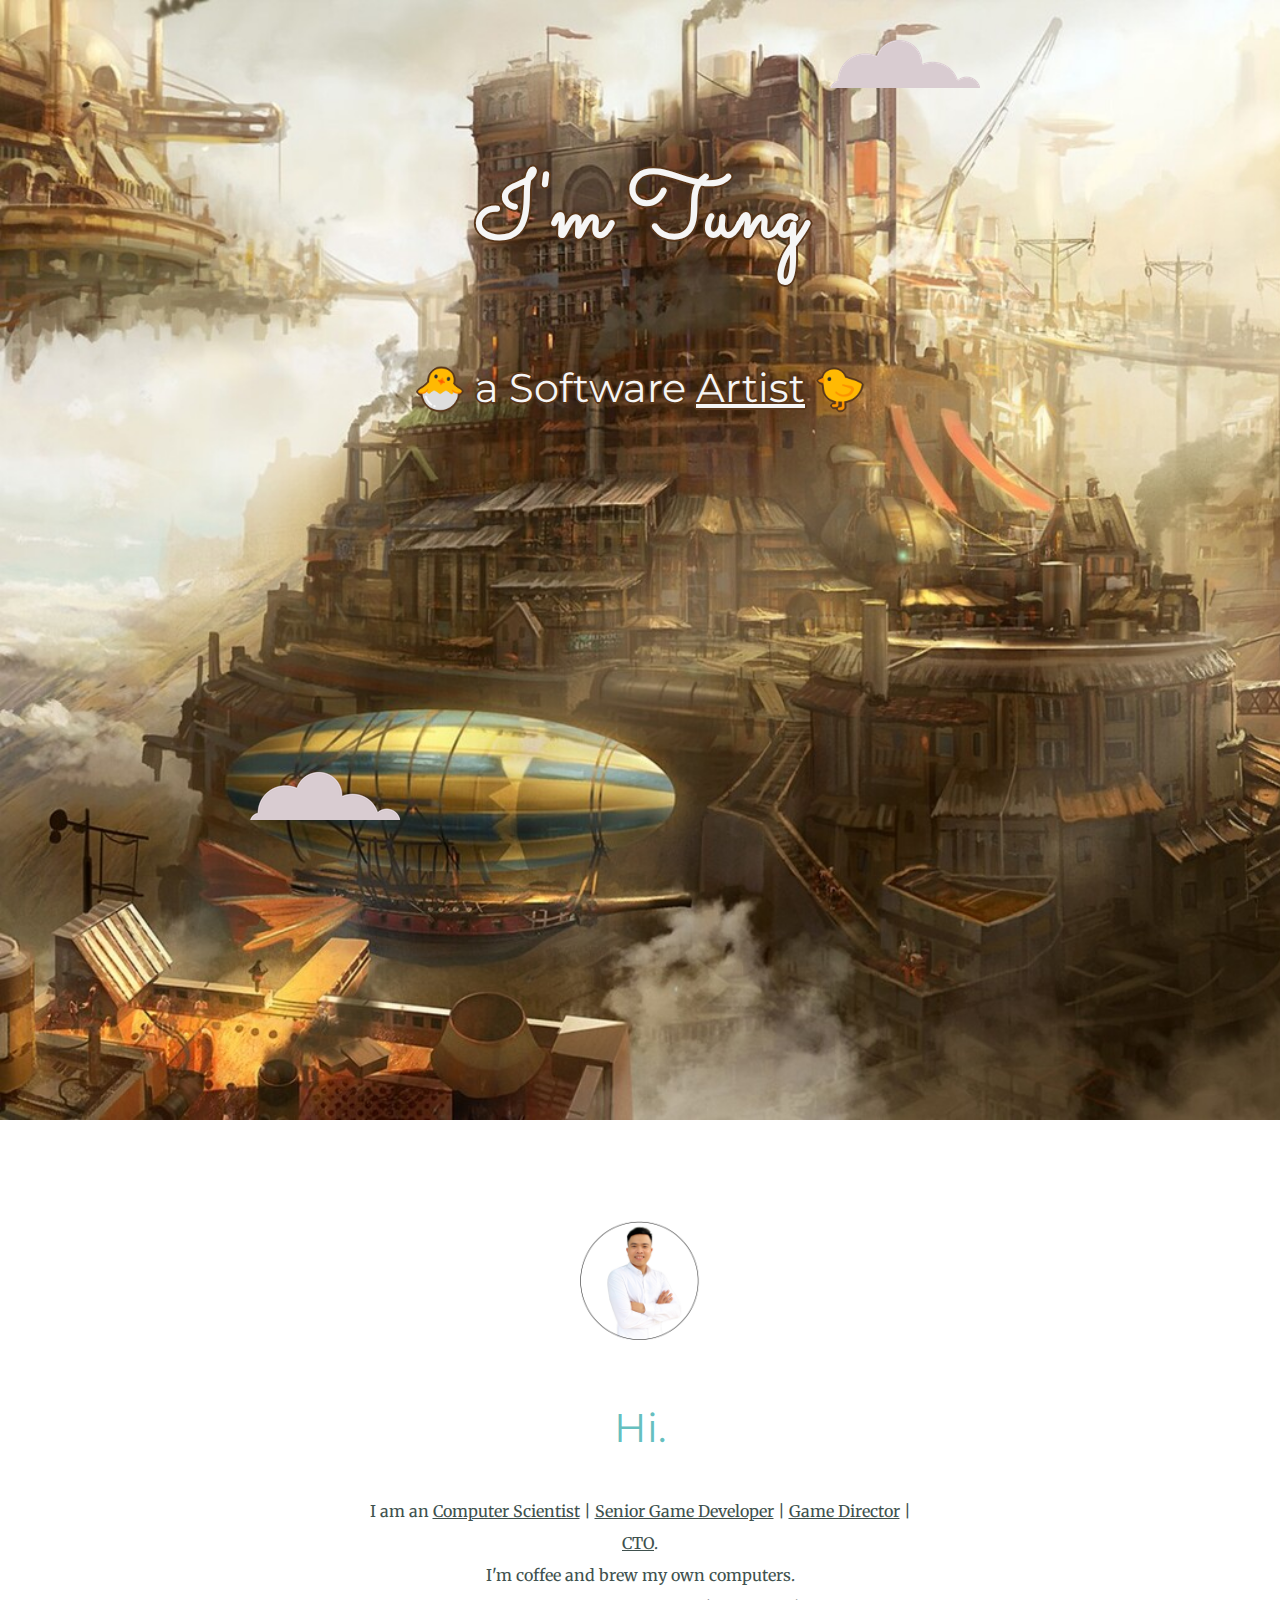
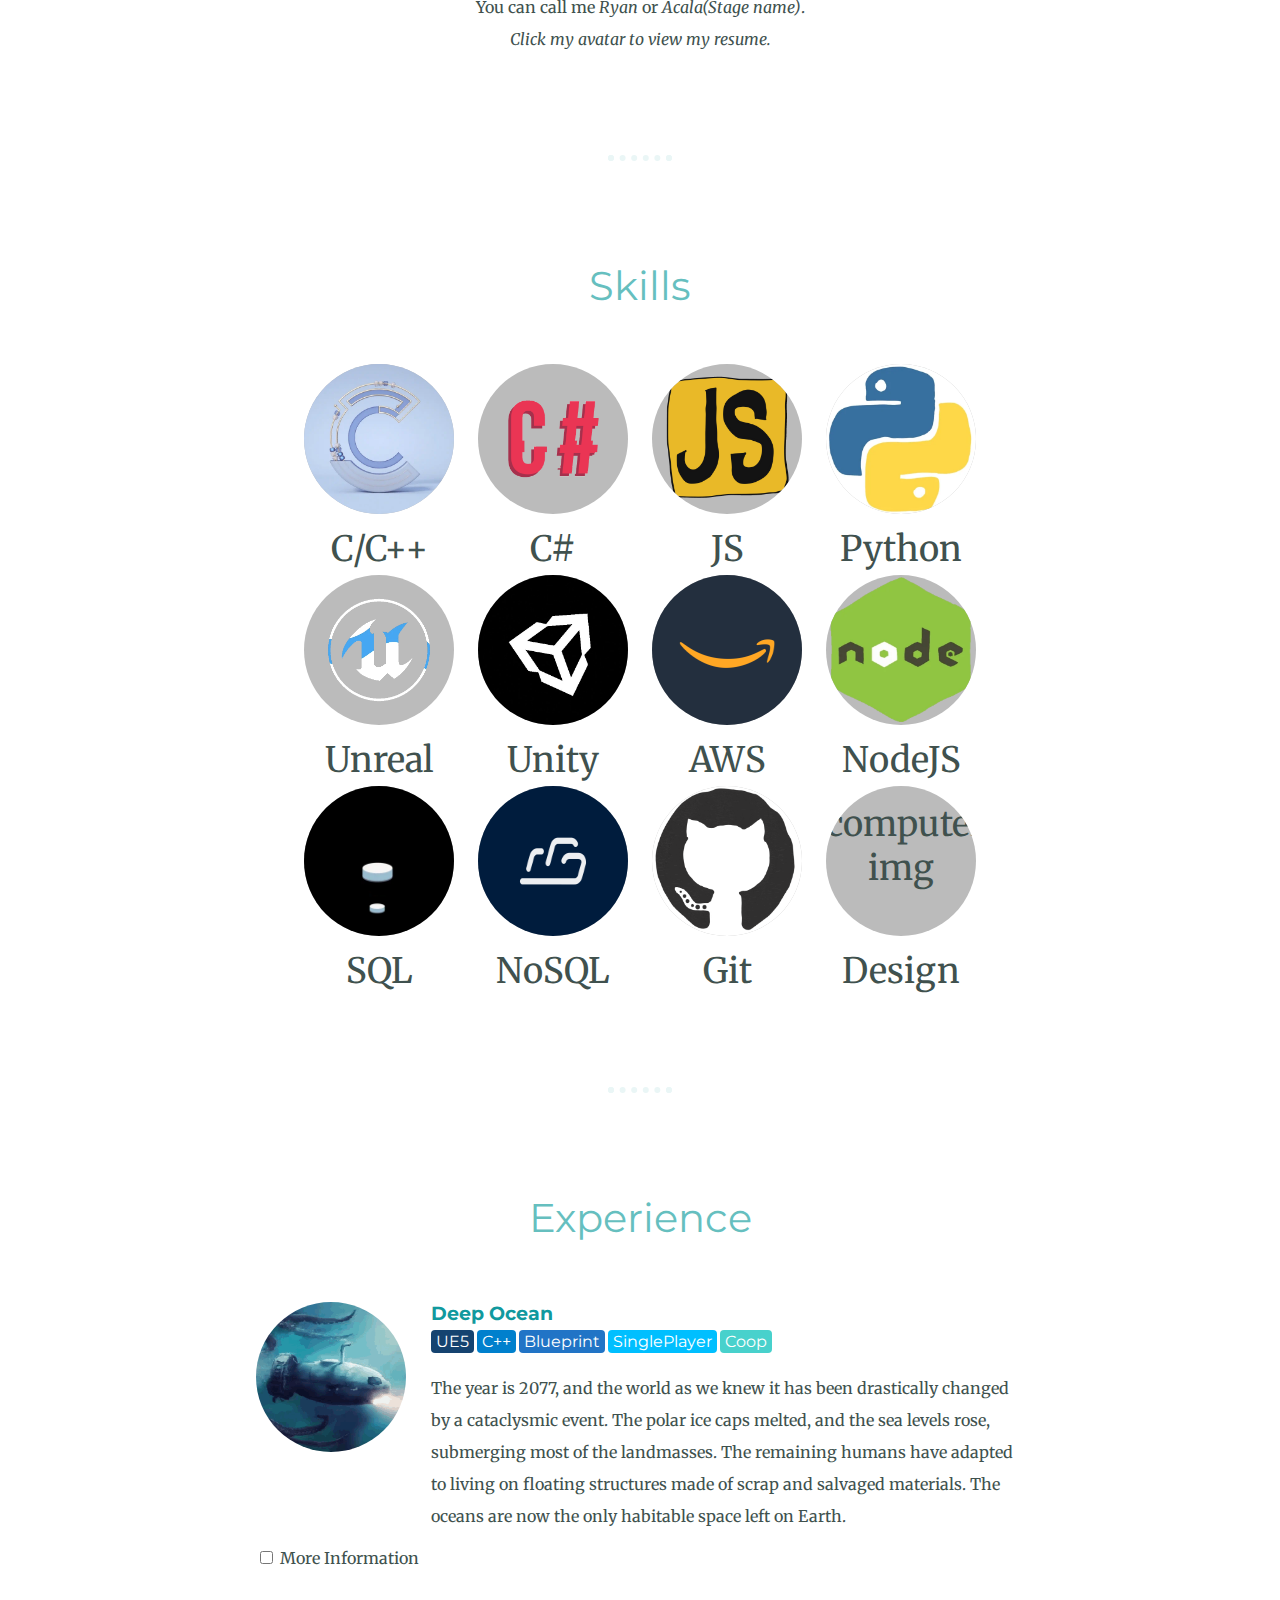
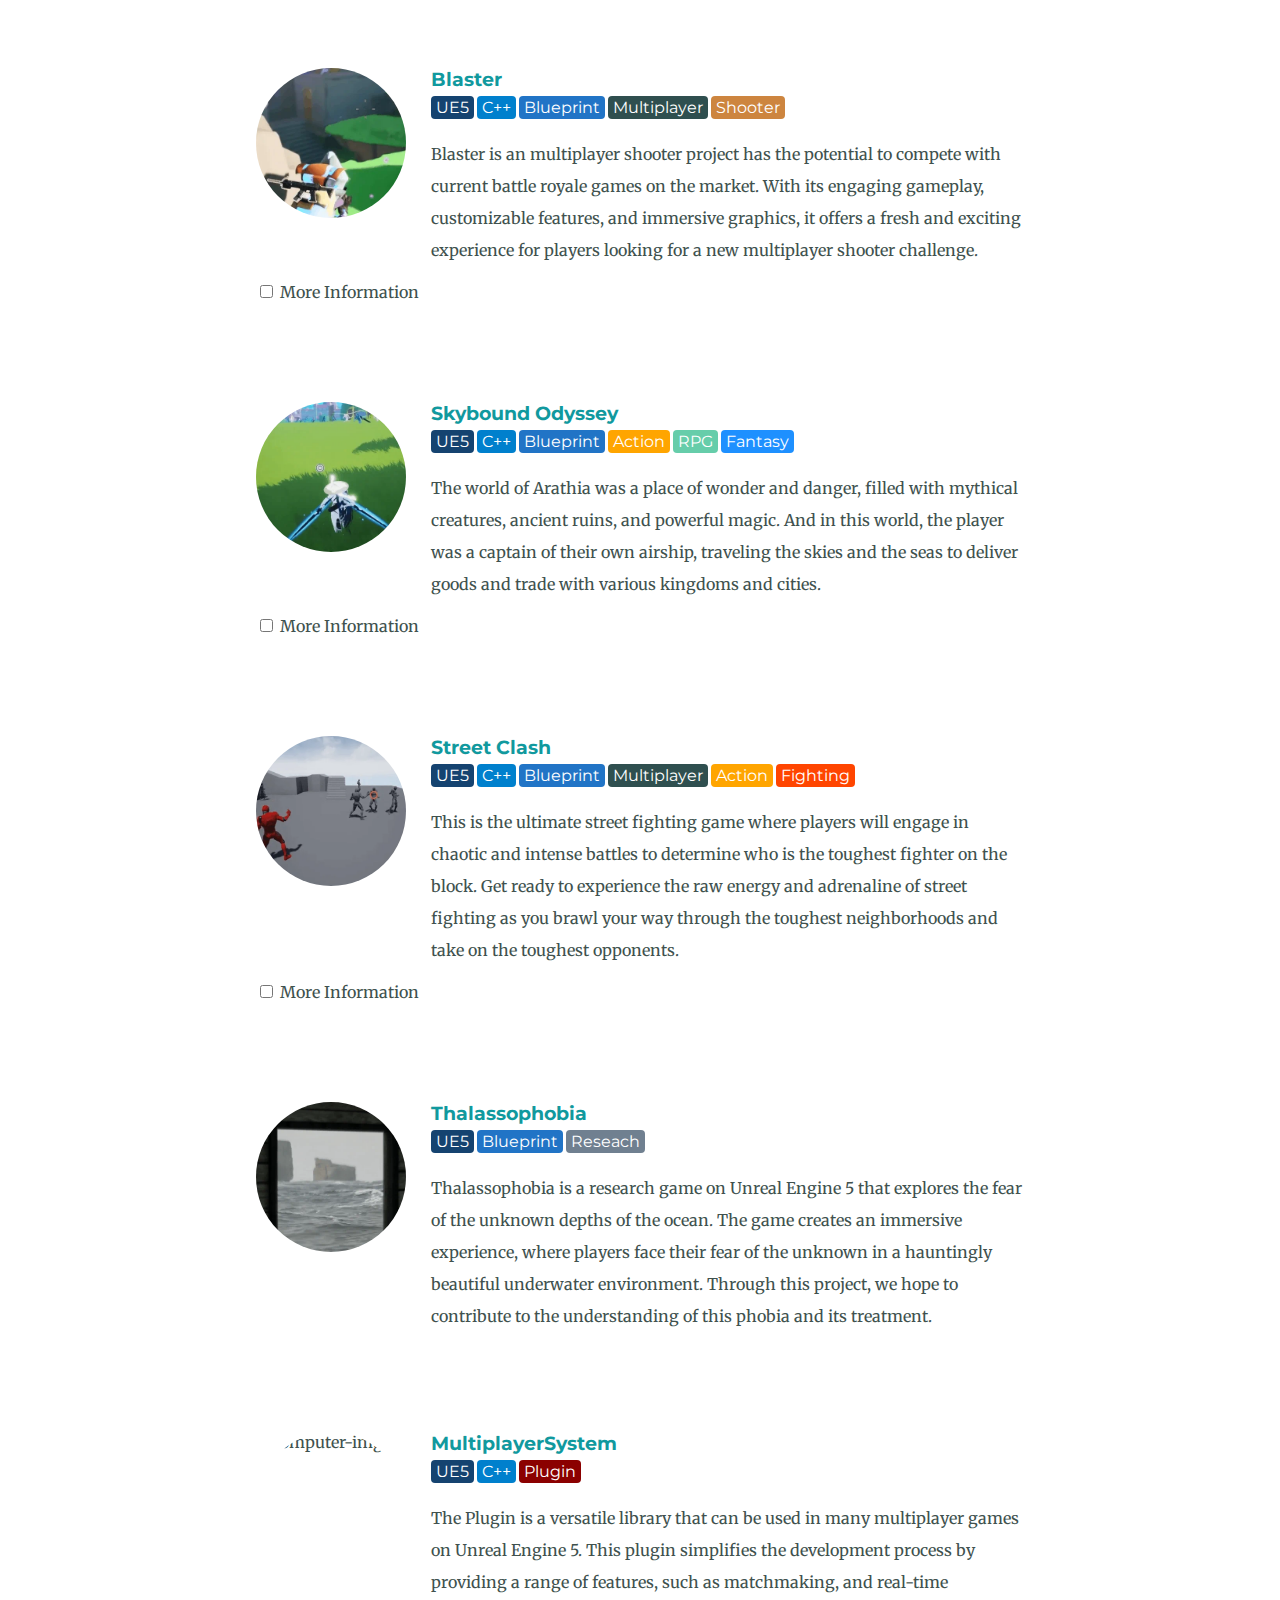
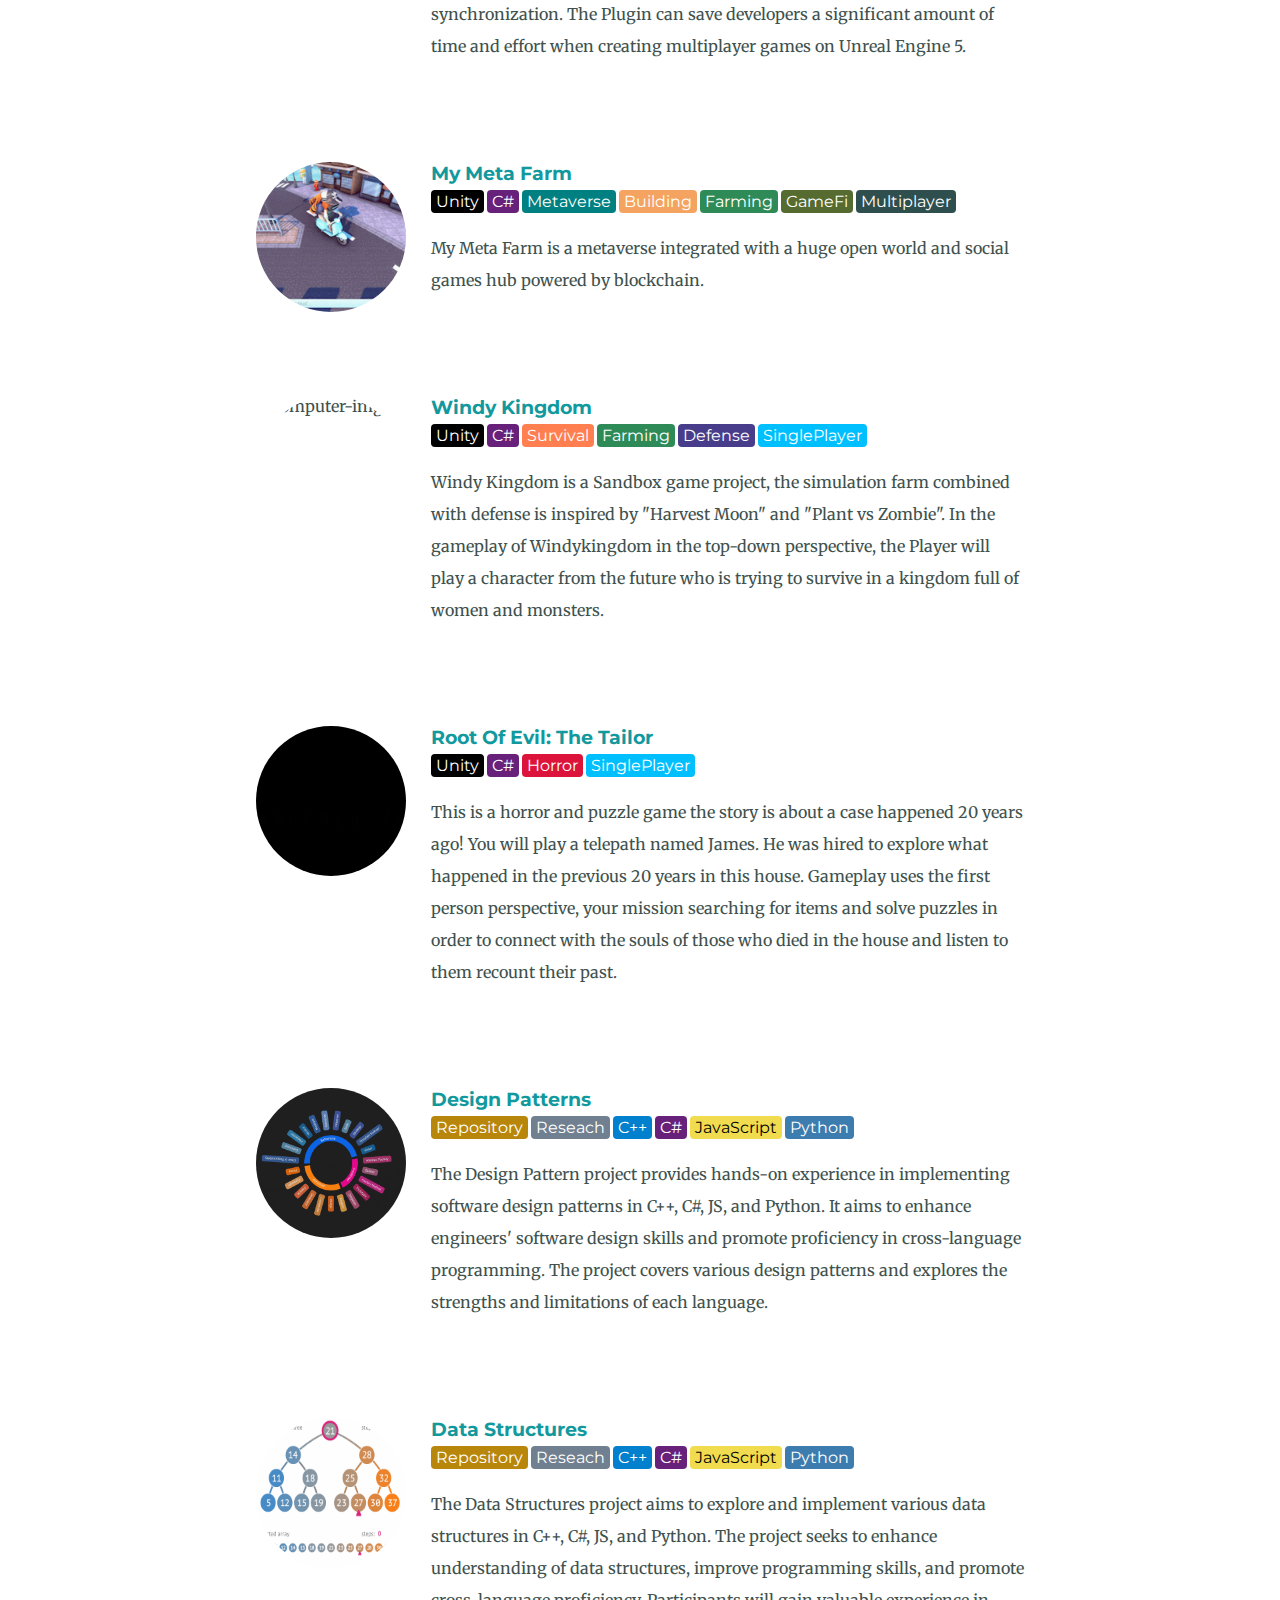
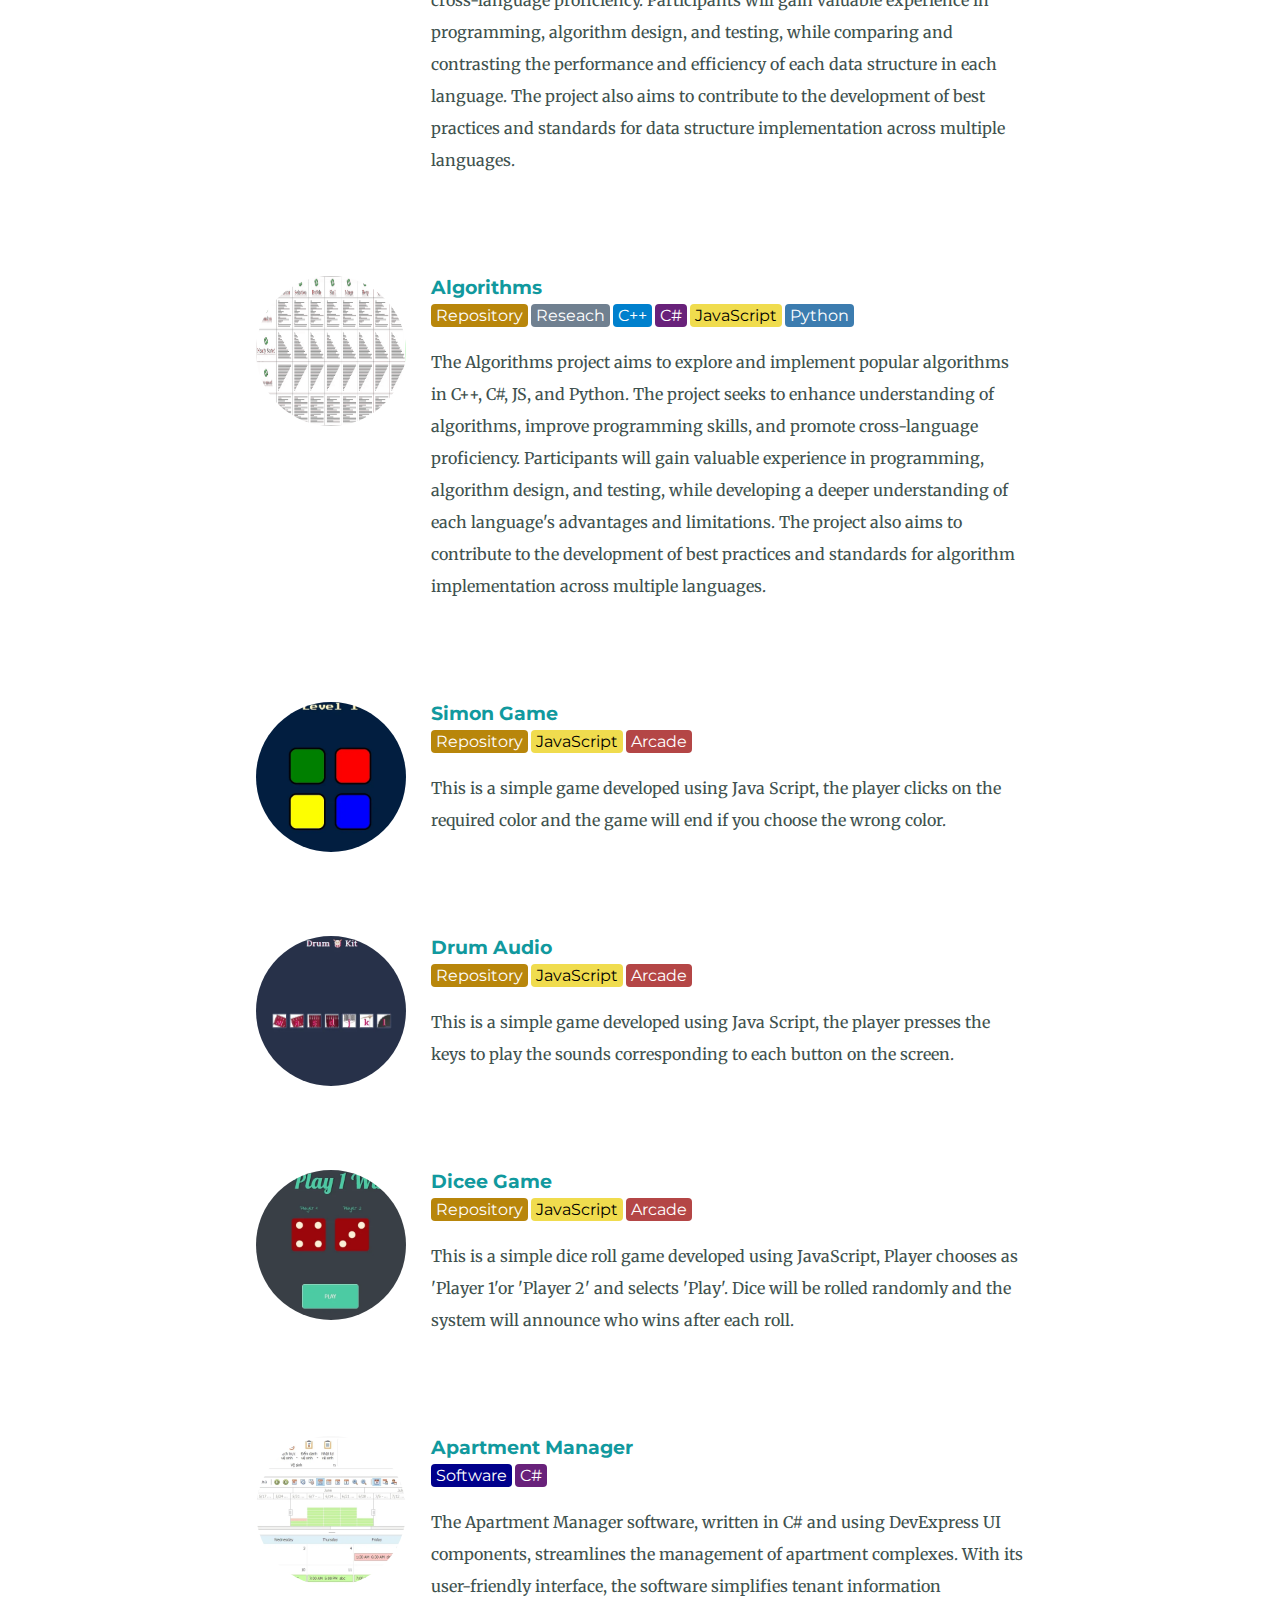
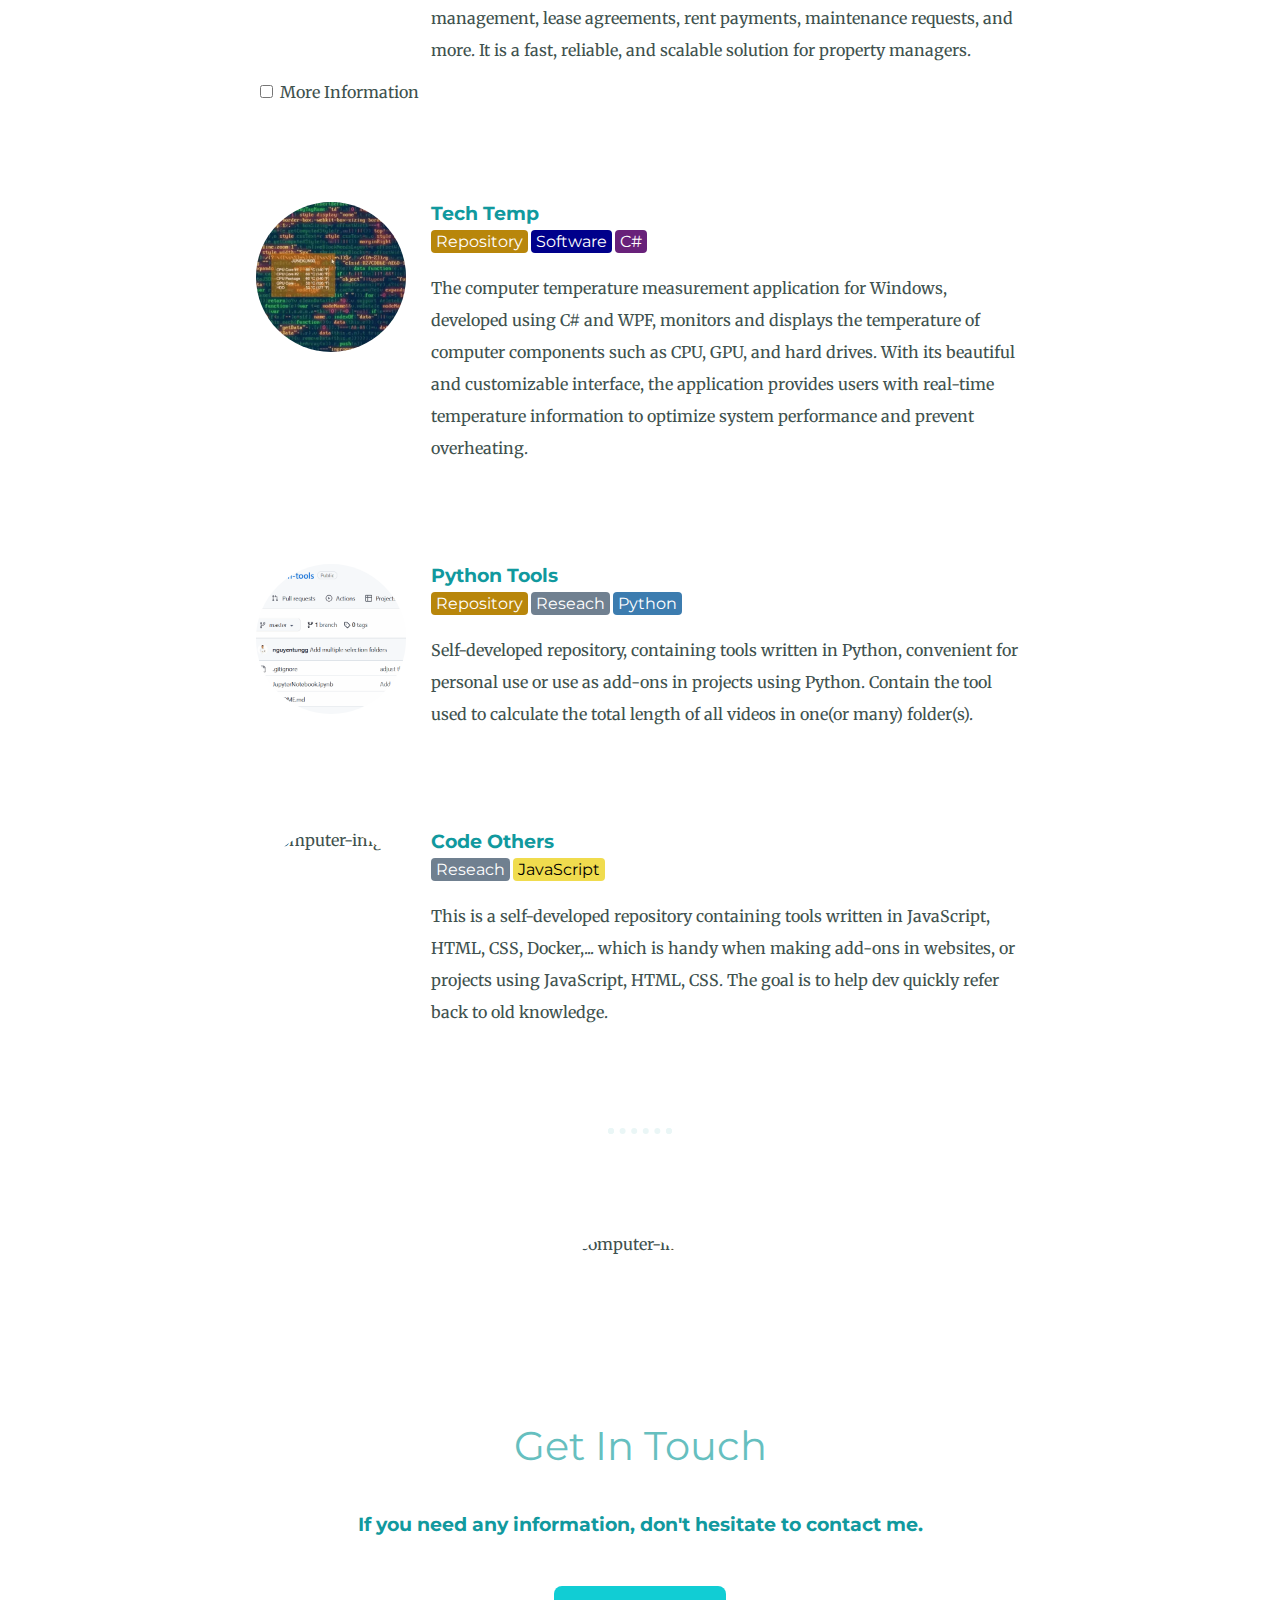
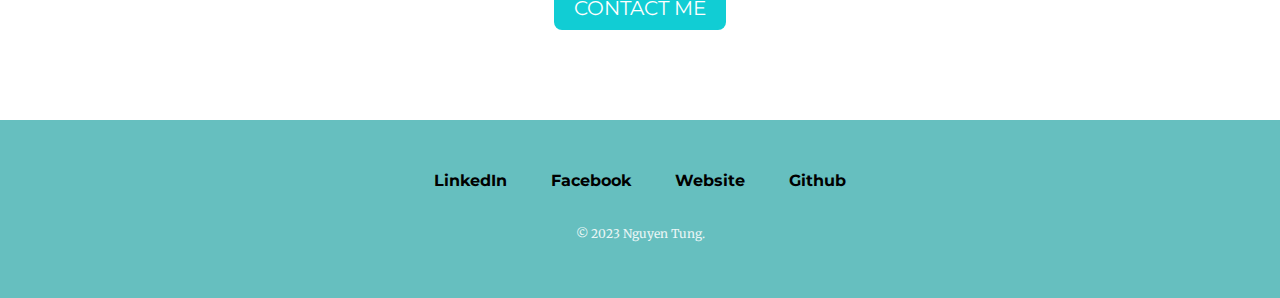
==== commit c86164a1: "Remove hover and localy all the gif file" ====
--- a/index.html
+++ b/index.html
@@ -45,73 +45,68 @@
       <h2>Skills</h2>
       <div style="text-align:center">
         <span class="dot">
+          <img class="design-img image-cropper" src="./images/gif/skills/C.webp" alt="computer-img">
+          <p>C/C++</p>
+        </span>
+        <span class="dot">
+          <img class="design-img image-cropper" src="./images/gif/skills/Csharp.gif"
+            alt="computer-img">
+          <p>C#</p>
+        </span>
+        <span class="dot">
+          <img class="design-img image-cropper" src="./images/gif/skills/Js.gif"
+            alt="computer-img">
+          <p>JS</p>
+        </span>
+        <span class="dot">
+          <img class="design-img image-cropper" src="./images/gif/skills/python.webp"
+            alt="computer-img">
+          <p>Python</p>
+        </span>
+      </div>
+      <div style="text-align:center">
+        <span class="dot">
+          <img class="design-img image-cropper" src="./images/gif/skills/ue.webp"
+            alt="computer-img">
+          <p>Unreal</p>
+        </span>
+        <span class="dot">
+          <img class="design-img image-cropper" src="./images/gif/skills/unity.gif"
+            alt="computer-img">
+          <p>Unity</p>
+        </span>
+        <span class="dot">
+          <img class="design-img image-cropper" src="./images/gif/skills/aws.gif"
+            alt="computer-img">
+          <p>AWS</p>
+        </span>
+        <span class="dot">
+          <img class="design-img image-cropper" src="./images/gif/skills/nodejs.webp"
+            alt="computer-img">
+          <p>NodeJS</p>
+        </span>
+      </div>
+      <div style="text-align:center">
+        <span class="dot">
+          <img class="design-img image-cropper" src="./images/gif/skills/sql.webp"
+            alt="computer-img">
+          <p>SQL</p>
+        </span>
+        <span class="dot">
           <img class="design-img image-cropper"
-            src="https://media.giphy.com/media/W0DmreotWsLUO2IFEi/giphy-downsized-large.gif" alt="computer-img">
-          <p>C/C++</p>
+            src="./images/gif/skills/nosqlo.gif"
+            alt="computer-img">
+          <p>NoSQL</p>
         </span>
         <span class="dot">
           <img class="design-img image-cropper"
-            src="https://camo.githubusercontent.com/8a0fd75d44546539fbf2a608ae3f608055e0122c8f03b27439c7ab4ceca23629/68747470733a2f2f6d69722d73332d63646e2d63662e626568616e63652e6e65742f70726f6a6563745f6d6f64756c65732f6d61785f313230302f36323263613035323037313736312e353930333465373461626233362e676966"
-            alt="computer-img">
-          <p>C#</p>
+            src="./images/gif/skills/git.gif"
+            alt="computer-img">
+          <p>Git</p>
         </span>
         <span class="dot">
           <img class="design-img image-cropper"
-            src="https://camo.githubusercontent.com/53e4f5a2f33be977b2621cd61be829829a67158735ee3f76c6af015ebe9a0af6/68747470733a2f2f6d656469612e67697068792e636f6d2f6d656469612f6c6e377a32655772696951416c6c6656636e2f67697068792e676966"
-            alt="computer-img">
-          <p>JS</p>
-        </span>
-        <span class="dot">
-          <img class="design-img image-cropper" src="https://media.giphy.com/media/KAq5w47R9rmTuvWOWa/giphy.gif"
-            alt="computer-img">
-          <p>Python</p>
-        </span>
-      </div>
-      <div style="text-align:center">
-        <span class="dot">
-          <img class="design-img image-cropper"
-            src="https://media.giphy.com/media/v1.Y2lkPTc5MGI3NjExOGYwMjM3ZDg2ZTA5YmM3ZDdlYWYwYTNkYTk1YTRkYWRiYTY5ODU1NCZlcD12MV9pbnRlcm5hbF9naWZzX2dpZklkJmN0PXM/KnJ6Yusfl8B4shN2f3/giphy.gif"
-            alt="computer-img">
-          <p>Unreal</p>
-        </span>
-        <span class="dot">
-          <img class="design-img image-cropper" src="https://img.itch.zone/aW1nLzcyMTQyMzcuZ2lm/original/Rh3xf7.gif"
-            alt="computer-img">
-          <p>Unity</p>
-        </span>
-        <span class="dot">
-          <img class="design-img image-cropper"
-            src="https://media.licdn.com/dms/image/C4D12AQGPHPw1EQRu1Q/article-cover_image-shrink_600_2000/0/1645684142018?e=2147483647&v=beta&t=SllF47i-q6d9iufTZS9hMwkbbL5VM7cRdy6oJXUXCtM"
-            alt="computer-img">
-          <p>AWS</p>
-        </span>
-        <span class="dot">
-          <img class="design-img image-cropper" src="https://codetru.com/images/all/NODEJS_CIRCLE.gif"
-            alt="computer-img">
-          <p>NodeJs</p>
-        </span>
-      </div>
-      <div style="text-align:center">
-        <span class="dot">
-          <img class="design-img image-cropper" src="https://media.giphy.com/media/kPrlykW2TpVU4HWx2O/giphy.gif"
-            alt="computer-img">
-          <p>SQL</p>
-        </span>
-        <span class="dot">
-          <img class="design-img image-cropper"
-            src="https://cdn.dribbble.com/users/1299339/screenshots/9871427/media/68962dd236bf70aab268f598b43a8d93.gif"
-            alt="computer-img">
-          <p>NoSQL</p>
-        </span>
-        <span class="dot">
-          <img class="design-img image-cropper"
-            src="https://media1.giphy.com/avatars/mwooodward/cIe5MvDvX4Vc.gif"
-            alt="computer-img">
-          <p>Git</p>
-        </span>
-        <span class="dot">
-          <img class="design-img image-cropper"
-            src="https://i.pinimg.com/originals/8b/85/62/8b8562f42f0402989b66dcd5f66c5121.gif" alt="computer-img">
+            src="./images/gif/skills/environment.gif" alt="computer-img">
           <p>Design</p>
         </span>
       </div>
@@ -120,7 +115,7 @@
     <div class="skills">
       <h2>Experience</h2>
       <div class="skill-row" style="margin-top: 50px;">
-        <img class="design-img image-cropper" src="https://media.tenor.com/ywEub9En81kAAAAM/deep-sea.gif"
+        <img class="design-img image-cropper" src="./images/gif/deep-sea.gif"
           alt="computer-img">
         <h3>Deep Ocean </h3>
         <div class="tag-parent">
@@ -158,7 +153,7 @@
       </div>
       <div class="skill-row">
         <img class="design-img image-cropper"
-          src="https://media.giphy.com/media/v1.Y2lkPTc5MGI3NjExODA2NWE0MmMyNWRkNjEwNDg0NWRiZDgyNzRiYzNjYTZiOGRmNDYxOSZlcD12MV9pbnRlcm5hbF9naWZzX2dpZklkJmN0PWc/lwgn747dH0T1zJurjv/giphy.gif"
+          src="./images/gif/Blaster.webp"
           alt="computer-img">
         <h3>Blaster </h3>
         <div class="tag-parent">
@@ -192,7 +187,7 @@
       </div>
       <div class="skill-row">
         <img class="design-img image-cropper"
-          src="https://media.giphy.com/media/v1.Y2lkPTc5MGI3NjExMDZlZTg4MWY0NzcwYjRlYTAxYjliZDBlYTkzMjlkMTAyZDY4OWRjMiZlcD12MV9pbnRlcm5hbF9naWZzX2dpZklkJmN0PWc/PPxJx0298JtROMy7Gh/giphy-downsized-large.gif"
+          src="./images/gif/SkyboundOdyssey.webp"
           alt="computer-img">
         <h3>Skybound Odyssey </h3>
         <div class="tag-parent">
@@ -269,7 +264,7 @@
       </div>
       <div class="skill-row">
         <img class="design-img image-cropper"
-          src="https://media.giphy.com/media/v1.Y2lkPTc5MGI3NjExYTJmMmJjODgzZDdhMDczMTU4YTJjNGM1ZTQ1NDUzOWNiOTRkNjA5NSZlcD12MV9pbnRlcm5hbF9naWZzX2dpZklkJmN0PWc/uJ3qNp1VWJ8pxaVQqO/giphy-downsized-large.gif"
+          src="./images/gif/StreetClash.webp"
           alt="computer-img">
         <h3>Street Clash </h3>
         <div class="tag-parent">
@@ -296,7 +291,7 @@
       </div>
       <div class="skill-row">
         <img class="design-img image-cropper"
-          src="https://media.giphy.com/media/v1.Y2lkPTc5MGI3NjExNWY5YWFiZTJmZmE4NTFlZjRiZjEwYjM0OTM1ZGIwY2RjODQwMDNhMCZlcD12MV9pbnRlcm5hbF9naWZzX2dpZklkJmN0PWc/Dt21OoeF2BJ6bgMxPZ/giphy-downsized-large.gif"
+          src="./images/gif/Thalassophobia.webp"
           alt="computer-img">
         <h3>Thalassophobia </h3>
         <div class="tag-parent">
@@ -310,7 +305,7 @@
       </div>
       <div class="skill-row">
         <img class="design-img image-cropper"
-          src="https://cdn.dribbble.com/users/3191392/screenshots/6172007/dribbble_3.gif" alt="computer-img">
+          src="./images/gif/plugin.gif" alt="computer-img">
         <h3>MultiplayerSystem </h3>
         <div class="tag-parent">
           <span class="tag unreal">UE5</span><span class="tag cppblue">C++</span><span class="tag dred">Plugin</span>
@@ -322,7 +317,7 @@
           creating multiplayer games on Unreal Engine 5.</p>
       </div>
       <div class="skill-row">
-        <img class="design-img image-cropper" src="https://www.mymetafarm.com/static/media/metaverse-2.09ce5311.gif"
+        <img class="design-img image-cropper" src="./images/gif/mmf.gif"
           alt="computer-img">
         <h3>My Meta Farm </h3>
         <div class="tag-parent">
@@ -336,7 +331,7 @@
       </div>
       <div class="skill-row">
         <img class="design-img image-cropper"
-          src="https://media.giphy.com/media/v1.Y2lkPTc5MGI3NjExYTdhMWQ4MzVkZTZkY2Q0ZDY4YWNiYmFkY2I3NGRjZjU4ZTc1NWU5OCZlcD12MV9pbnRlcm5hbF9naWZzX2dpZklkJmN0PWc/6K9RfZtA4exhnxVSgn/giphy-downsized-large.gif"
+          src="./images/gif/windykingdom.gif"
           alt="computer-img">
         <h3>Windy Kingdom </h3>
         <div class="tag-parent">
@@ -351,7 +346,7 @@
       </div>
       <div class="skill-row">
         <img class="design-img image-cropper"
-          src="https://media.giphy.com/media/v1.Y2lkPTc5MGI3NjExMDY4Y2QzMTkwMDJjMmU4MWQ2YWFjZjI2ZTQ5YjMyMDQ1OTRiZDA1YiZlcD12MV9pbnRlcm5hbF9naWZzX2dpZklkJmN0PWc/ROAeL6V9GxHv6kN9kS/giphy.gif"
+          src="./images/gif/roe.webp"
           alt="computer-img">
         <h3>Root Of Evil: The Tailor </h3>
         <div class="tag-parent">
@@ -367,7 +362,7 @@
           their past.</p>
       </div>
       <div class="skill-row">
-        <img class="design-img image-cropper" src="https://i.giphy.com/media/jg0EV57otEuLXRWrmK/giphy.gif"
+        <img class="design-img image-cropper" src="./images/gif/designpattern.gif"
           alt="computer-img">
         <h3><a class="no-margin" href="https://github.com/nguyentungg/DesignPatterns">Design Patterns </a></h3>
         <div class="tag-parent">
@@ -382,7 +377,7 @@
       </div>
       <div class="skill-row">
         <img class="design-img image-cropper"
-          src="https://blog.penjee.com/wp-content/uploads/2015/11/binary-search-tree-sorted-array-animation.gif"
+          src="./images/gif/ds.gif"
           alt="computer-img">
         <h3><a class="no-margin" href="https://github.com/nguyentungg/DataStructures">Data Structures </a></h3>
         <div class="tag-parent">
@@ -399,7 +394,7 @@
           structure implementation across multiple languages.</p>
       </div>
       <div class="skill-row">
-        <img class="design-img image-cropper" src="https://media.giphy.com/media/ezjd4NlY4w3io/giphy.gif"
+        <img class="design-img image-cropper" src="./images/gif/alg.gif"
           alt="computer-img">
         <h3><a class="no-margin" href="https://github.com/nguyentungg/Algorithms">Algorithms </a></h3>
         <div class="tag-parent">
@@ -415,7 +410,7 @@
       </div>
       <div class="skill-row">
         <img class="design-img image-cropper"
-          src="https://media.giphy.com/media/v1.Y2lkPTc5MGI3NjExNTJmODg5MjVjZDViYmFhYzg1ZjE2ZGIxN2VlMWMyN2QyZGQ0NmRmOSZlcD12MV9pbnRlcm5hbF9naWZzX2dpZklkJmN0PWc/nB2wQRvIWsyiCryTYL/giphy.gif"
+          src="./images/gif/simon.webp"
           alt="computer-img">
         <h3><a href="https://github.com/nguyentungg/simon-game" class="no-margin">Simon Game </a></h3>
         <div class="tag-parent">
@@ -428,7 +423,7 @@
       </div>
       <div class="skill-row">
         <img class="design-img image-cropper"
-          src="https://media.giphy.com/media/v1.Y2lkPTc5MGI3NjExOGIxNDE3NjI1MzMzNmFjNzYwMDRmZjZlYThlOTE5OTIwZmI2NTY4YiZlcD12MV9pbnRlcm5hbF9naWZzX2dpZklkJmN0PWc/h8Hh2XCCqjVMX7Lh3N/giphy.gif"
+          src="./images/gif/DrumAudio.webp"
           alt="computer-img">
         <h3><a href="https://github.com/nguyentungg/drum-audio" class="no-margin">Drum Audio </a></h3>
         <div class="tag-parent">
@@ -441,7 +436,7 @@
       </div>
       <div class="skill-row">
         <img class="design-img image-cropper"
-          src="https://media.giphy.com/media/v1.Y2lkPTc5MGI3NjExOWRjMWJhYzU2ZDM0YTc0MWZmYjQ4N2VkOTM1M2VlNWM5OTFlZDRhMCZlcD12MV9pbnRlcm5hbF9naWZzX2dpZklkJmN0PWc/iP5ve8UIhjfEVXk7ix/giphy.gif"
+          src="./images/gif/Dicee.webp"
           alt="computer-img">
         <h3><a href="https://github.com/nguyentungg/dicee-game" class="no-margin">Dicee Game </a></h3>
         <div class="tag-parent">
@@ -454,7 +449,7 @@
       </div>
       <div class="skill-row">
         <img class="design-img image-cropper"
-          src="https://media.giphy.com/media/v1.Y2lkPTc5MGI3NjExOTQ5NWI2Y2ZjZjM0ZjdkZjYwYWNlYWZjYjhhOTY2ZTUyZmJlOWNjMyZlcD12MV9pbnRlcm5hbF9naWZzX2dpZklkJmN0PWc/1053wOTELVkmZ6SD9b/giphy.gif"
+          src="./images/gif/Apartment.webp"
           alt="computer-img">
         <h3>Apartment Manager </h3>
         <div class="tag-parent">
@@ -482,7 +477,7 @@
       </div>
       <div class="skill-row">
         <img class="design-img image-cropper"
-          src="https://media.giphy.com/media/v1.Y2lkPTc5MGI3NjExYmVhZTNkN2E4OWRhNzJjZmFjM2QxMzA4ZjM3YjEyODlmZjkwZmJkYyZlcD12MV9pbnRlcm5hbF9naWZzX2dpZklkJmN0PWc/I1qC8TFITGGVeU4jZR/giphy.gif"
+          src="./images/gif/TechTemp.webp"
           alt="computer-img">
         <h3><a href="https://github.com/nguyentungg/techtemp" class="no-margin">Tech Temp </a></h3>
         <div class="tag-parent">
@@ -497,7 +492,7 @@
       </div>
       <div class="skill-row">
         <img class="design-img image-cropper"
-          src="https://media.giphy.com/media/v1.Y2lkPTc5MGI3NjExOTQ0Y2UyYmY1N2I5NjU1NTg3ZmY5M2Y4ODA5NjNhMzc5MjY0NmQ5NSZlcD12MV9pbnRlcm5hbF9naWZzX2dpZklkJmN0PWc/qSSeEgaI8U06jVeQT6/giphy.gif"
+          src="./images/gif/python-tools.gif"
           alt="computer-img">
         <h3><a href="https://github.com/nguyentungg/python-tools" class="no-margin">Python Tools</a></h3>
         <div class="tag-parent">
@@ -510,7 +505,7 @@
       </div>
       <div class="skill-row">
         <img class="design-img image-cropper"
-          src="https://media.giphy.com/media/v1.Y2lkPTc5MGI3NjExZTZlNmRkZWIwYTFiNDkwYjM2NzU1OGFhZjk0MWUxOGEwYWQ3ZDJkOCZlcD12MV9pbnRlcm5hbF9naWZzX2dpZklkJmN0PWc/bC6J11t22birwCCCn8/giphy.gif"
+          src="./images/gif/Code-others.gif"
           alt="computer-img">
         <h3><a href="https://github.com/nguyentungg/code-others" class="no-margin">Code Others</a></h3>
         <div class="tag-parent">
--- a/css/styles.css
+++ b/css/styles.css
@@ -146,11 +146,6 @@
   justify-content: center;
   margin: 10px;
   font-size: 35px;
-}
-
-.dot:hover {
-  background-color: yellow;
-  color: gray;
 }
 
 /*------------------------TAG-------------------------*/
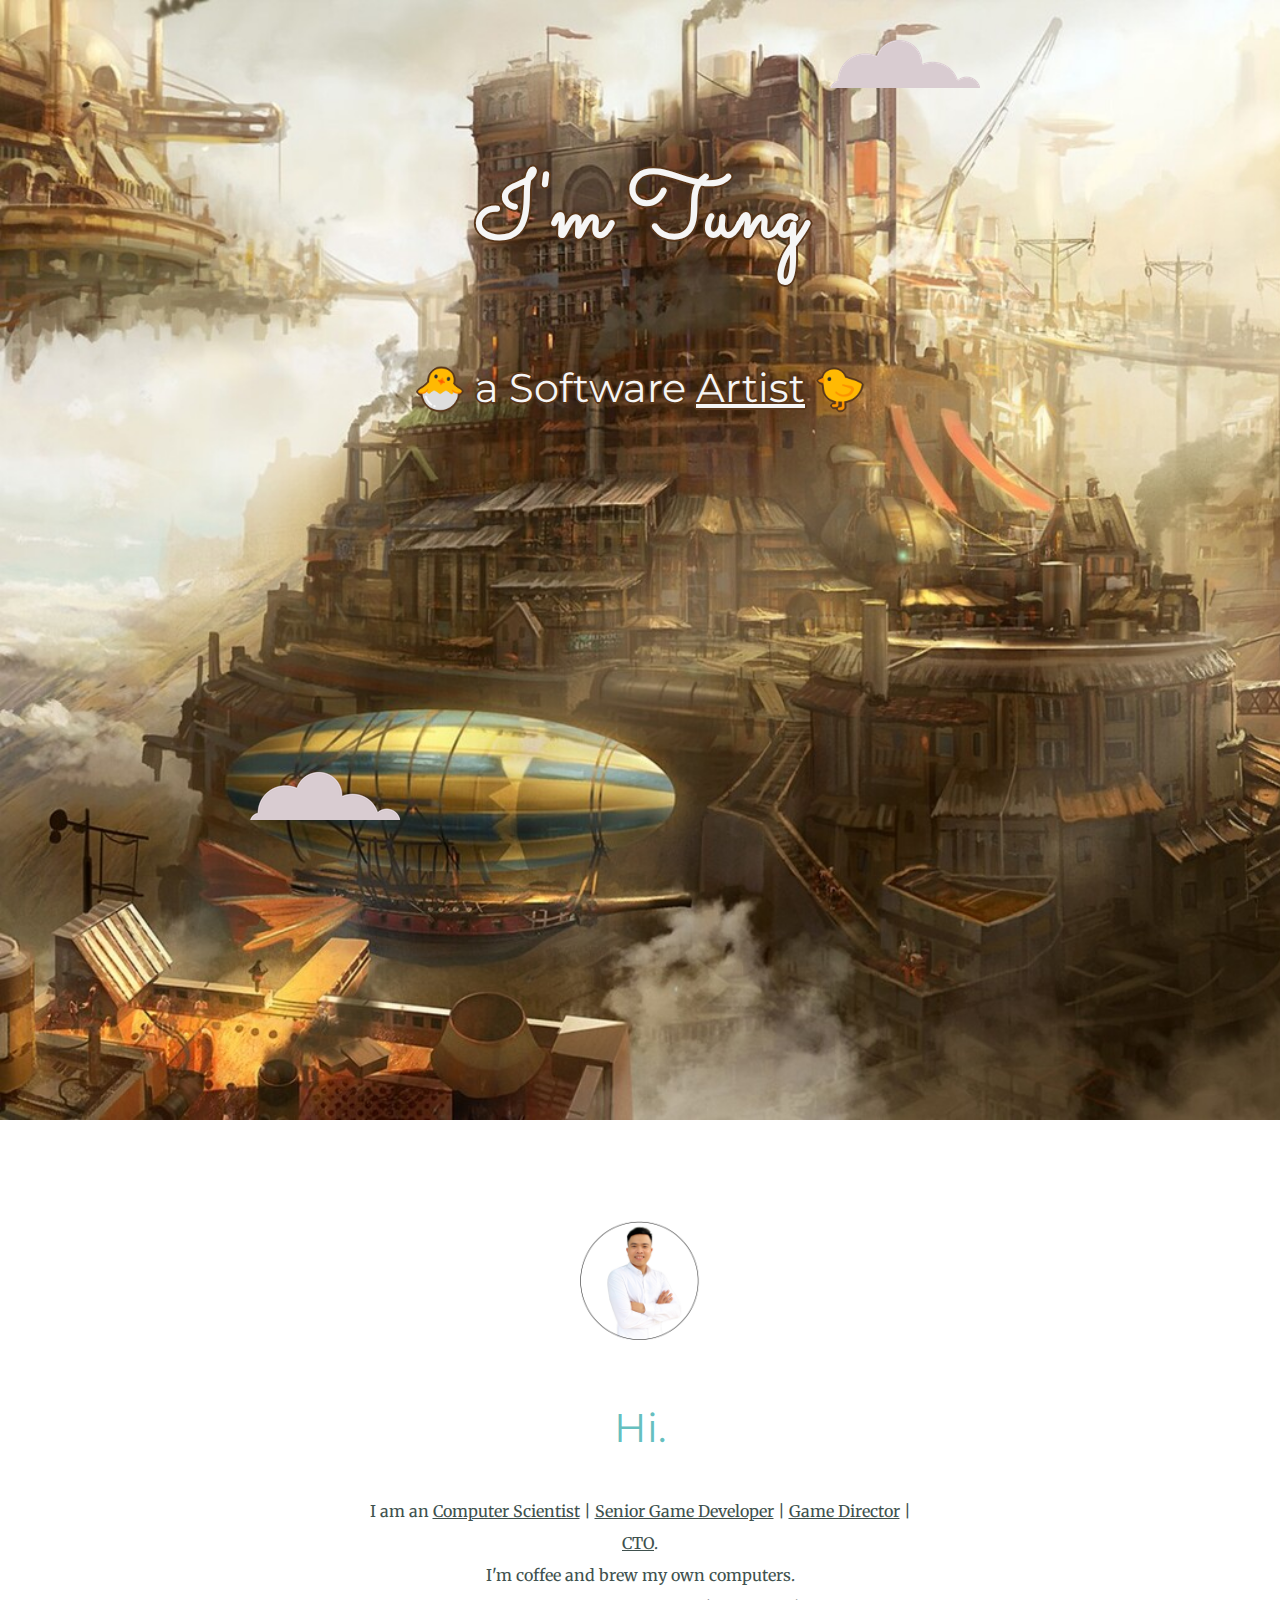
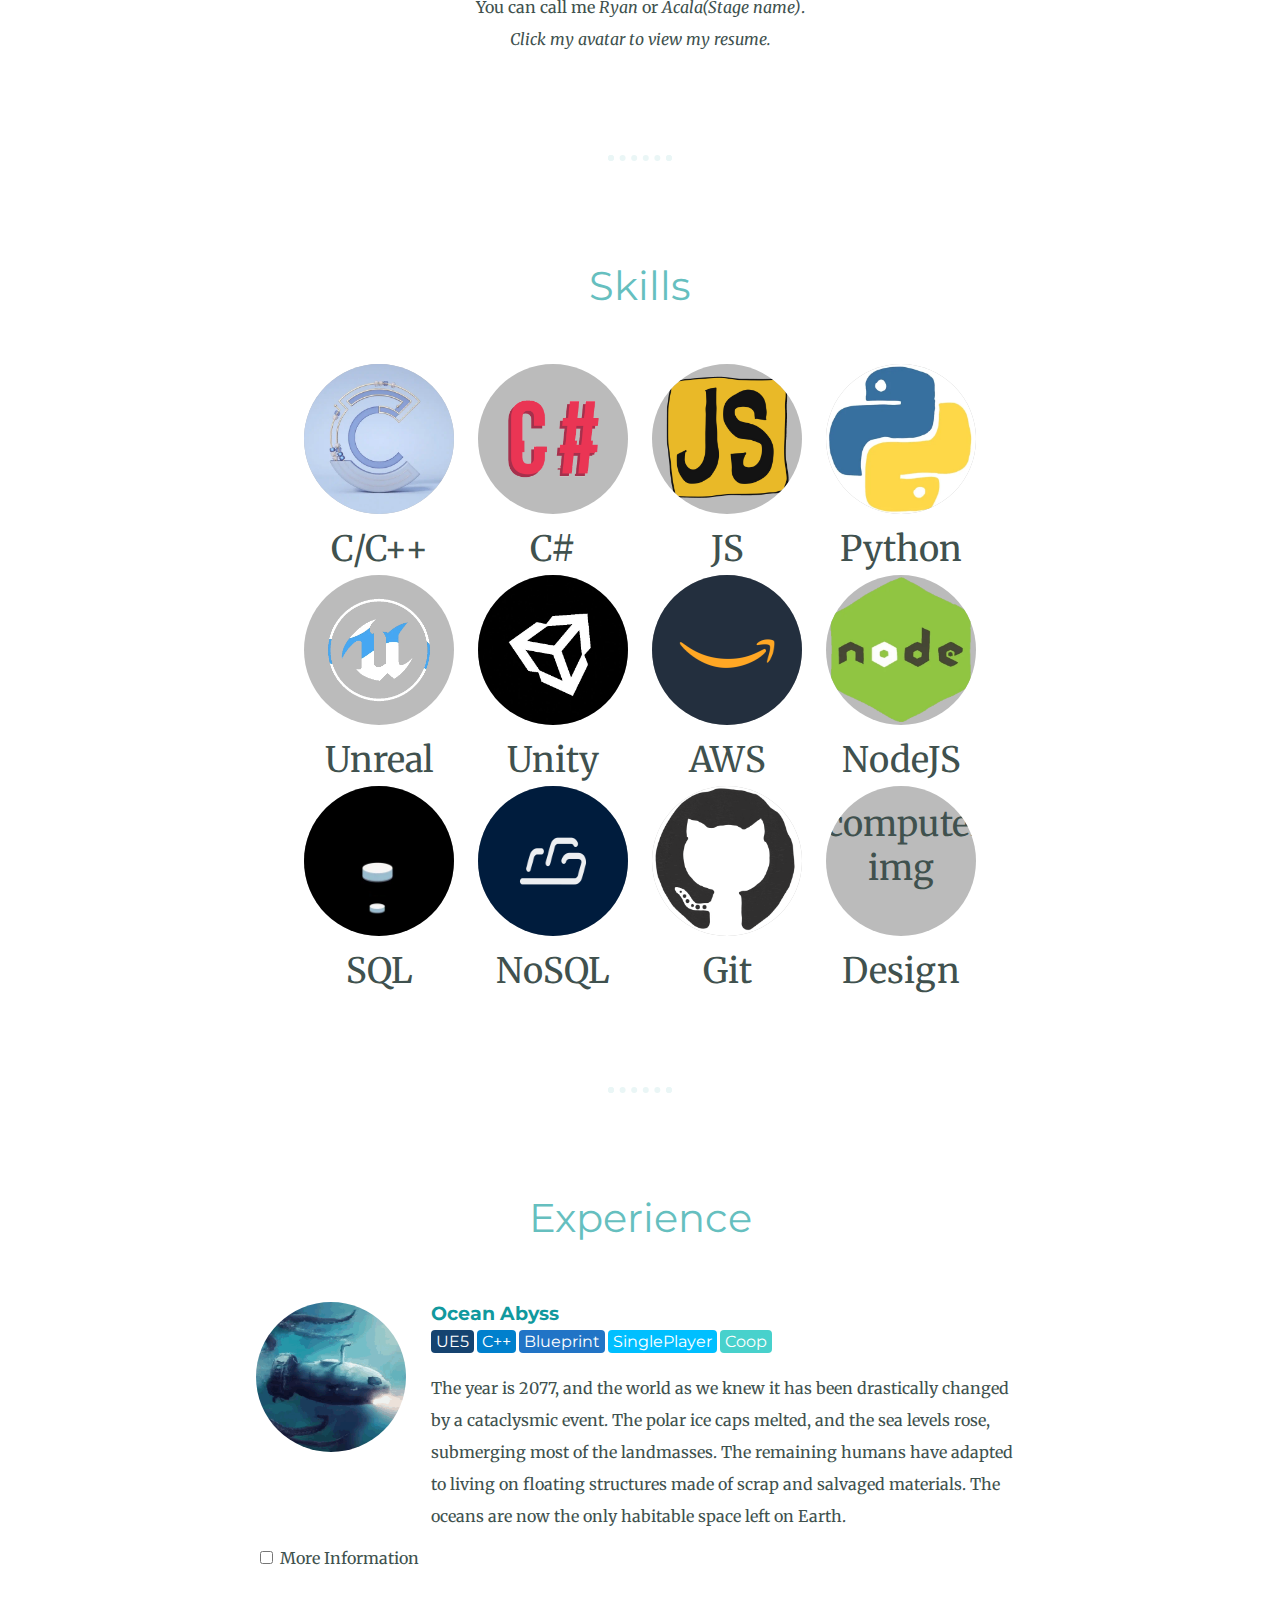
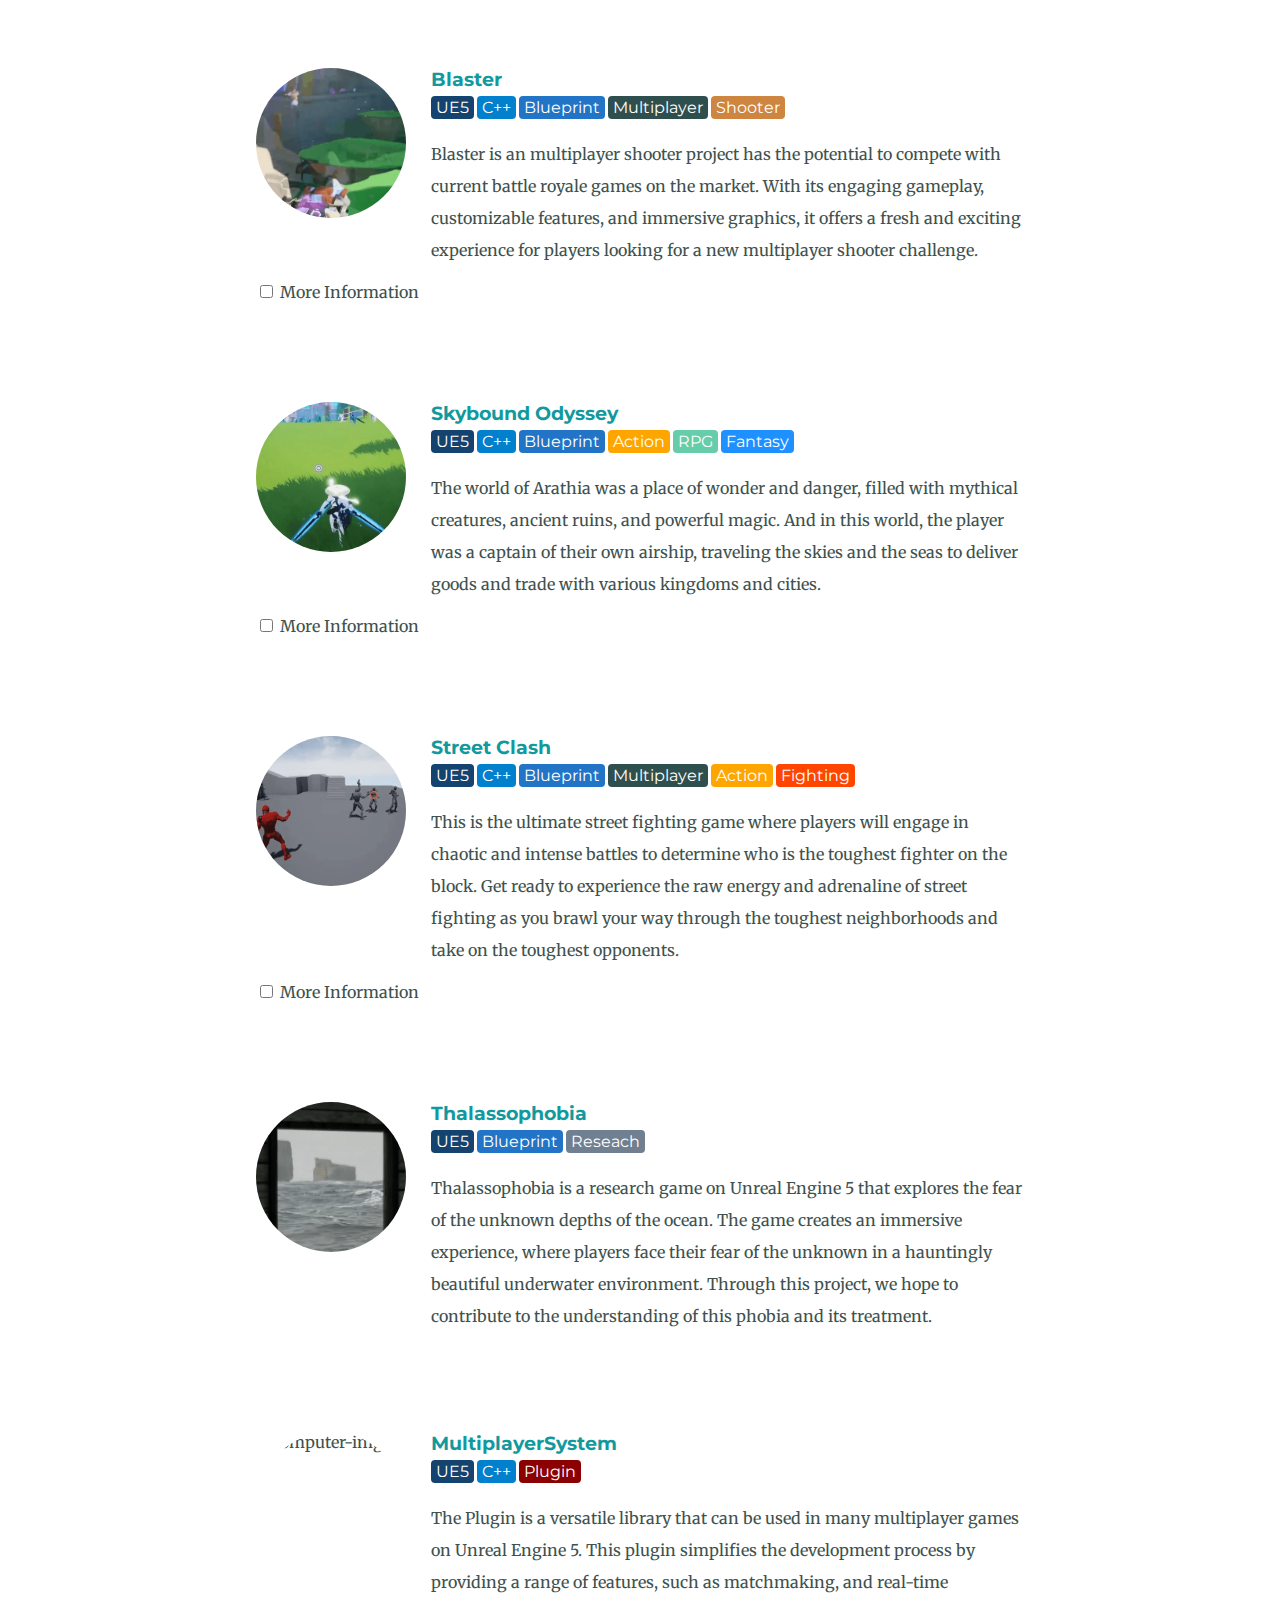
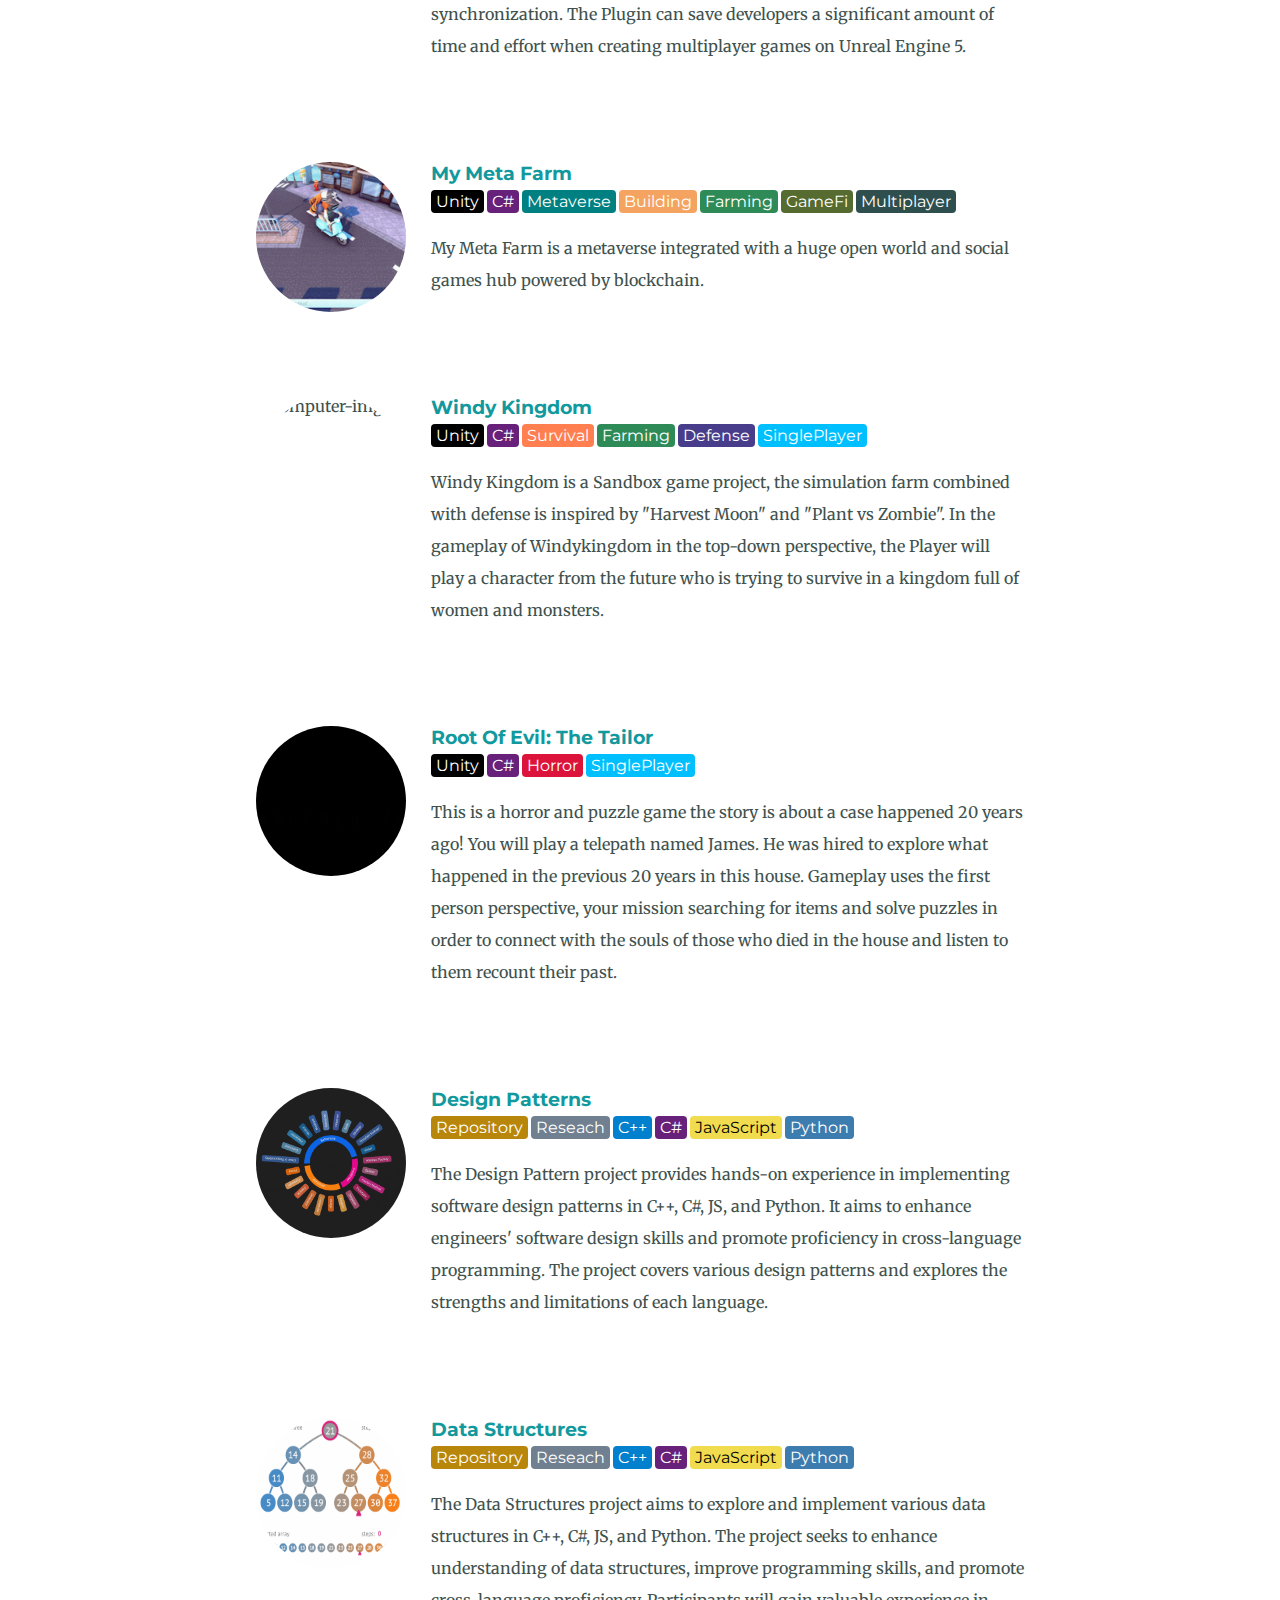
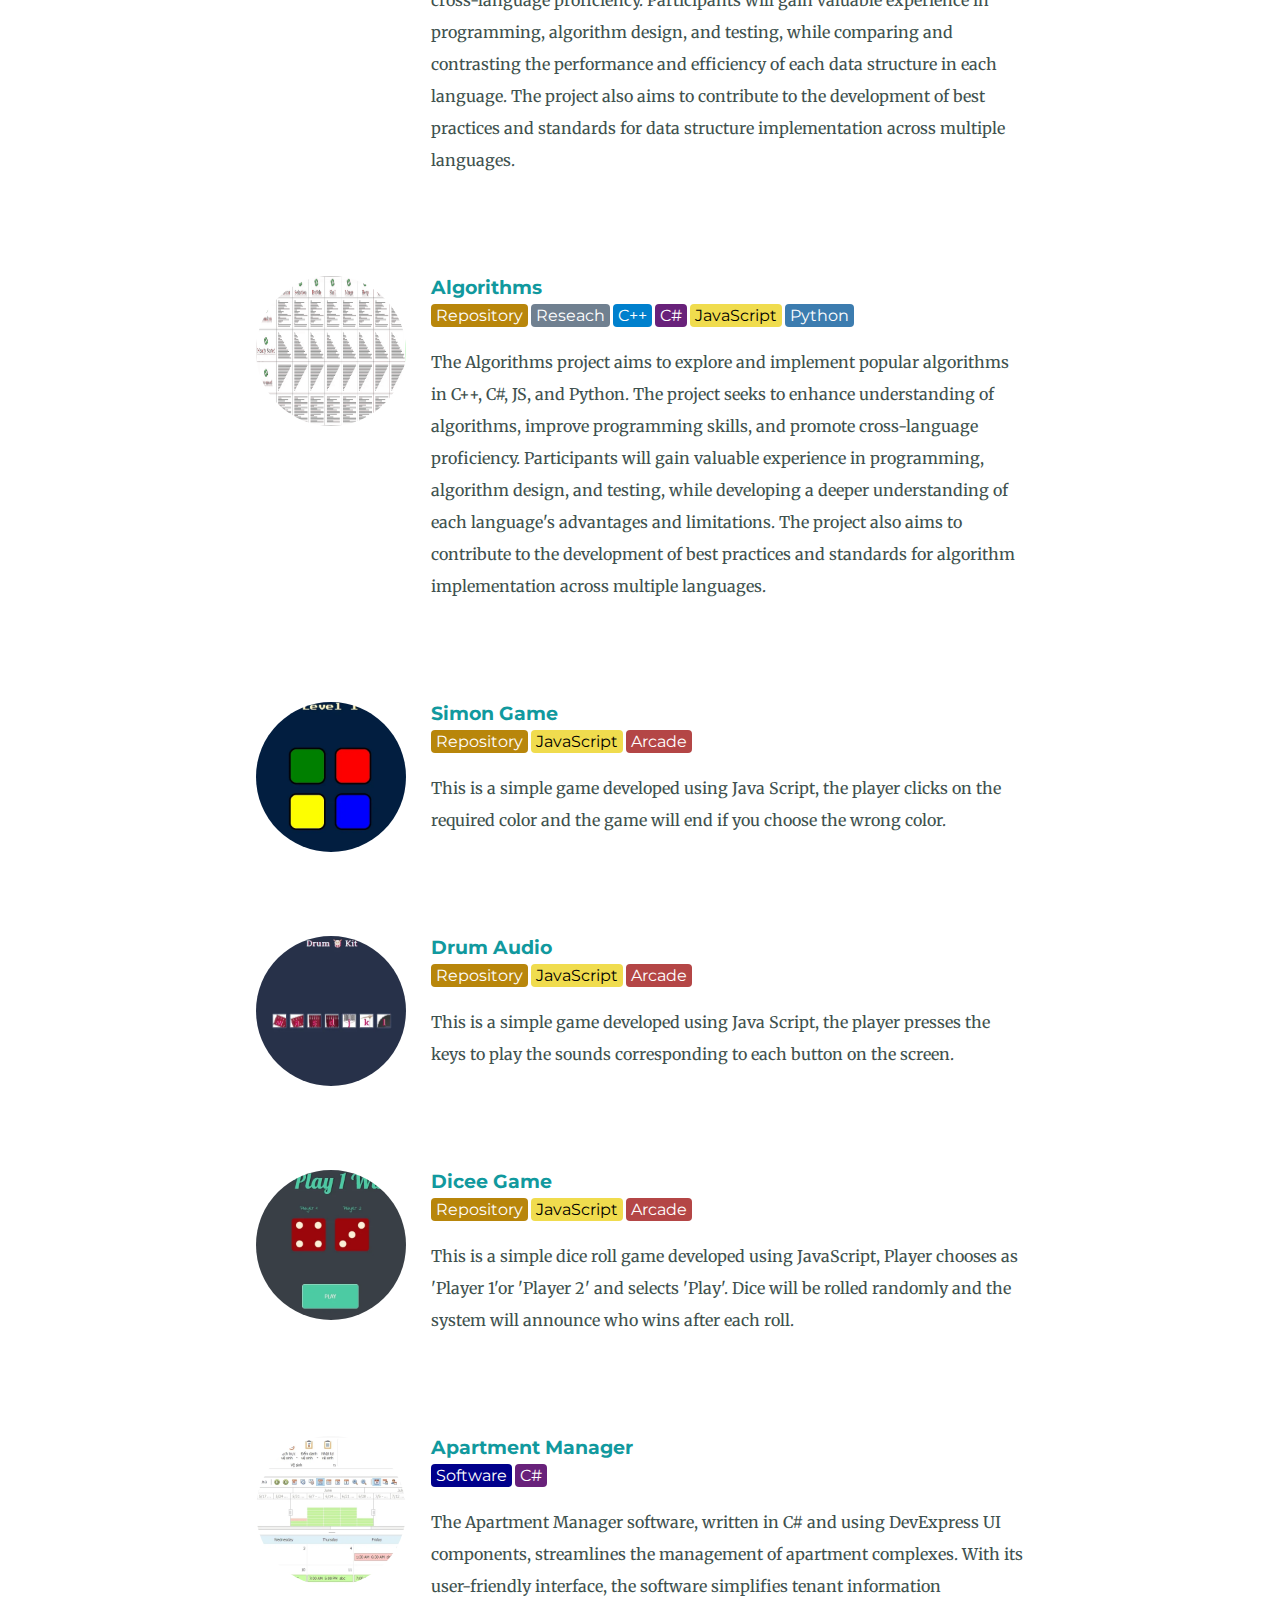
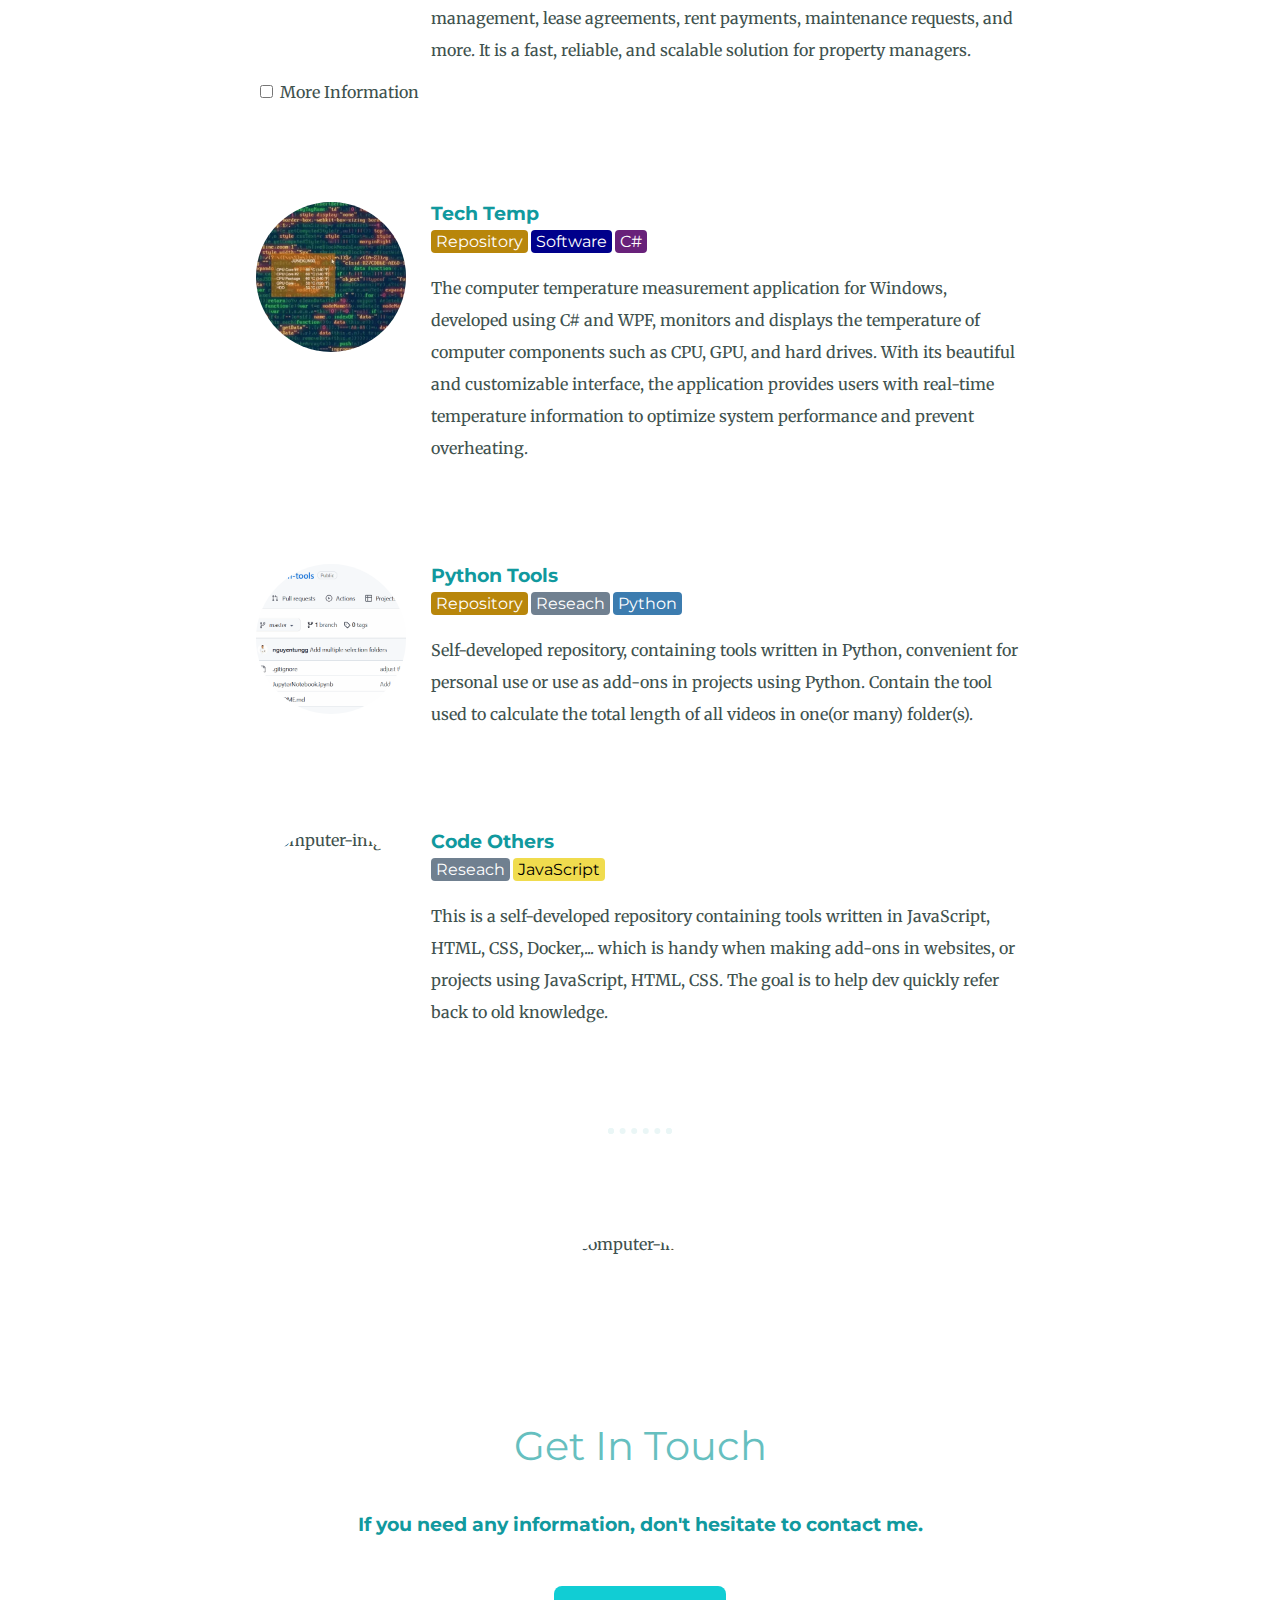
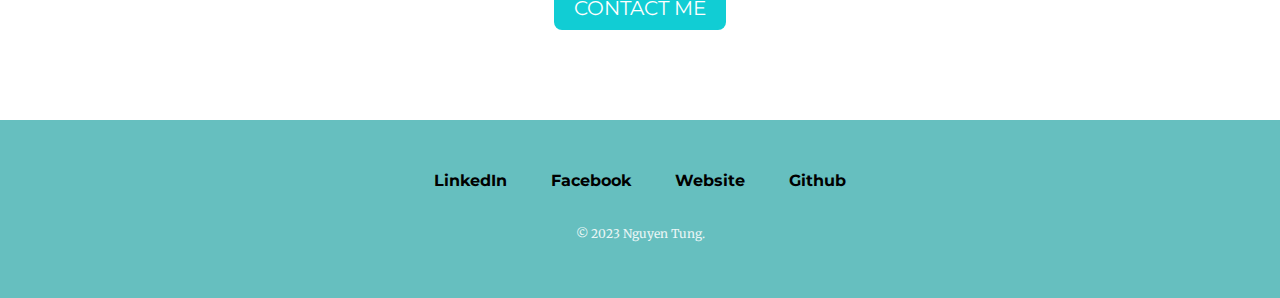
==== commit 20ac0f05: "Change name from Deep Ocean to Ocean Abyss" ====
--- a/index.html
+++ b/index.html
@@ -117,7 +117,7 @@
       <div class="skill-row" style="margin-top: 50px;">
         <img class="design-img image-cropper" src="./images/gif/deep-sea.gif"
           alt="computer-img">
-        <h3>Deep Ocean </h3>
+        <h3>Ocean Abyss </h3>
         <div class="tag-parent">
           <span class="tag unreal">UE5</span><span class="tag cppblue">C++</span><span class="tag blueprint">Blueprint</span><span
             class="tag blue-sky">SinglePlayer</span><span class="tag tur">Coop</span>
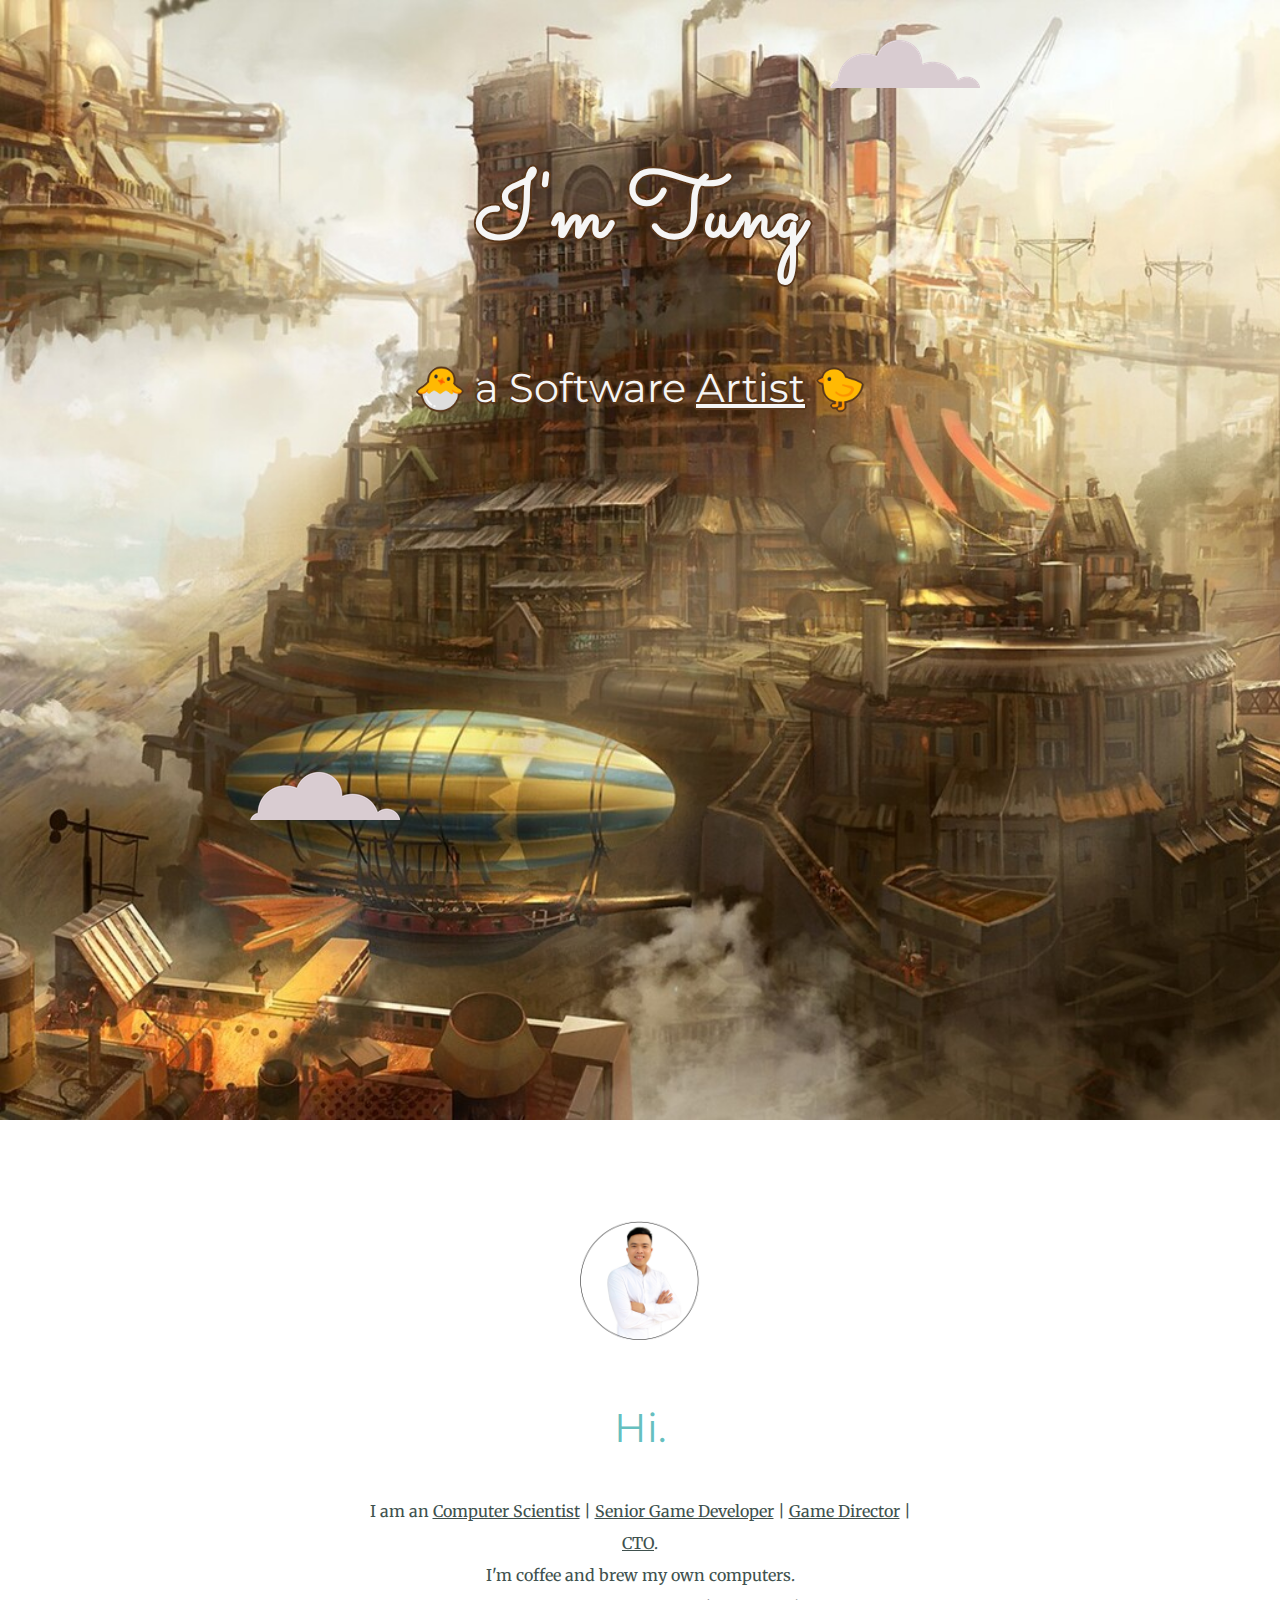
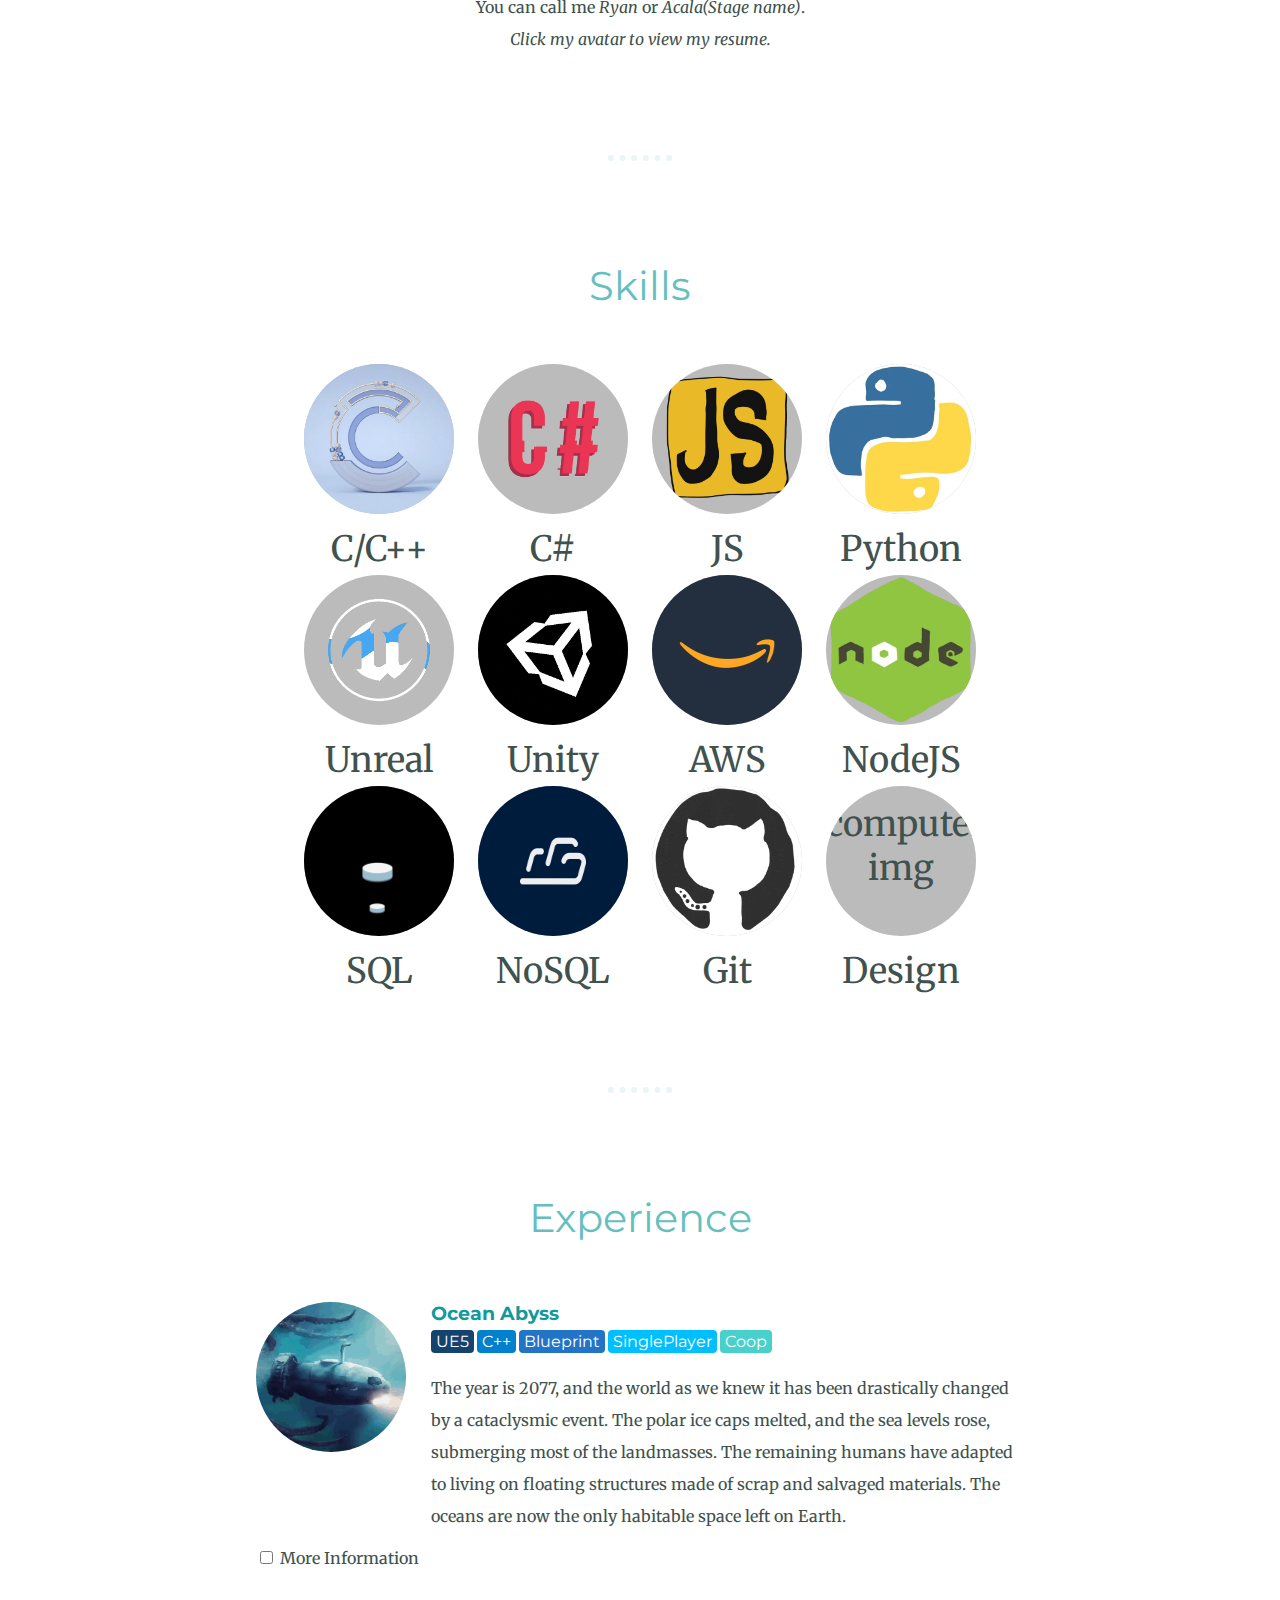
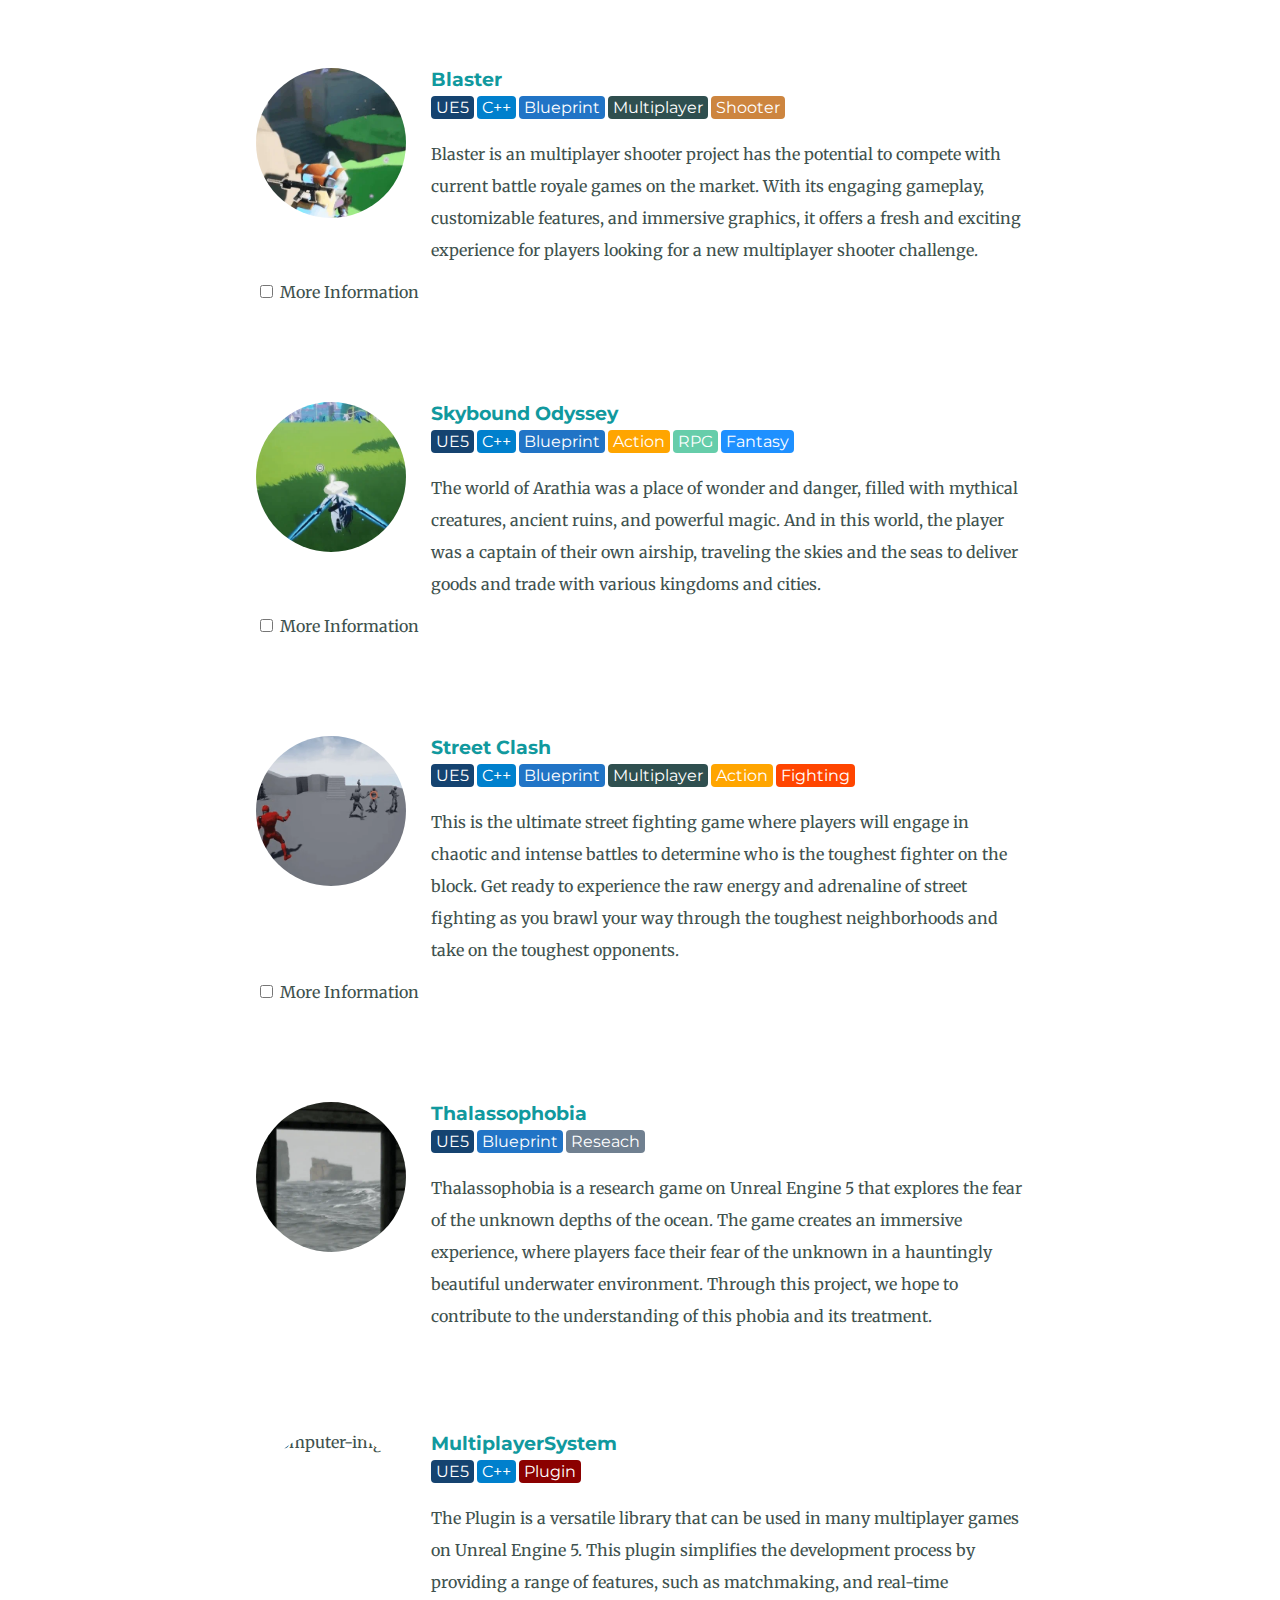
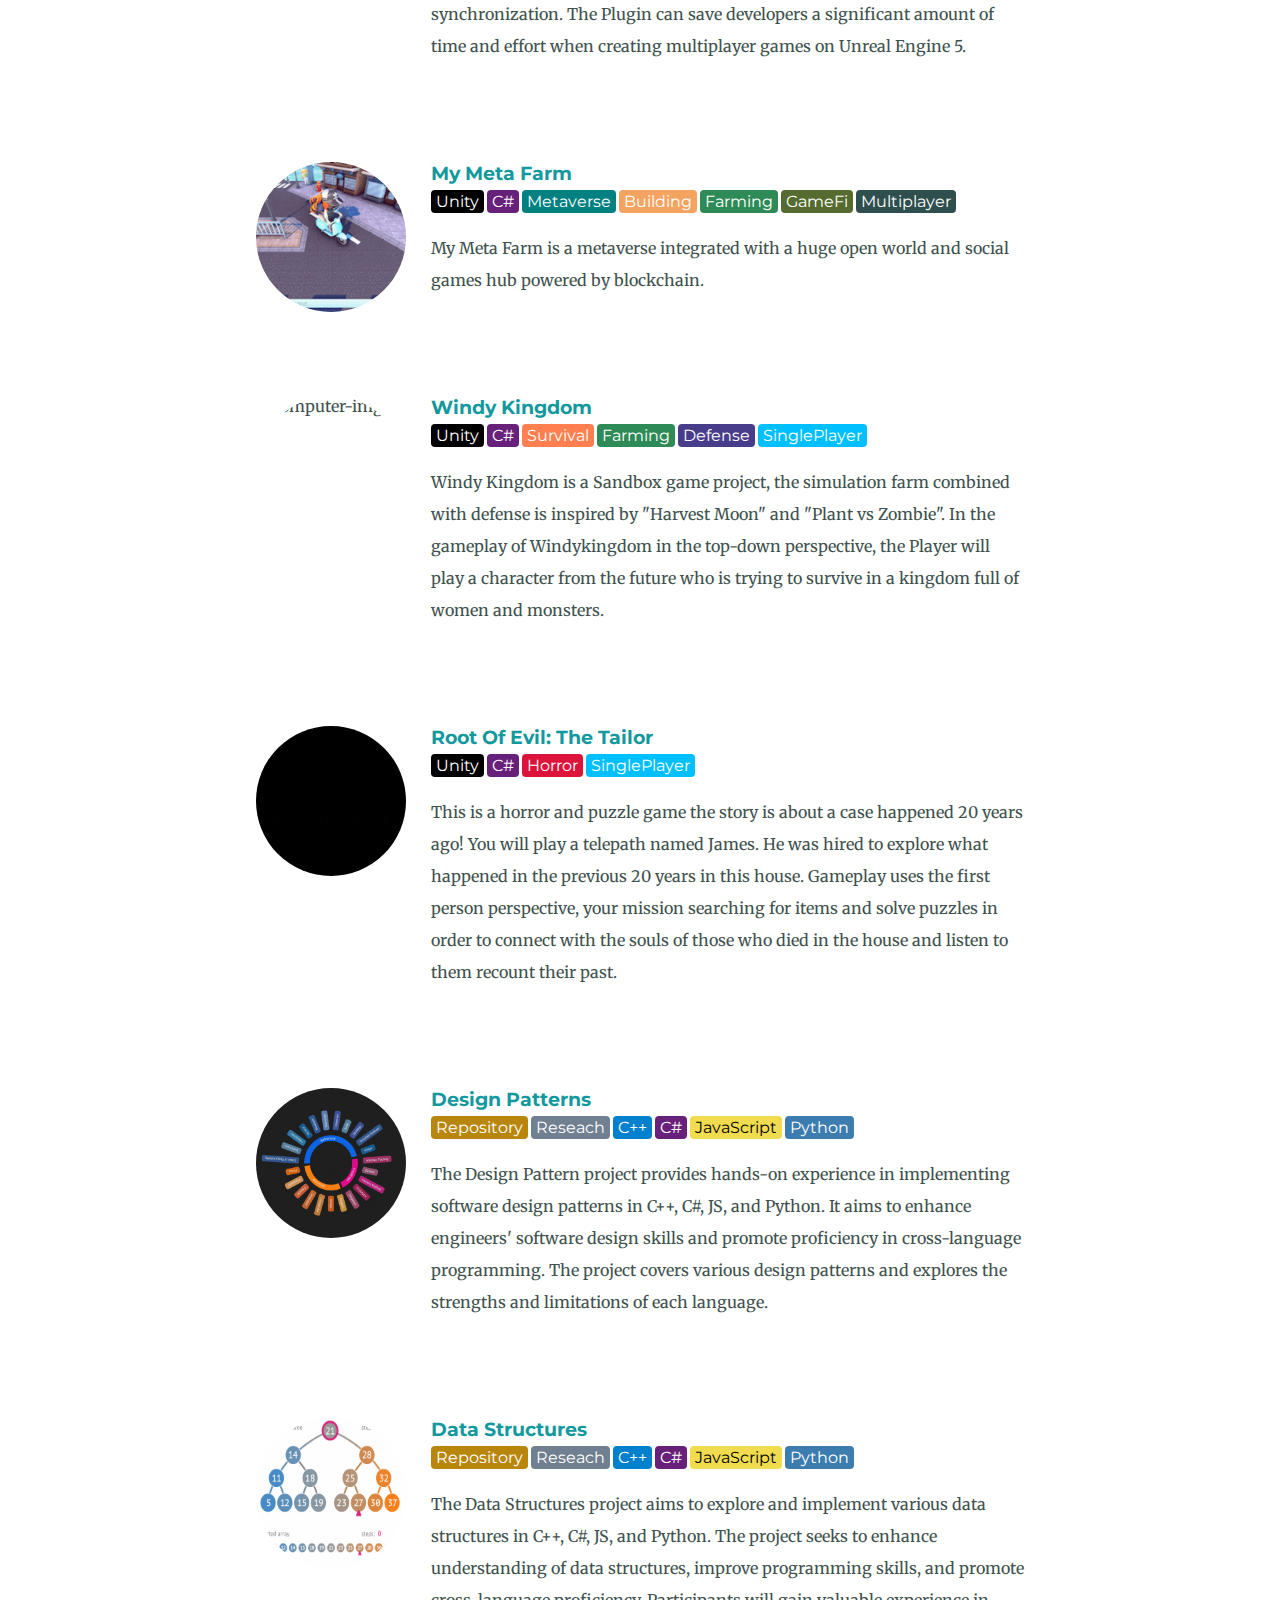
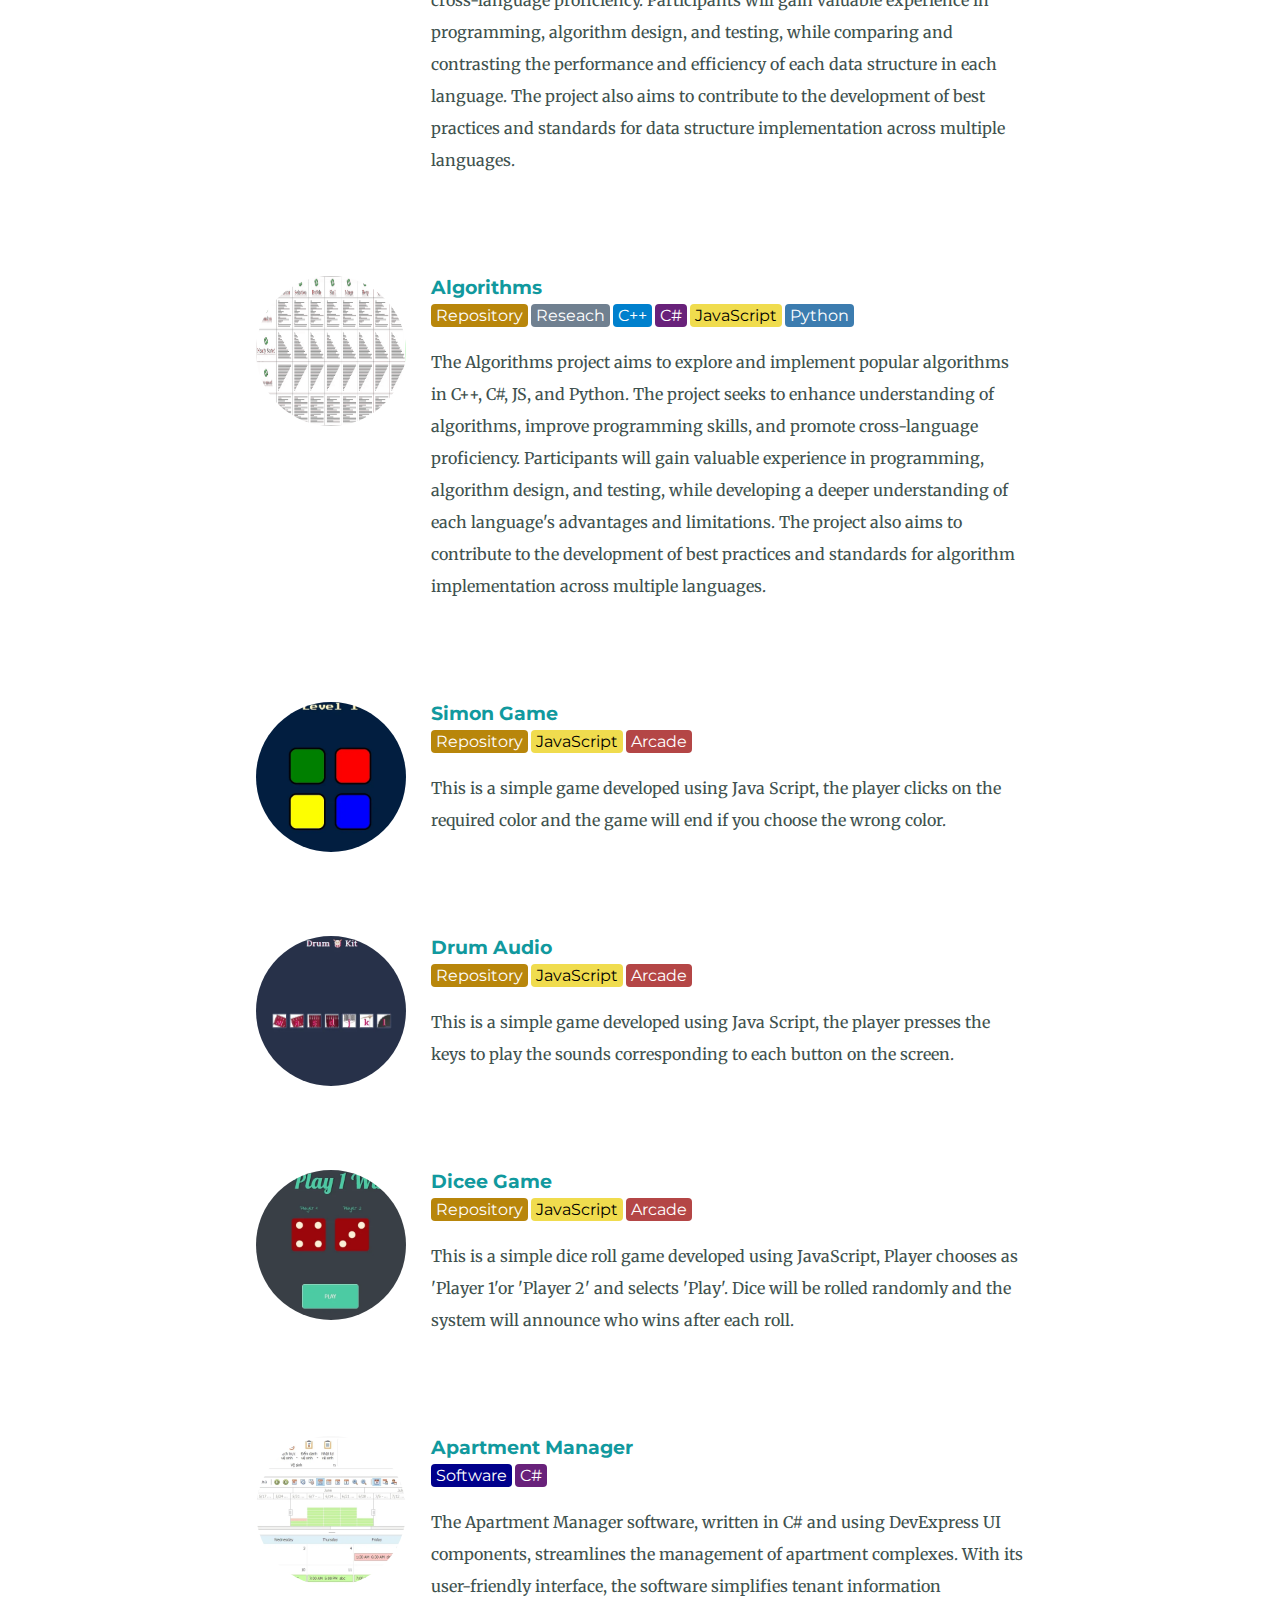
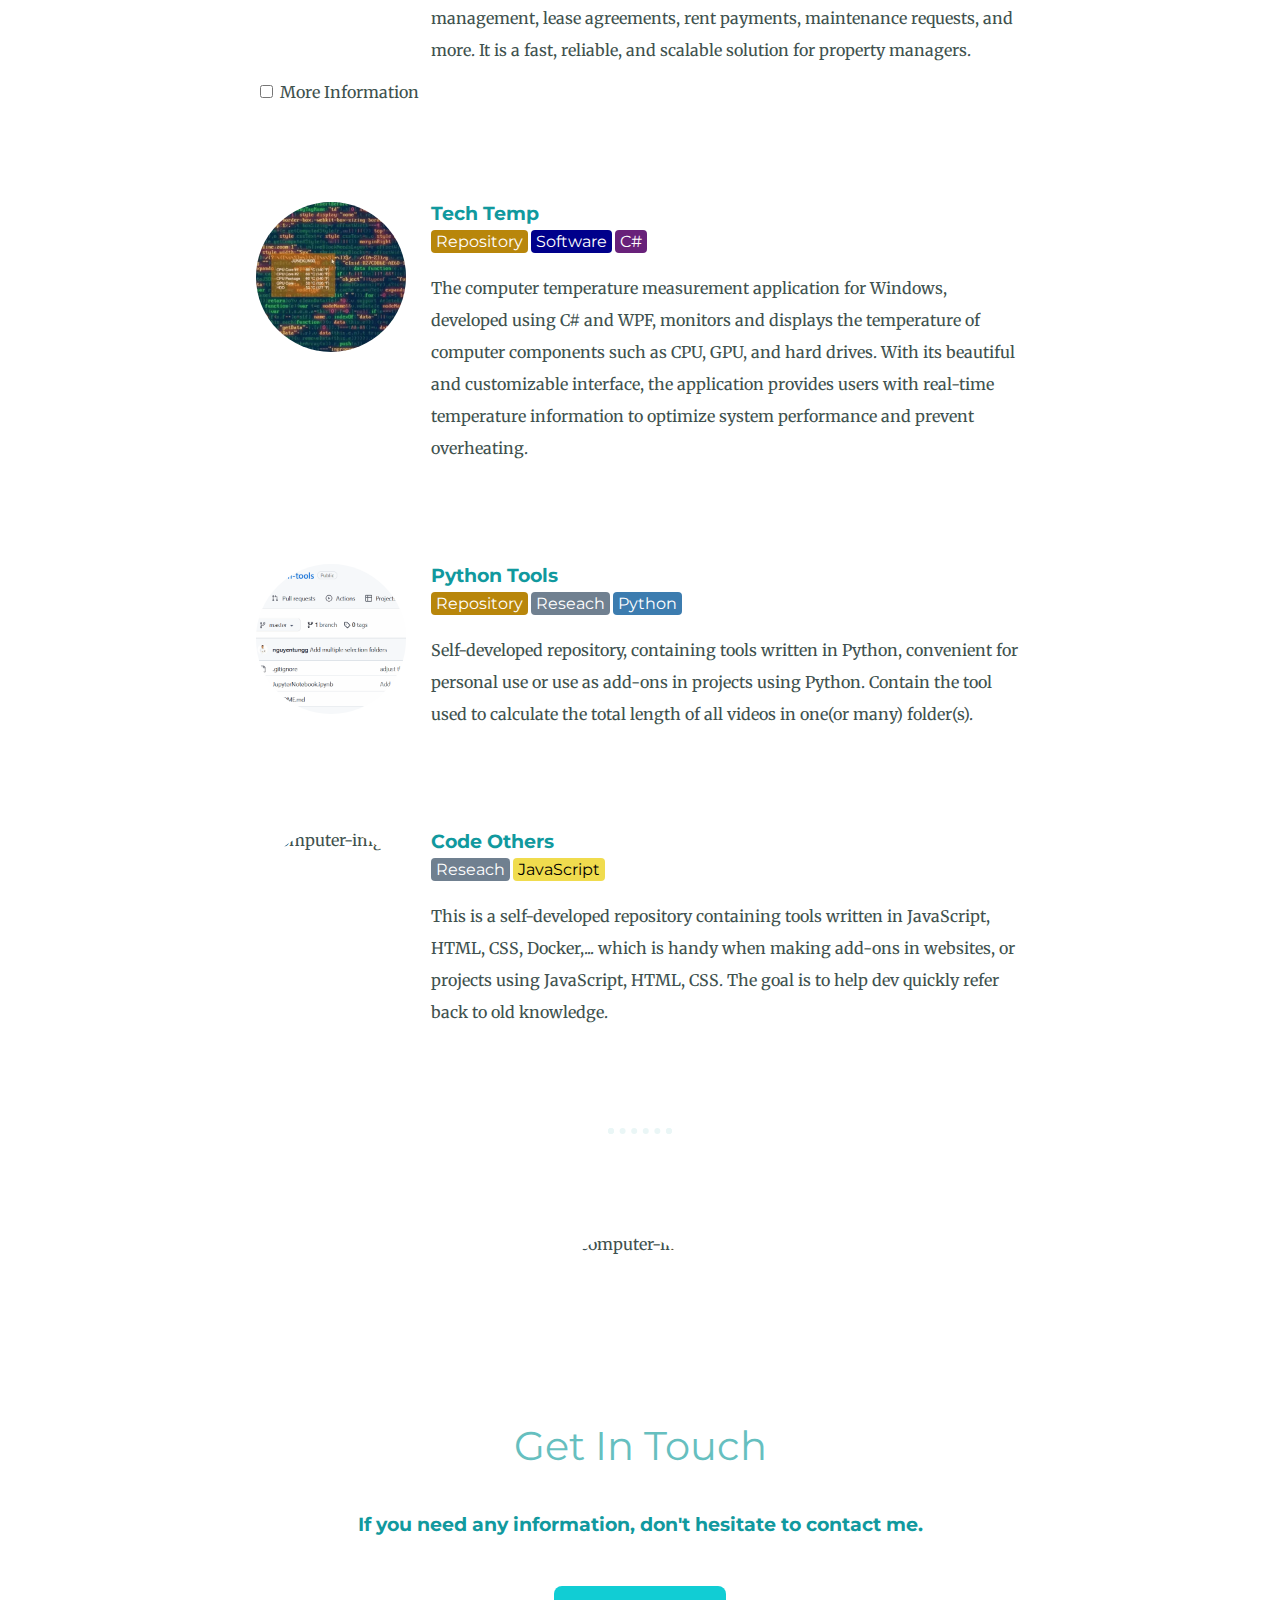
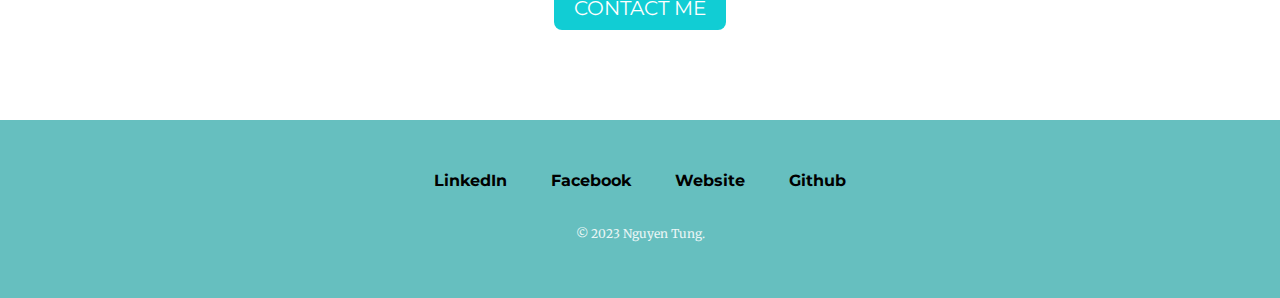
==== commit 7daef373: "Remove Linkedin profile" ====
--- a/index.html
+++ b/index.html
@@ -28,9 +28,9 @@
   <div class="middle-container">
     <div class="profile">
       <div class="image-cropper ml-a mr-a">
-        <a class="no-margin" href="https://drive.google.com/file/d/1IhXeADnc2QlgTSFKbyzohv3dKQCQjY3x/view?usp=sharing">
+        <!-- <a class="no-margin" href="https://drive.google.com/file/d/1IhXeADnc2QlgTSFKbyzohv3dKQCQjY3x/view?usp=sharing"> -->
           <img class="image-size" src="images/tungwhite.jpg" alt="tung_img">
-        </a>
+        <!-- </a> -->
       </div>
       <h2>Hi.</h2>
       <p class="intro">I am an <u>Computer Scientist</u> | <u>Senior Game Developer</u> | <u>Game Director</u> |
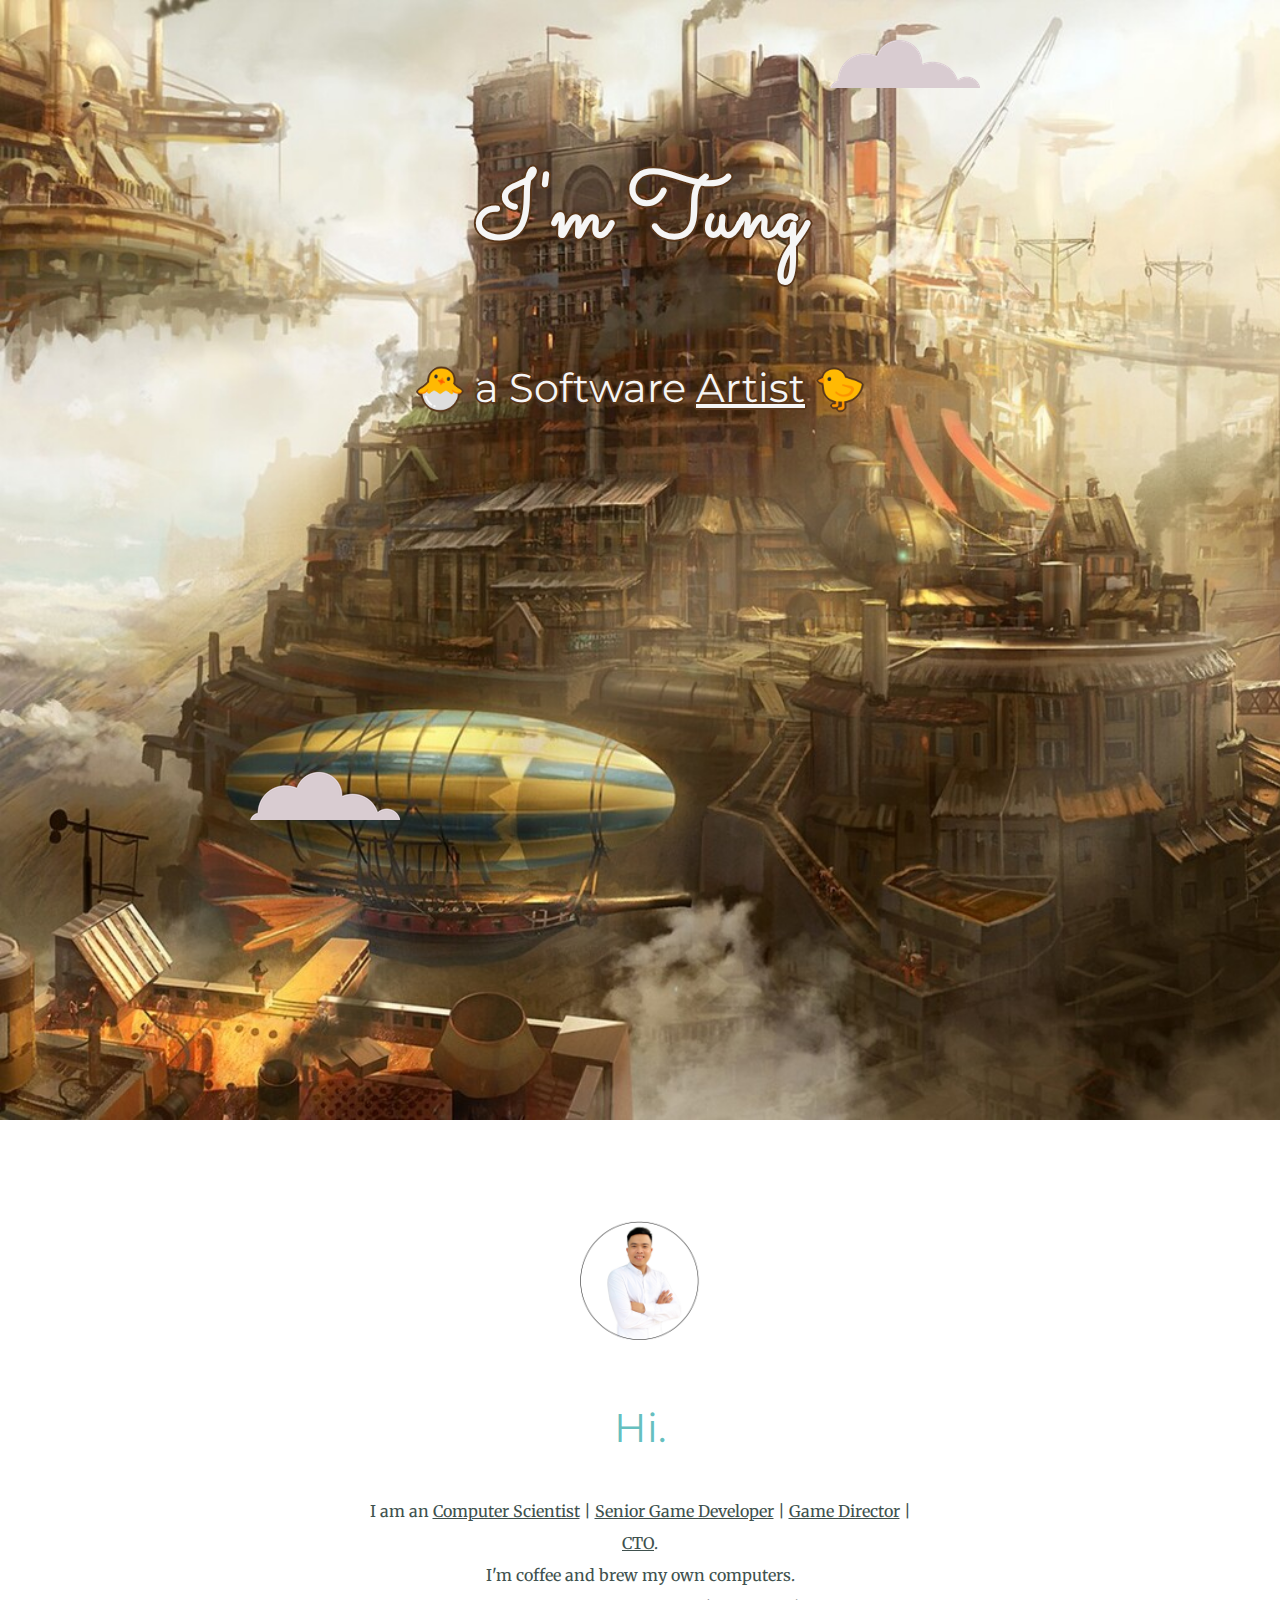
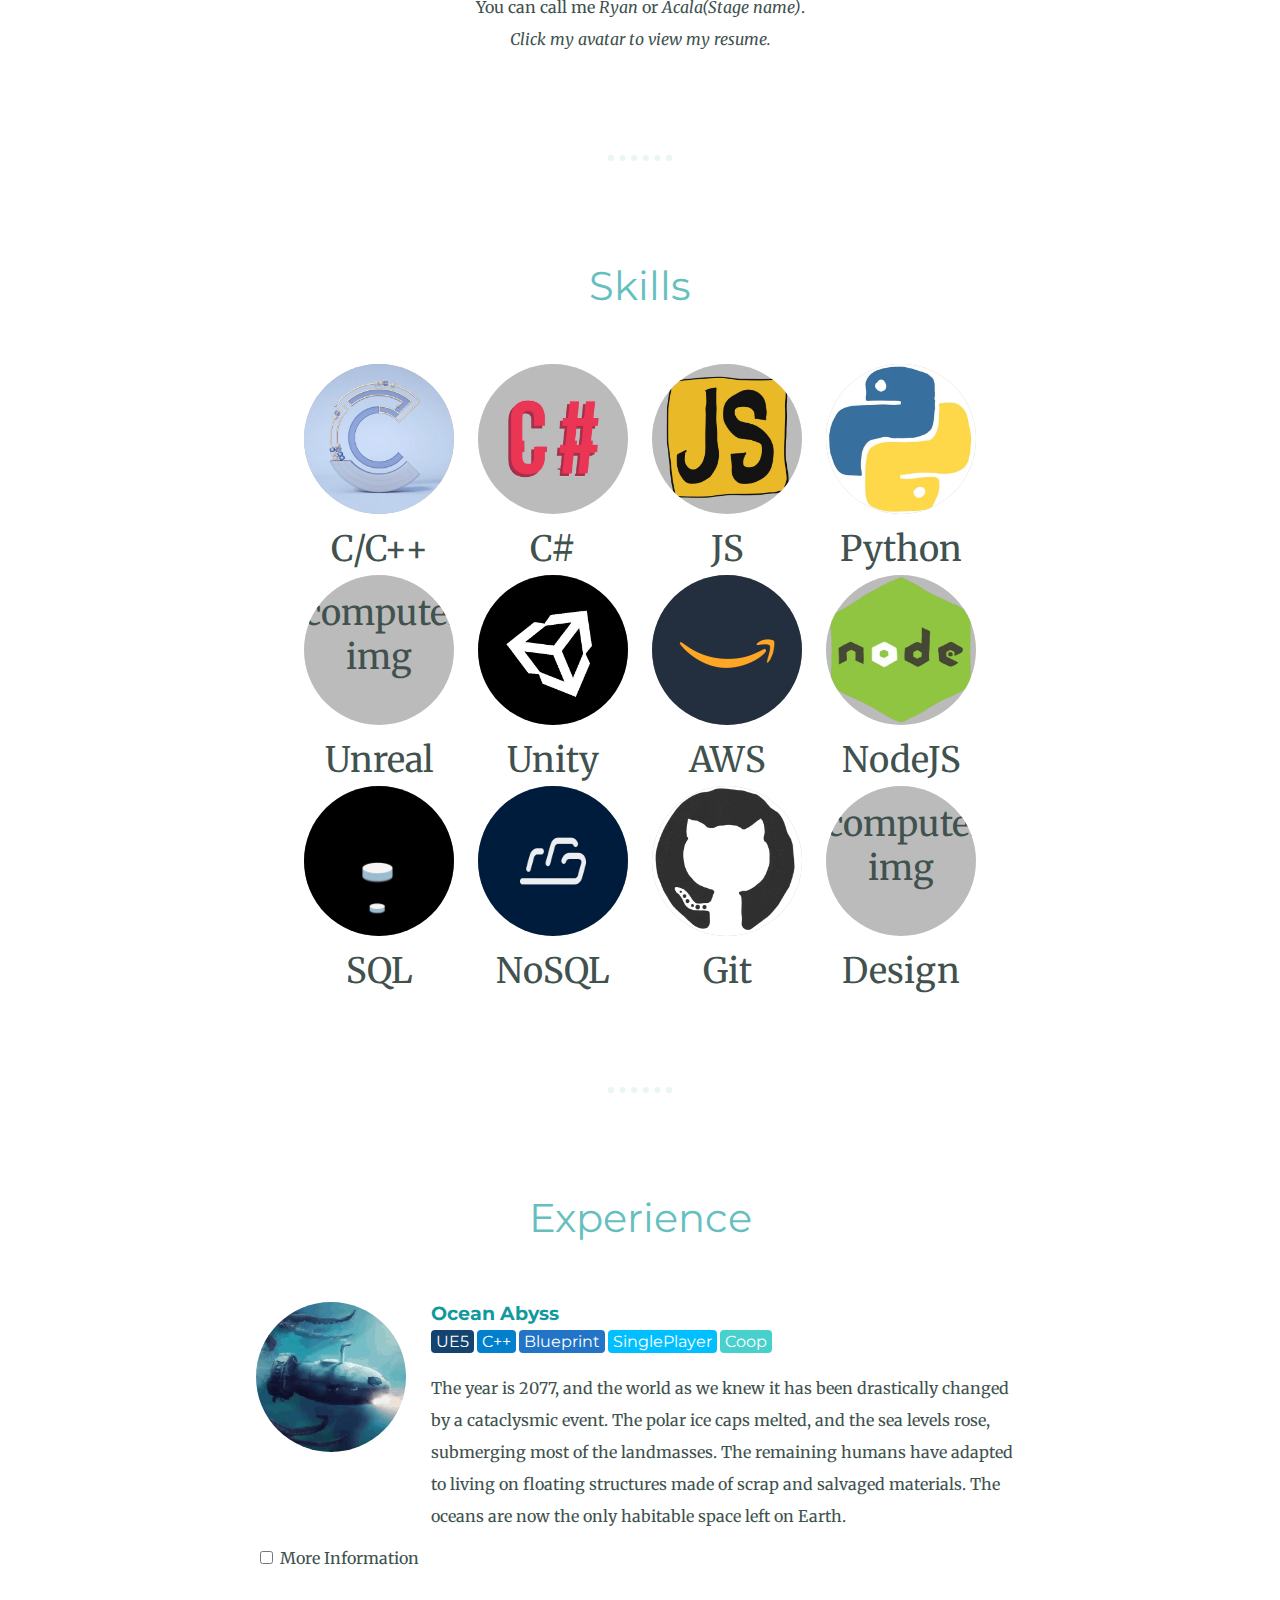
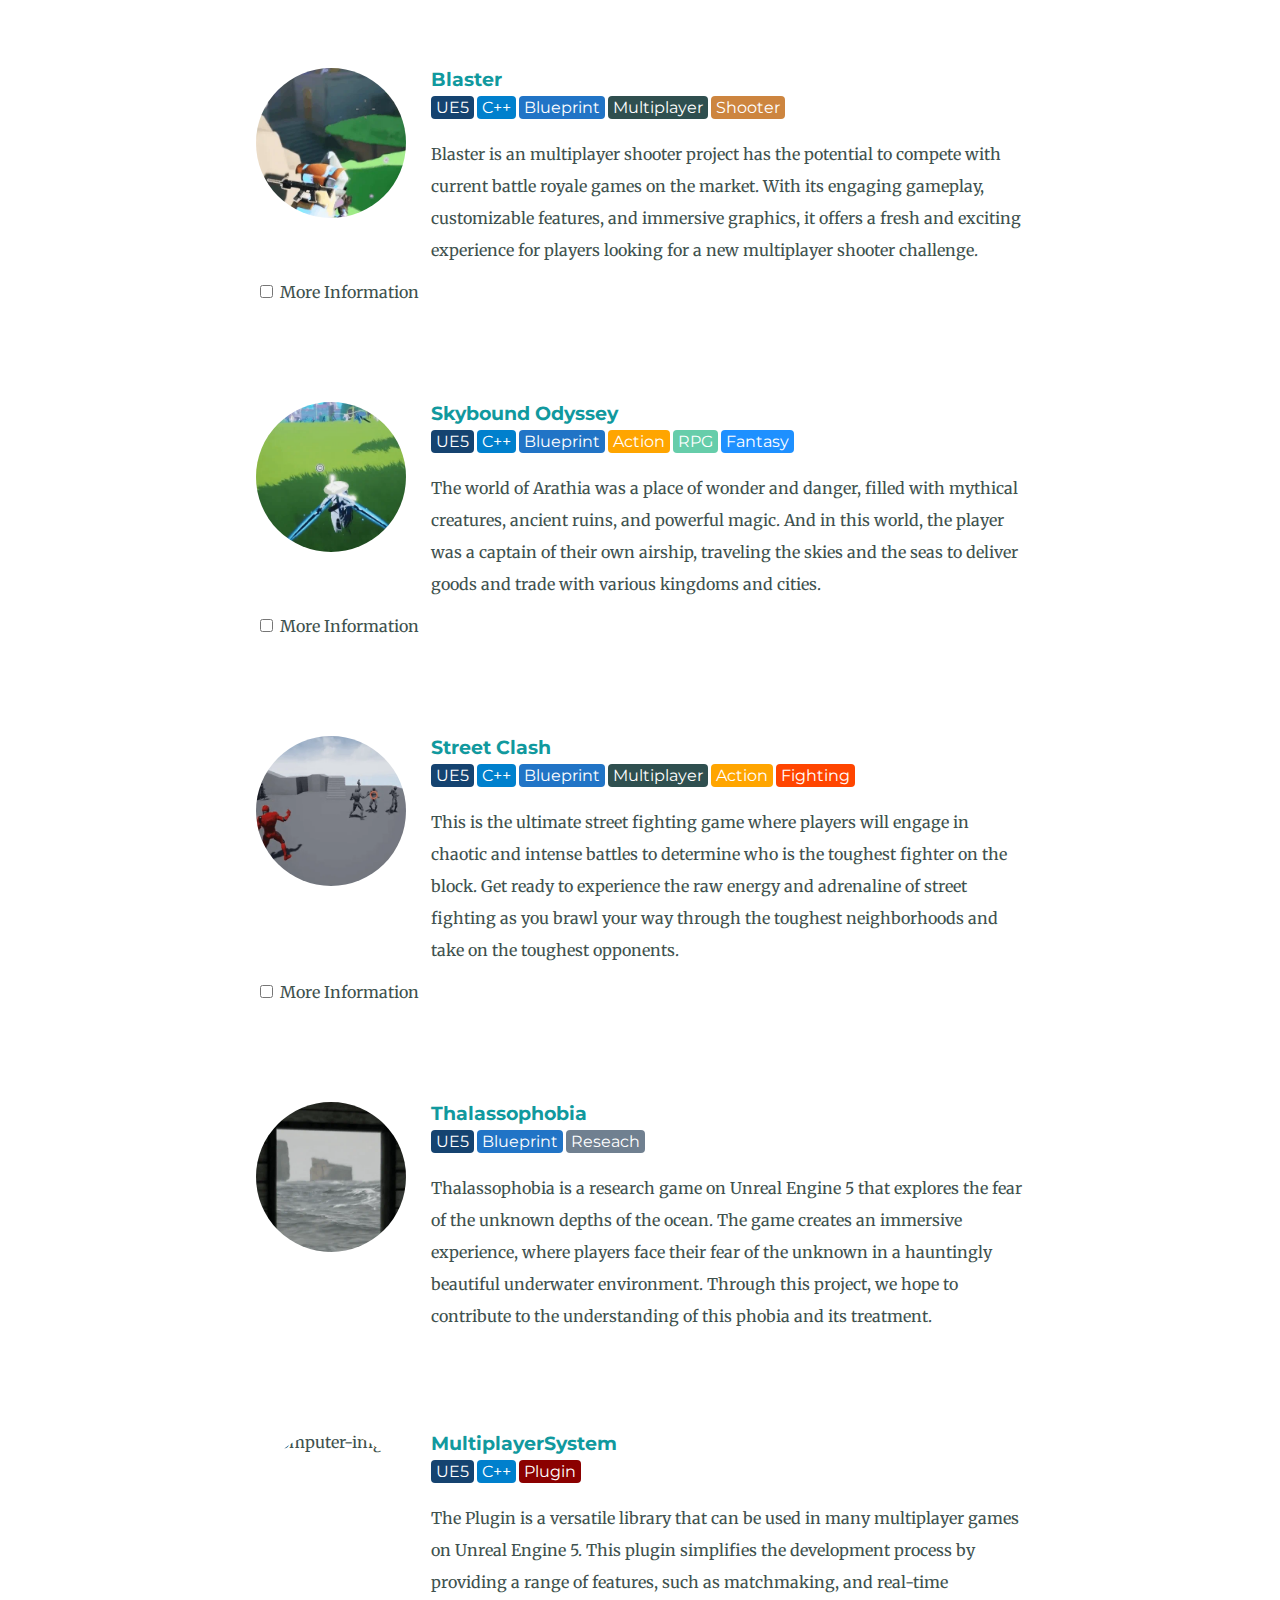
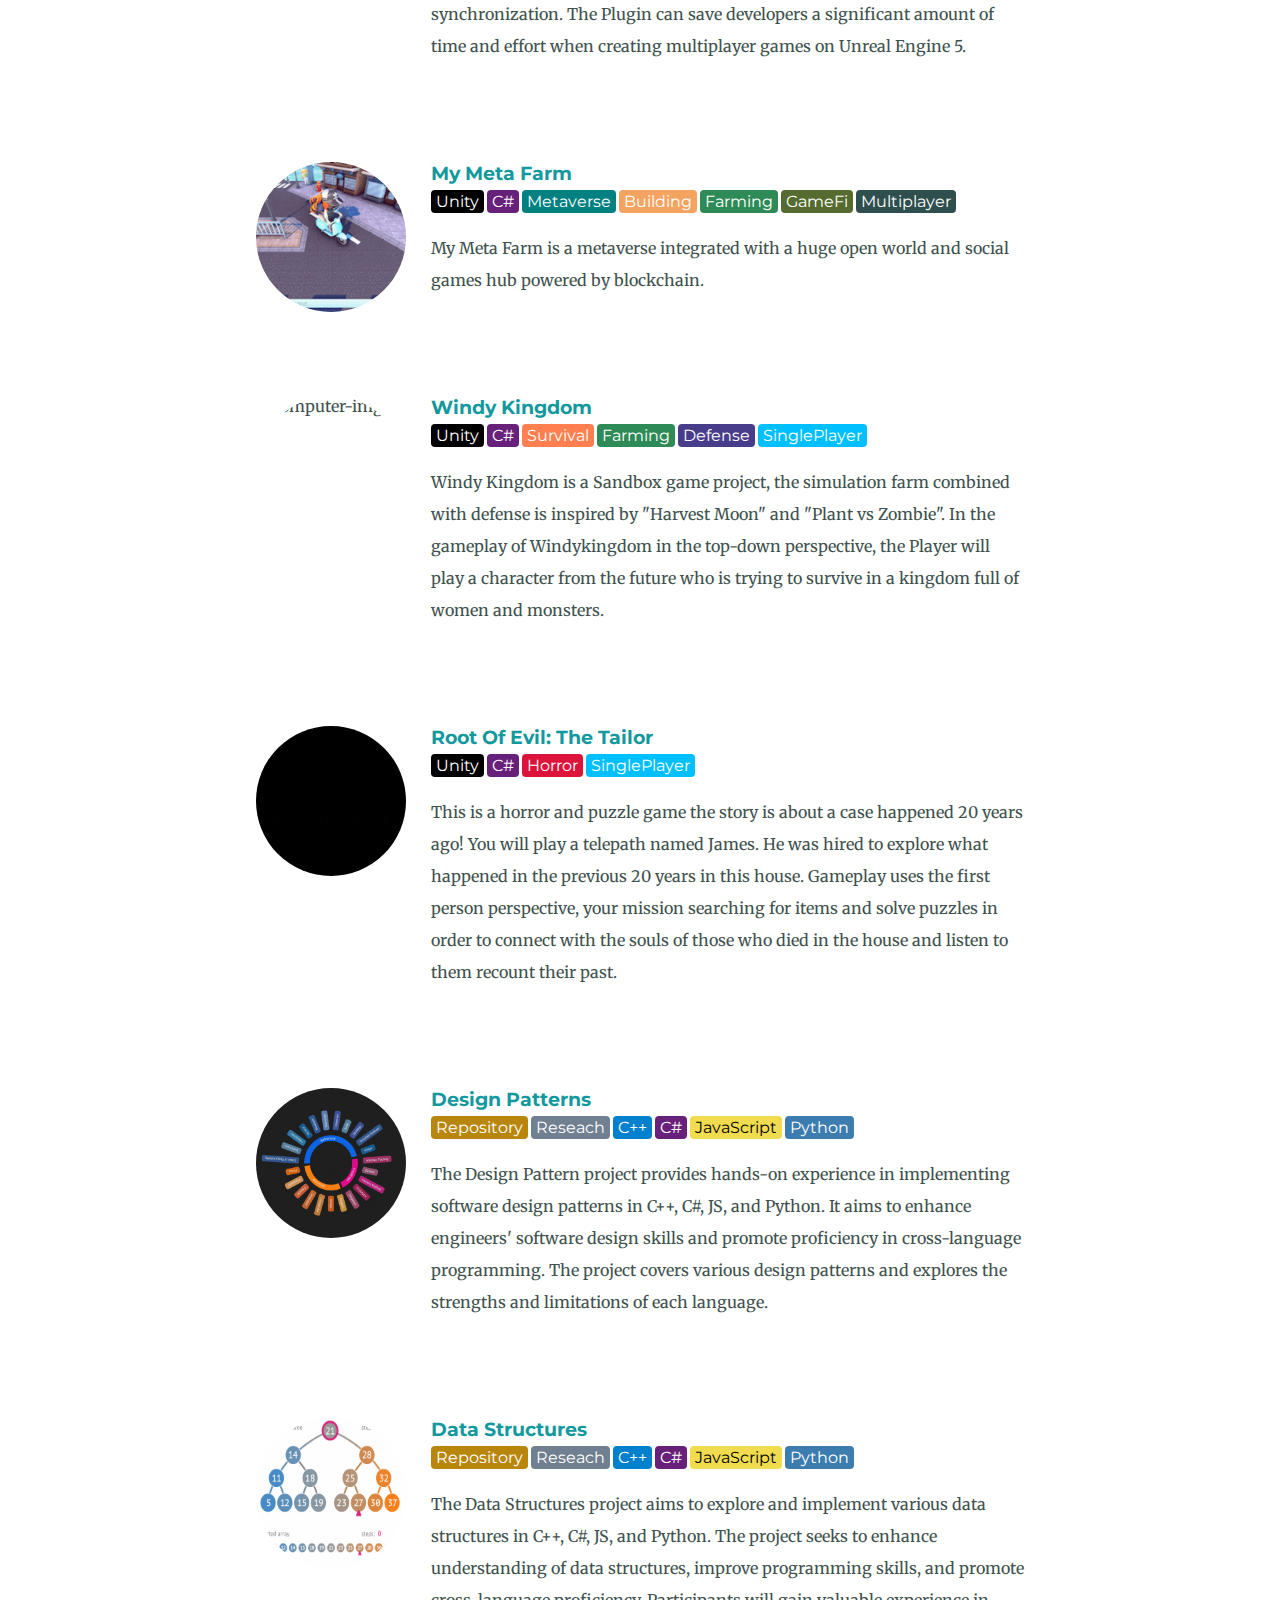
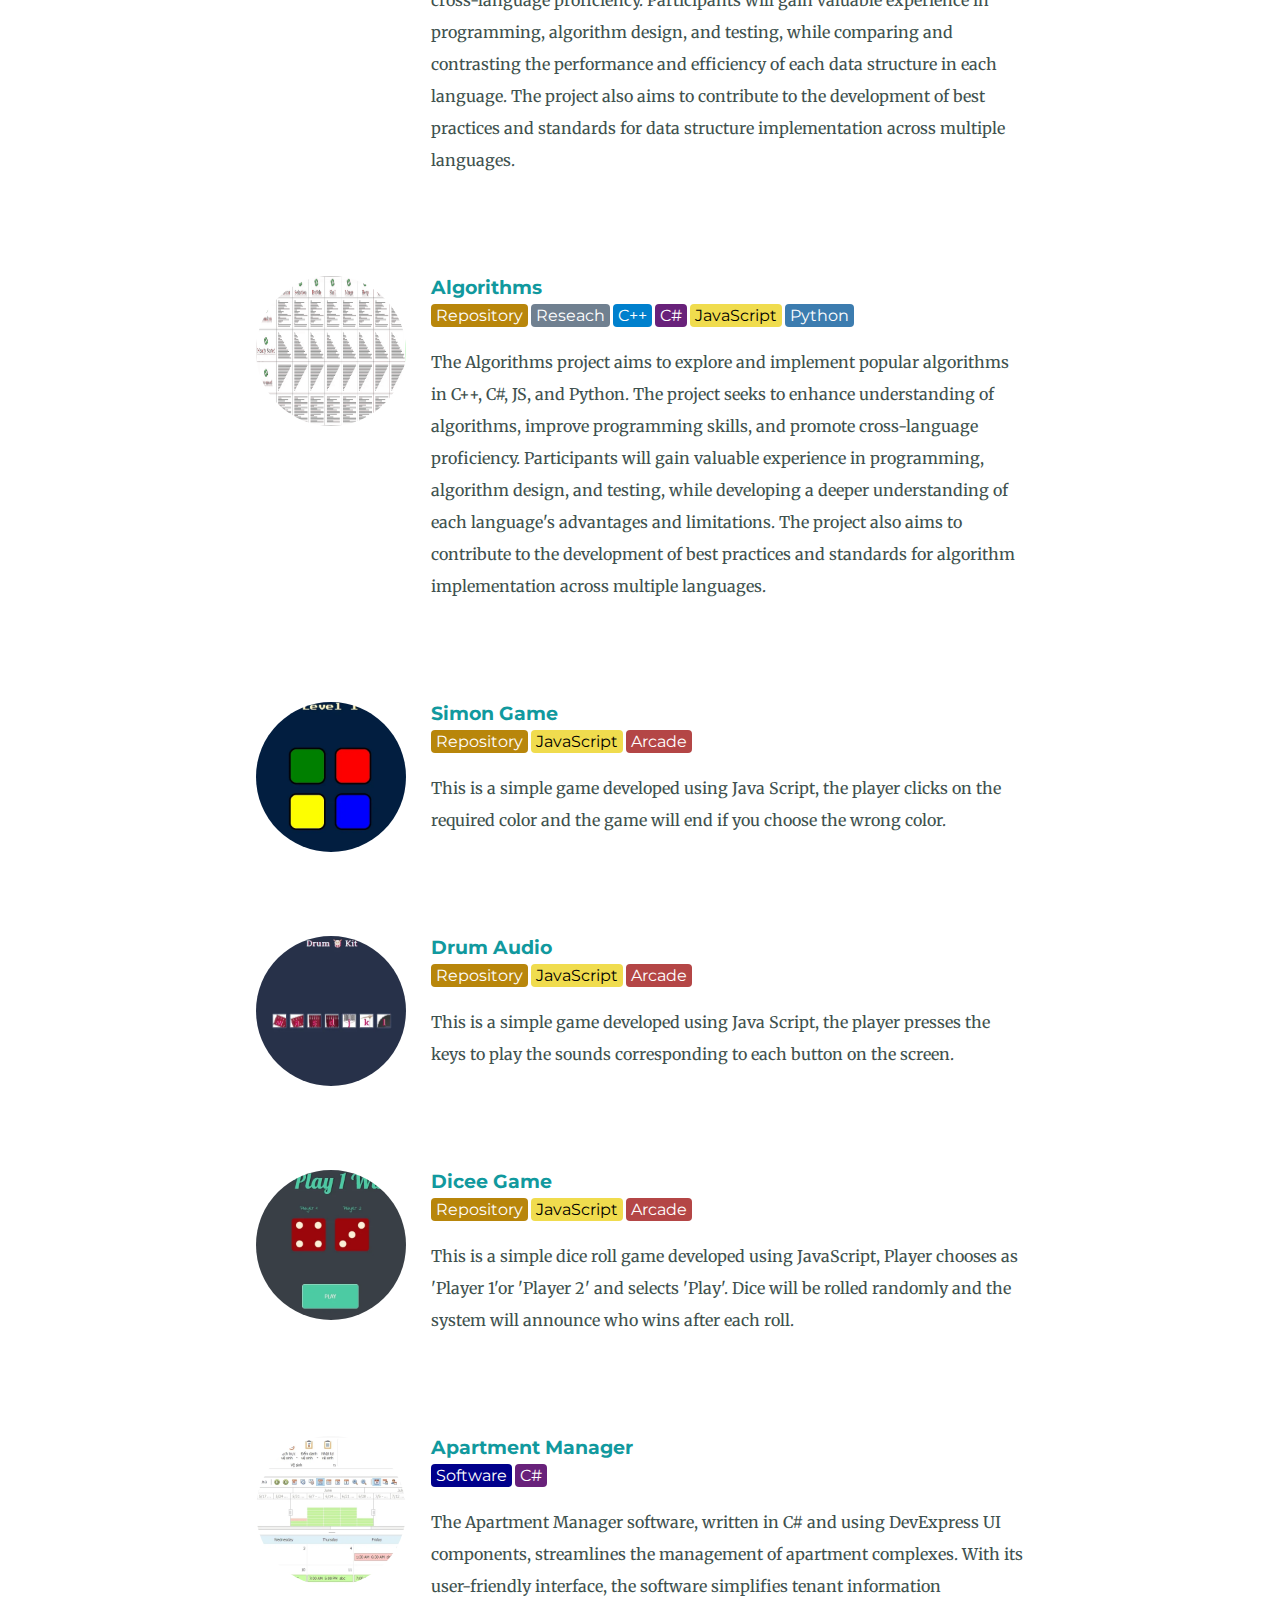
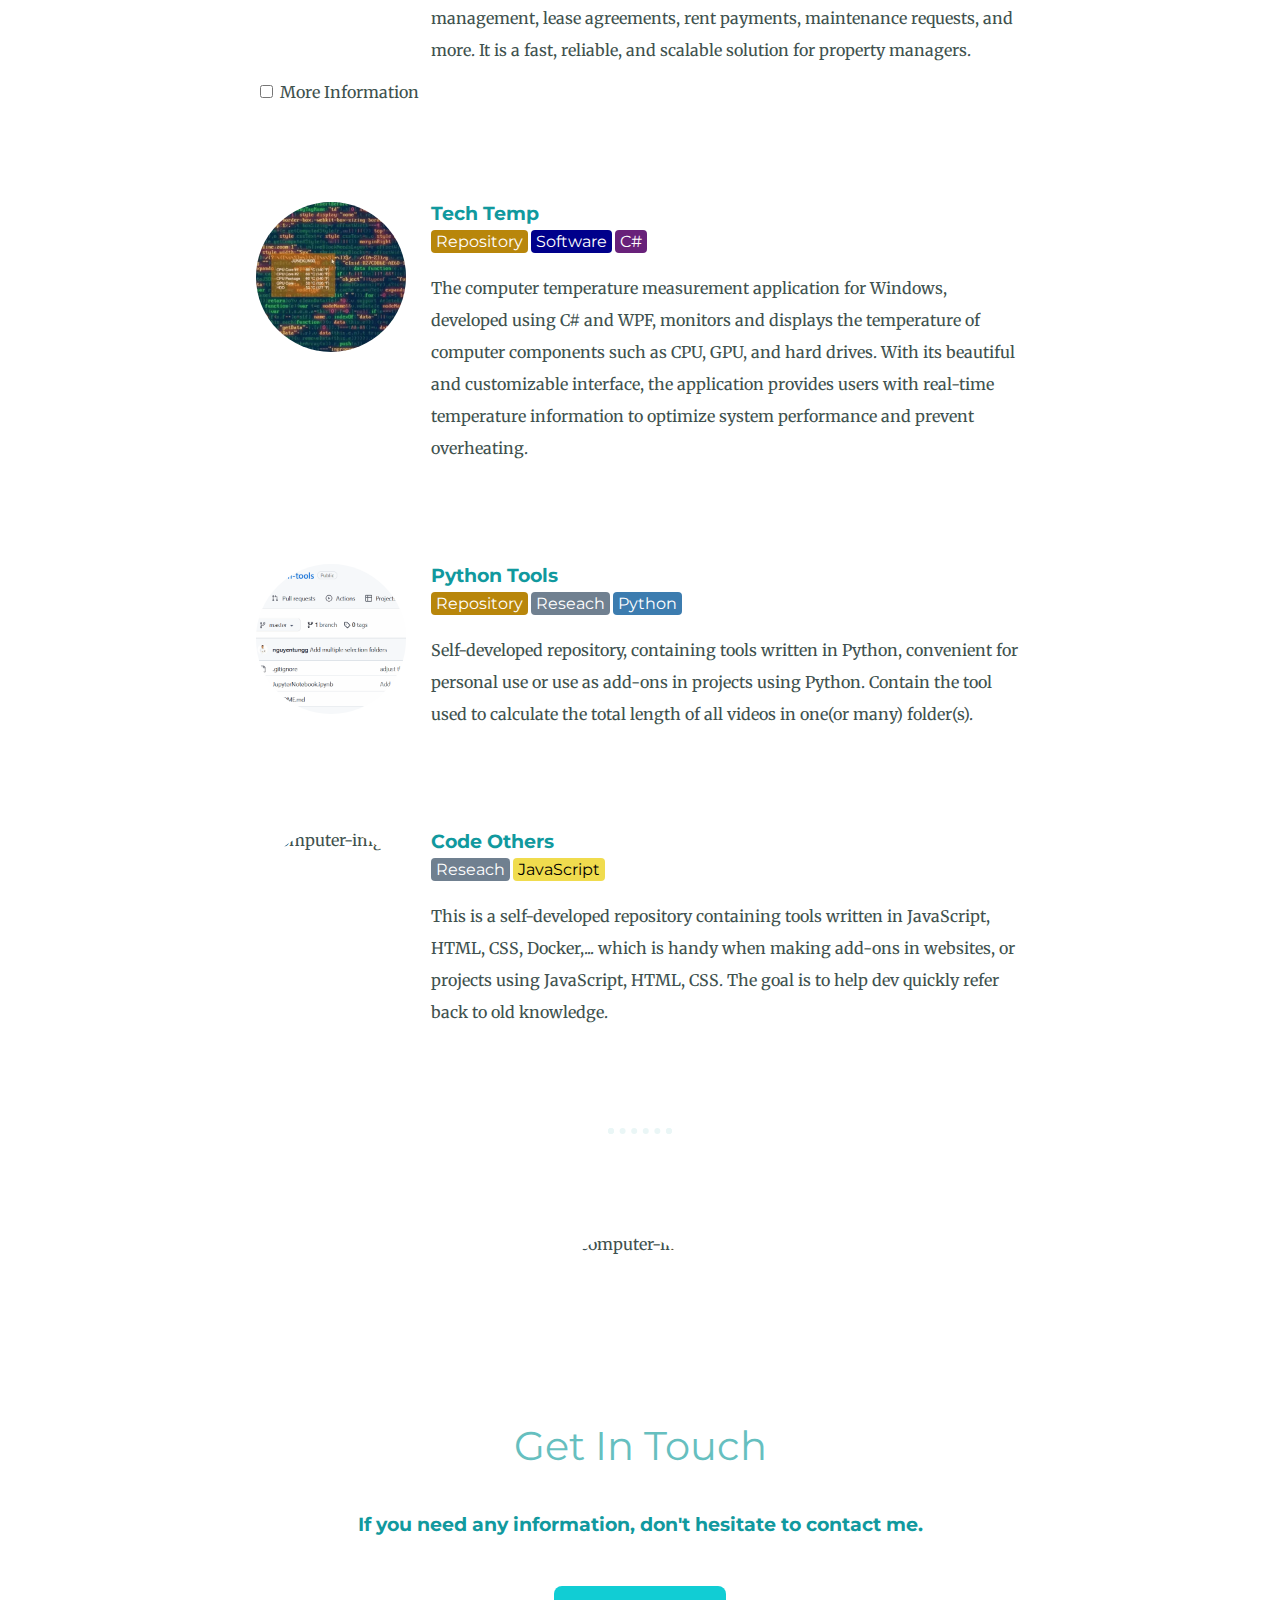
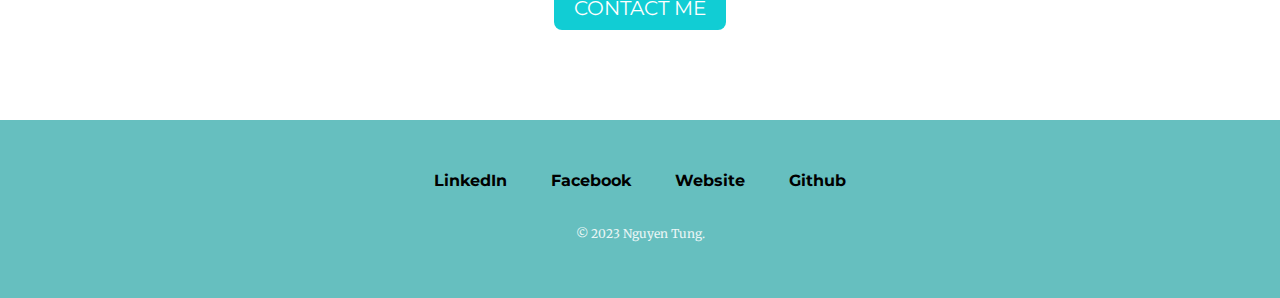
==== commit 7166dbac: "Change ue logo" ====
--- a/index.html
+++ b/index.html
@@ -66,7 +66,7 @@
       </div>
       <div style="text-align:center">
         <span class="dot">
-          <img class="design-img image-cropper" src="./images/gif/skills/ue.webp"
+          <img class="design-img image-cropper" src="./images/gif/skills/ue.gif"
             alt="computer-img">
           <p>Unreal</p>
         </span>
